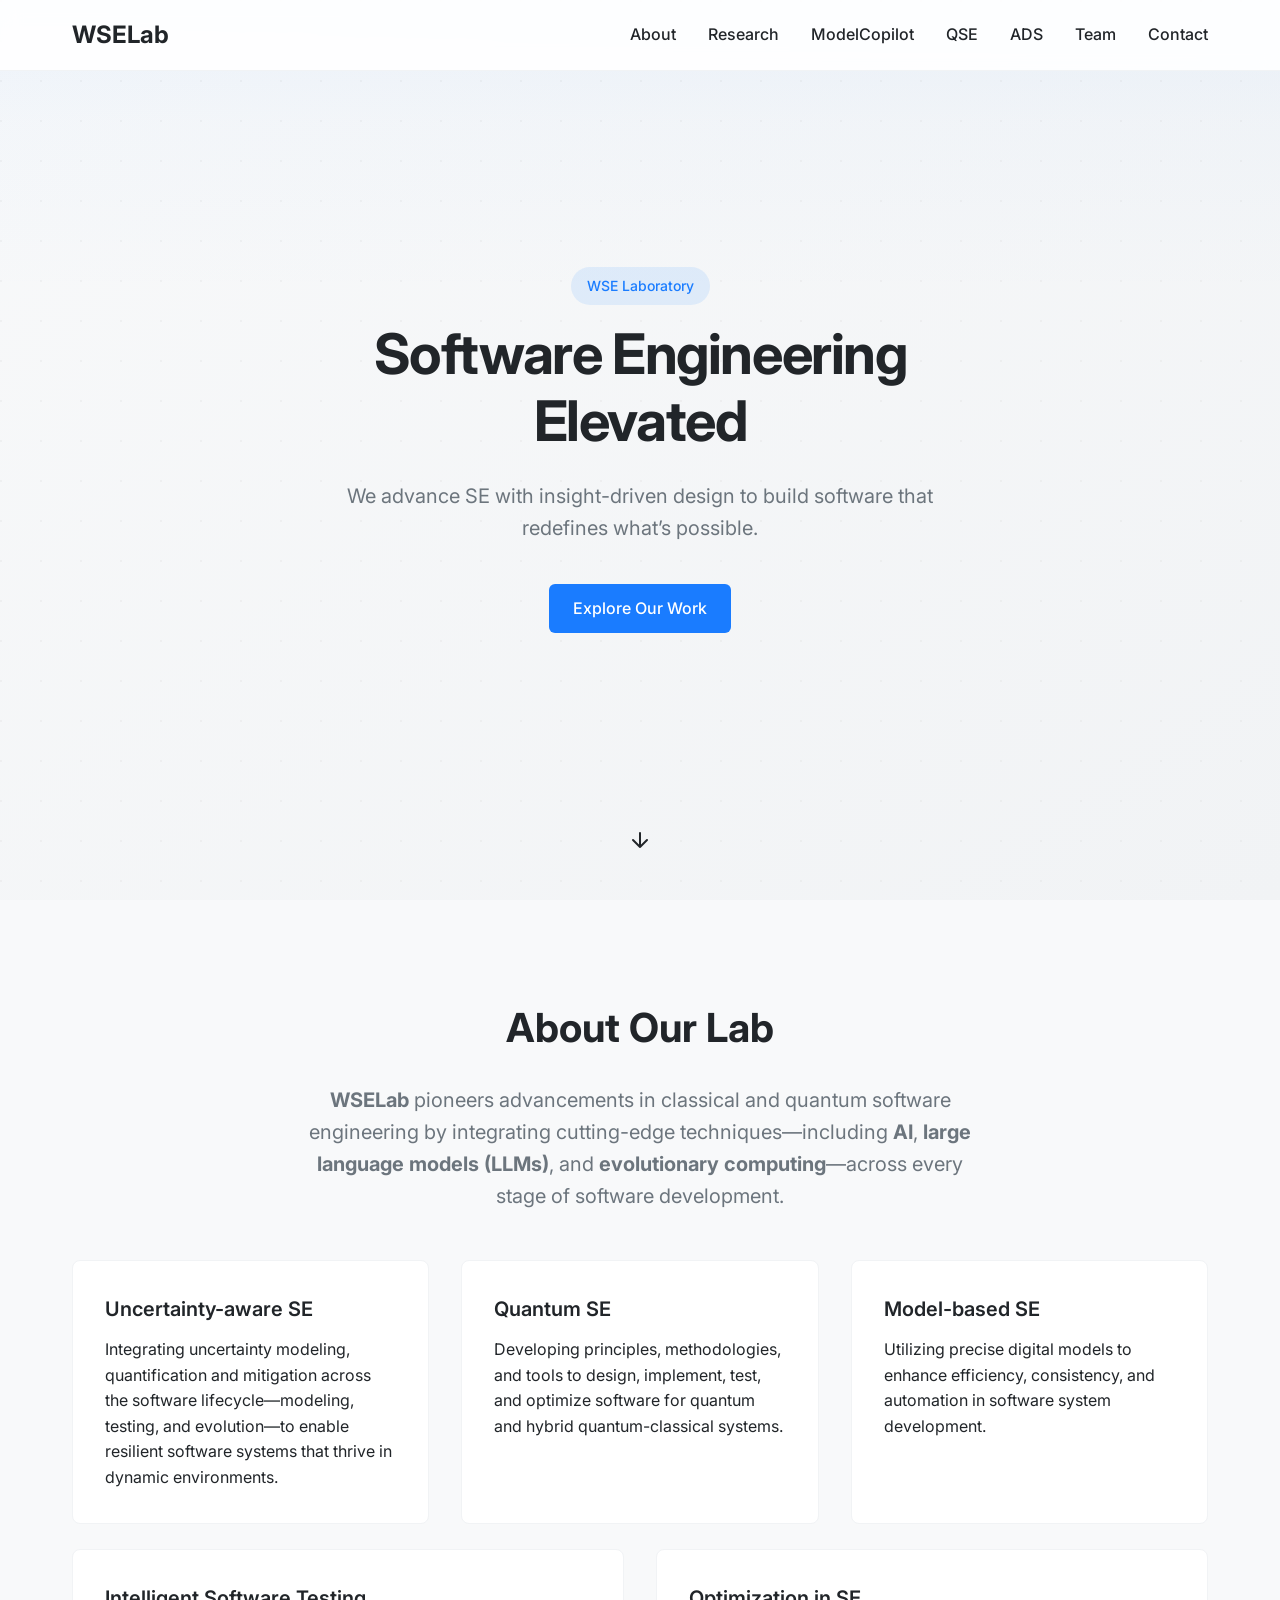
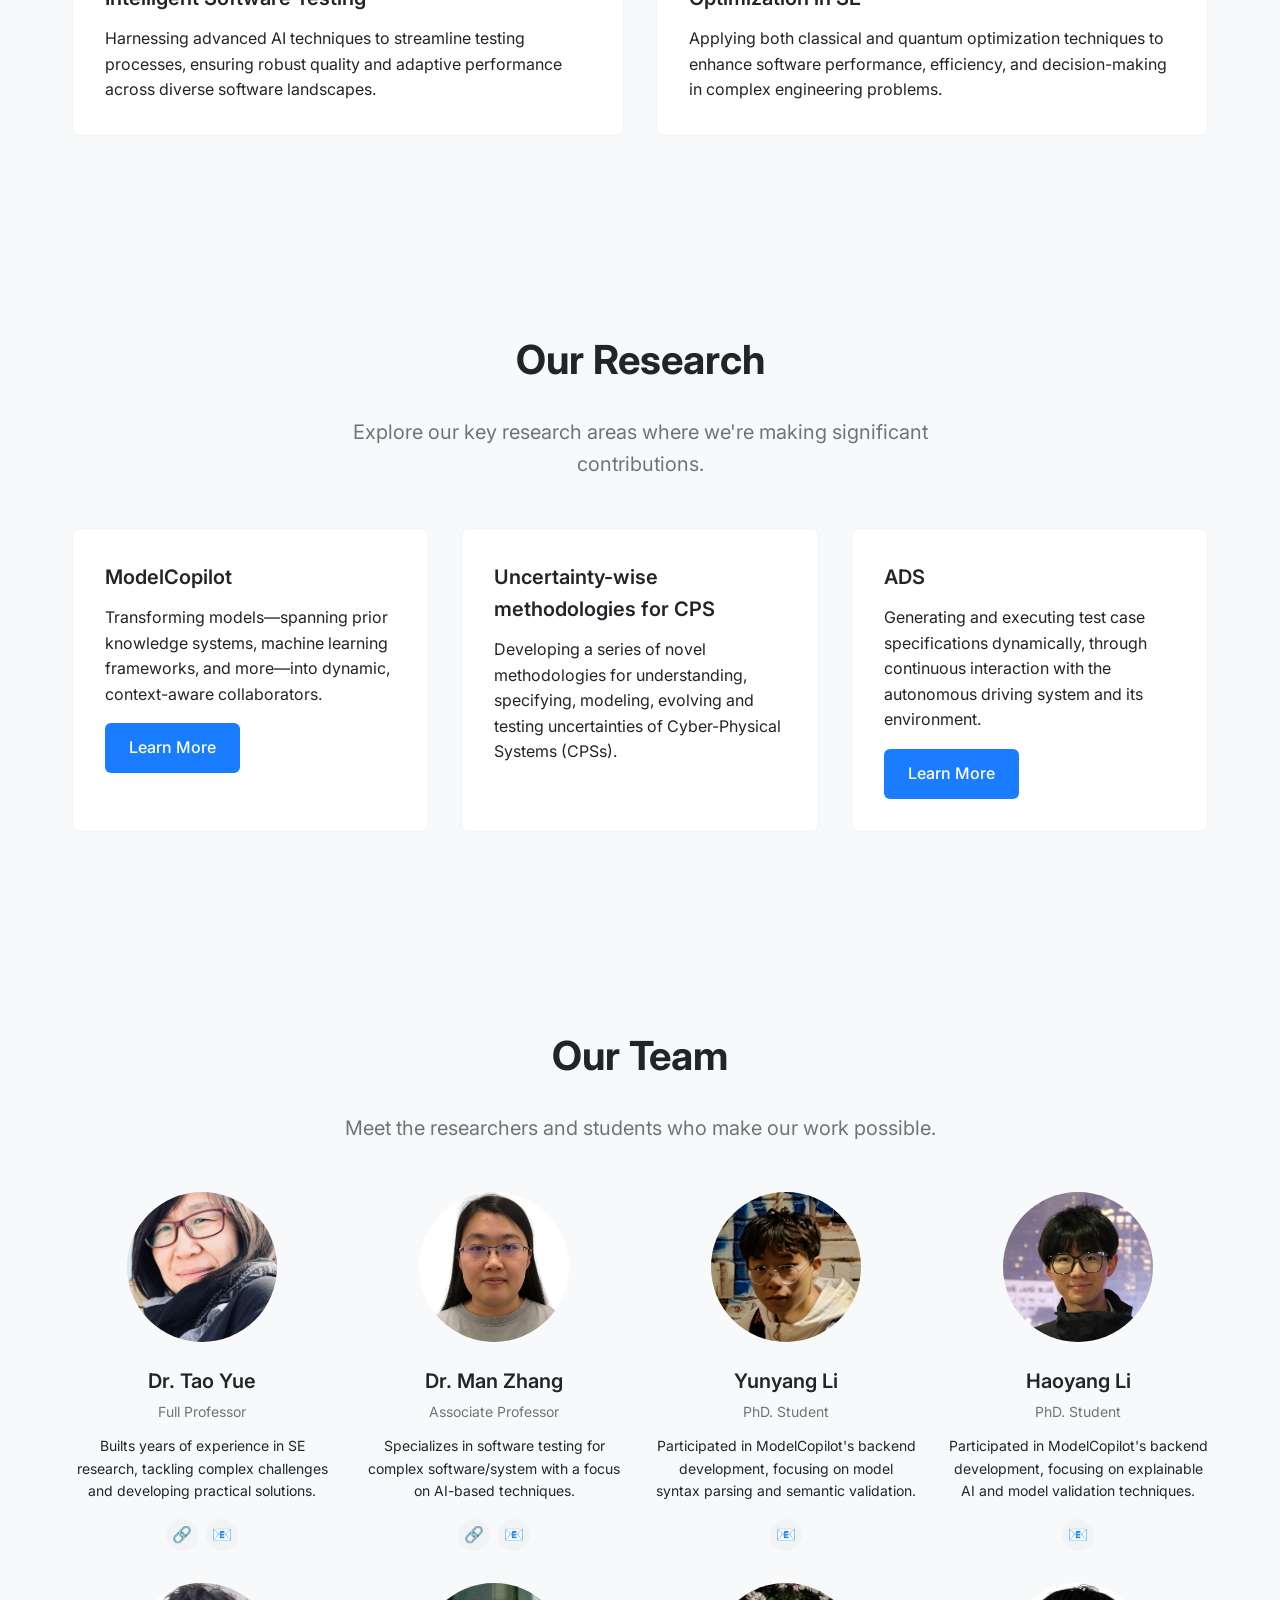
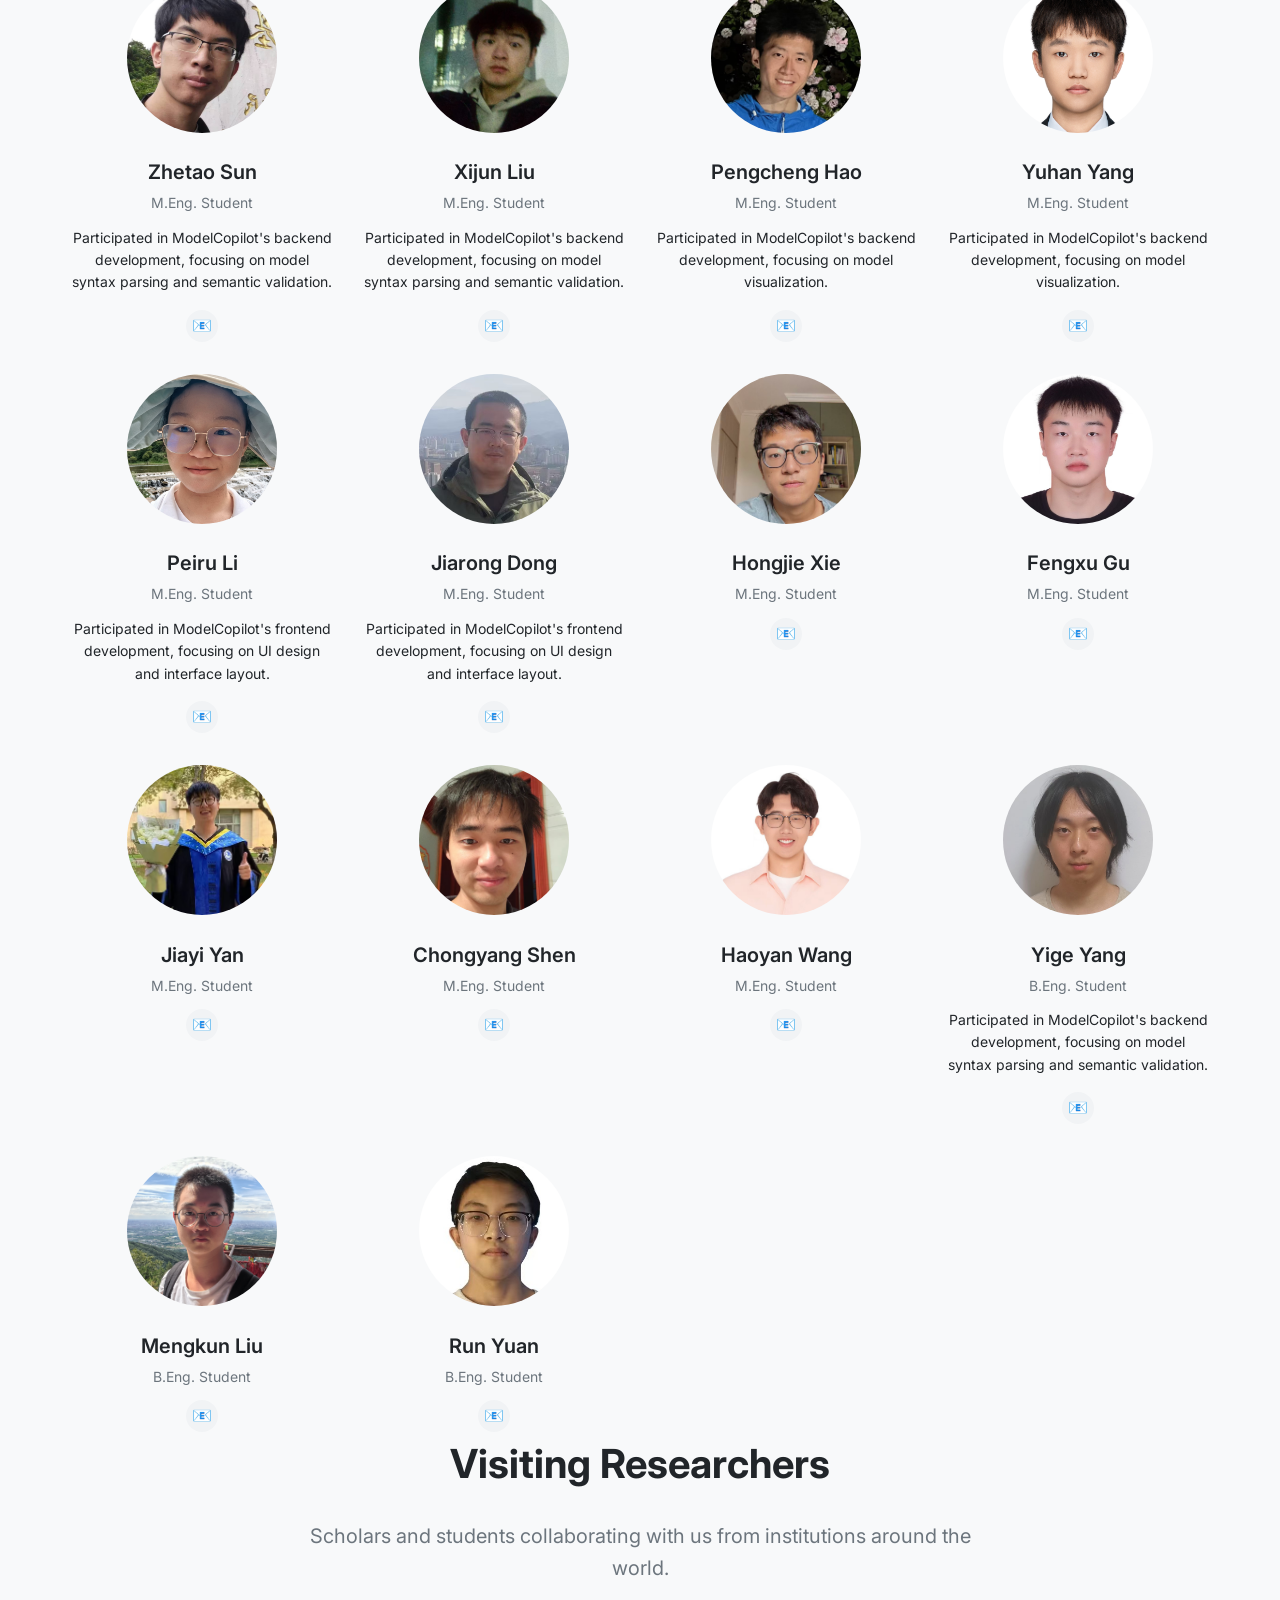
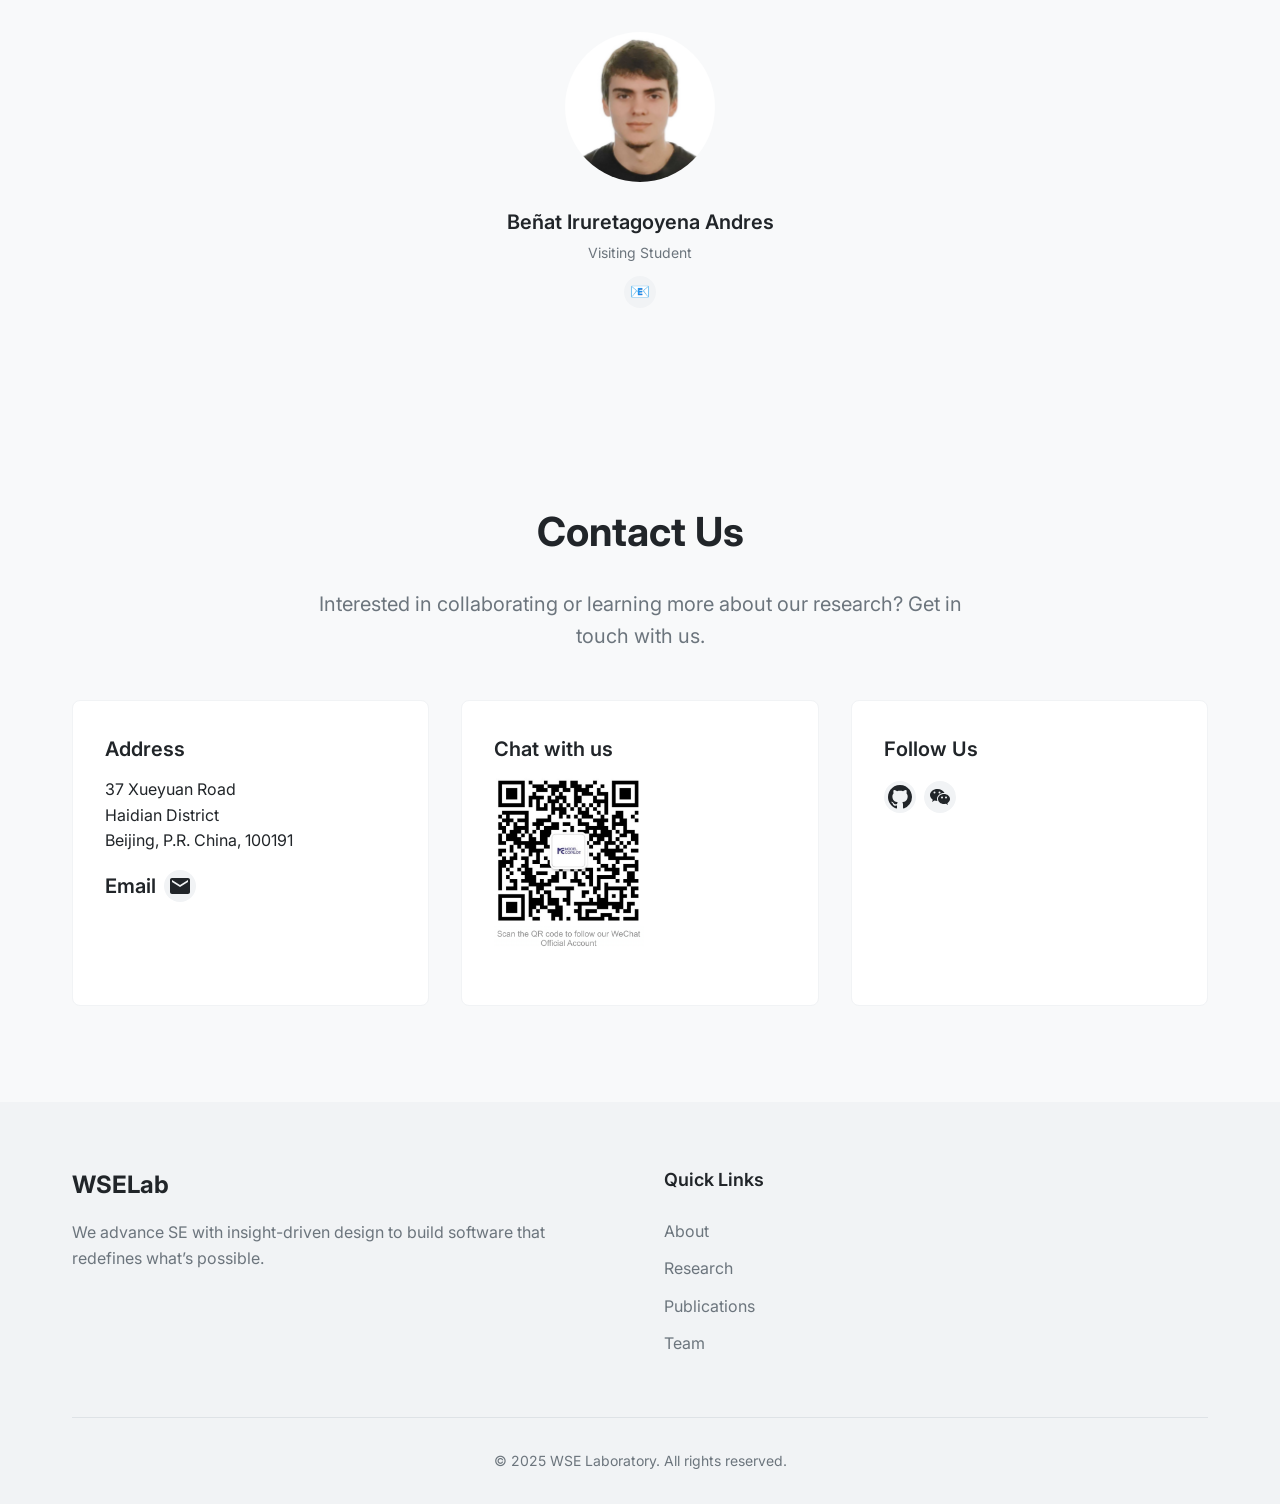
==== index.html @ b674bdd7 "Move Crash2OpenX demo into ADS page" ====
<!DOCTYPE html>
<html lang="en">

<head>
  <meta charset="UTF-8" />
  <meta name="viewport" content="width=device-width, initial-scale=1.0" />
  <title>WSE Laboratory</title>
  <meta name="description" content="WSE Laboratory - Software Engineering, Elevated" />
  <meta name="author" content="Man Zhang, and Lovable" />

  <meta property="og:title" content="WSE Laboratory" />
  <meta property="og:description" content="Software Engineering, Elevated" />
  <meta property="og:type" content="website" />
  <!--    <meta property="og:image" content="https://lovable.dev/opengraph-image-p98pqg.png" />-->

  <!--    <meta name="twitter:card" content="summary_large_image" />-->
  <!--    <meta name="twitter:site" content="@lovable_dev" />-->
  <!--    <meta name="twitter:image" content="https://lovable.dev/opengraph-image-p98pqg.png" />-->

  <!-- Font import -->
  <link rel="stylesheet" href="https://fonts.googleapis.com/css2?family=Inter:wght@300;400;500;600;700&display=swap">

  <!-- Custom CSS -->
  <style>
    :root {
      --accent-color: #1a7cff;
      --accent-light: #3d8cfa;
      --neutral-50: #f8f9fa;
      --neutral-100: #f1f3f5;
      --neutral-300: #dee2e6;
      --neutral-800: #343a40;
      --text-color: #212529;
      --text-muted: #6c757d;
    }

    * {
      box-sizing: border-box;
      margin: 0;
      padding: 0;
    }

    html {
      scroll-behavior: smooth;
    }

    body {
      font-family: 'Inter', sans-serif;
      line-height: 1.6;
      color: var(--text-color);
      background-color: var(--neutral-50);
    }

    a {
      color: var(--accent-color);
      text-decoration: none;
    }

    a:hover {
      text-decoration: underline;
    }

    .container {
      width: 100%;
      max-width: 1200px;
      padding: 0 2rem;
      margin: 0 auto;
    }

    .btn {
      display: inline-block;
      padding: 0.75rem 1.5rem;
      font-weight: 500;
      border-radius: 0.375rem;
      cursor: pointer;
      transition: all 0.3s ease;
    }

    .btn-primary {
      background-color: var(--accent-color);
      color: white;
      border: none;
    }

    .btn-primary:hover {
      background-color: var(--accent-light);
      text-decoration: none;
    }

    .btn-secondary {
      background-color: transparent;
      color: var(--text-color);
      border: 1px solid var(--neutral-300);
    }

    .btn-secondary:hover {
      background-color: var(--neutral-100);
      text-decoration: none;
    }

    /* Navbar */
    .navbar {
      position: fixed;
      top: 0;
      left: 0;
      right: 0;
      z-index: 1000;
      padding: 1rem 0;
      background-color: rgba(255, 255, 255, 0.9);
      backdrop-filter: blur(10px);
      -webkit-backdrop-filter: blur(10px);
      border-bottom: 1px solid var(--neutral-100);
      transition: all 0.3s ease;
    }

    .navbar.scrolled {
      padding: 0.5rem 0;
      box-shadow: 0 2px 10px rgba(0, 0, 0, 0.05);
    }

    .navbar-container {
      display: flex;
      justify-content: space-between;
      align-items: center;
    }

    .navbar-logo {
      font-weight: 700;
      font-size: 1.5rem;
      color: var(--text-color);
    }

    .navbar-links {
      display: flex;
      gap: 2rem;
    }

    .navbar-link {
      color: var(--text-color);
      font-weight: 500;
    }

    .mobile-menu-btn {
      display: none;
      background: none;
      border: none;
      font-size: 1.5rem;
      cursor: pointer;
    }

    /* Hero Section */
    .hero {
      min-height: 100vh;
      display: flex;
      align-items: center;
      justify-content: center;
      position: relative;
      overflow: hidden;
      padding: 6rem 0;
    }

    .hero-bg {
      position: absolute;
      inset: 0;
      z-index: -3;
      /* changed: put base gradient at bottom */
      background: linear-gradient(to bottom right, var(--neutral-50), var(--neutral-100));
    }

    .hero-pattern {
      position: absolute;
      inset: 0;
      z-index: -2;
      /* changed: pattern above base, below accent */
      background-image: radial-gradient(circle at 1px 1px, rgba(0, 0, 0, 0.05) 1px, transparent 0);
      background-size: 40px 40px;
      opacity: 0.6;
      /* optional: soften pattern */
    }

    .hero-accent {
      position: absolute;
      top: 0;
      left: 0;
      right: 0;
      height: 300px;
      /* reduced height */
      background: linear-gradient(180deg, rgba(26, 124, 255, 0.06), rgba(26, 124, 255, 0.02) 40%, transparent 100%);
      /* smooth fade */
      z-index: -1;
      /* changed: sits on top of pattern */
      pointer-events: none;
    }

    .hero-content {
      text-align: center;
      margin: 0 auto;
      max-width: 800px;
    }

    .hero-badge {
      display: inline-block;
      margin-bottom: 1rem;
      padding: 0.5rem 1rem;
      border-radius: 9999px;
      background-color: rgba(26, 124, 255, 0.1);
      color: var(--accent-color);
      font-size: 0.875rem;
      font-weight: 500;
    }

    .hero-title {
      font-size: 3.5rem;
      font-weight: 700;
      line-height: 1.2;
      margin-bottom: 1.5rem;
      letter-spacing: -0.025em;
    }

    .hero-description {
      font-size: 1.25rem;
      color: var(--text-muted);
      margin-bottom: 2.5rem;
      max-width: 42rem;
      margin-left: auto;
      margin-right: auto;
    }

    .hero-buttons {
      display: flex;
      gap: 1rem;
      justify-content: center;
      flex-wrap: wrap;
    }

    .scroll-indicator {
      position: absolute;
      bottom: 2.5rem;
      left: 50%;
      transform: translateX(-50%);
      animation: bounce 2s infinite;
    }

    @keyframes bounce {

      0%,
      20%,
      50%,
      80%,
      100% {
        transform: translateY(0) translateX(-50%);
      }

      40% {
        transform: translateY(-20px) translateX(-50%);
      }

      60% {
        transform: translateY(-10px) translateX(-50%);
      }
    }

    /* Intro Section */
    .section {
      padding: 6rem 0;
    }

    .section-title {
      font-size: 2.5rem;
      font-weight: 700;
      margin-bottom: 1.5rem;
      text-align: center;
    }

    .section-subtitle {
      font-size: 1.25rem;
      color: var(--text-muted);
      text-align: center;
      max-width: 42rem;
      margin: 0 auto 3rem;
    }

    .features {
      display: grid;
      grid-template-columns: repeat(auto-fit, minmax(300px, 1fr));
      gap: 2rem;
    }

    .feature-card {
      padding: 2rem;
      border-radius: 0.5rem;
      border: 1px solid var(--neutral-100);
      background-color: white;
      transition: all 0.3s ease;
    }

    .feature-card:hover {
      transform: translateY(-5px);
      box-shadow: 0 10px 25px rgba(0, 0, 0, 0.05);
    }

    .feature-icon {
      width: 3rem;
      height: 3rem;
      display: flex;
      align-items: center;
      justify-content: center;
      border-radius: 0.5rem;
      background-color: rgba(26, 124, 255, 0.1);
      color: var(--accent-color);
      margin-bottom: 1.5rem;
    }

    .feature-title {
      font-size: 1.25rem;
      font-weight: 600;
      margin-bottom: 0.75rem;
    }

    /* Publications Section */
    .publications-list {
      display: grid;
      grid-template-columns: repeat(auto-fill, minmax(300px, 1fr));
      gap: 2rem;
    }

    .publication-card {
      padding: 1.5rem;
      border-radius: 0.5rem;
      border: 1px solid var(--neutral-100);
      background-color: white;
      height: 100%;
      display: flex;
      flex-direction: column;
    }

    .publication-title {
      font-size: 1.125rem;
      font-weight: 600;
      margin-bottom: 0.75rem;
    }

    .publication-authors {
      font-size: 0.875rem;
      color: var(--text-muted);
      margin-bottom: 0.5rem;
    }

    .publication-journal {
      font-size: 0.875rem;
      font-style: italic;
      margin-bottom: 0.75rem;
    }

    .publication-abstract {
      font-size: 0.875rem;
      margin-bottom: 1rem;
      flex-grow: 1;
    }

    .publication-link {
      display: inline-flex;
      align-items: center;
      font-size: 0.875rem;
      font-weight: 500;
    }

    /* Team Section */
    .team-members {
      display: grid;
      grid-template-columns: repeat(auto-fill, minmax(250px, 1fr));
      gap: 2rem;
    }

    .team-member {
      text-align: center;
    }

    .team-photo {
      width: 150px;
      height: 150px;
      border-radius: 50%;
      object-fit: cover;
      margin-bottom: 1rem;
    }

    .team-name {
      font-size: 1.25rem;
      font-weight: 600;
      margin-bottom: 0.25rem;
    }

    .team-role {
      font-size: 0.875rem;
      color: var(--text-muted);
      margin-bottom: 0.75rem;
    }

    .team-bio {
      font-size: 0.875rem;
      margin-bottom: 1rem;
    }

    .team-socials {
      display: flex;
      justify-content: center;
      gap: 0.5rem;
    }

    .social-link {
      width: 2rem;
      height: 2rem;
      display: flex;
      align-items: center;
      justify-content: center;
      border-radius: 50%;
      background-color: var(--neutral-100);
      color: var(--text-color);
      transition: all 0.3s ease;
    }

    .social-link:hover {
      background-color: var(--accent-color);
      color: white;
    }

    .chat-wechat-qr {
      width: 150px;
      height: 172.1px;
      object-fit: cover;
      /*border-radius:20%;*/
      margin-bottom: 1rem;
    }

    /* 容器样式 */
    .wechat-container {
      position: relative;
      display: inline-block;
    }

    /* 微信图标样式 */
    .wechat-icon {
      width: 2rem;
      height: 2rem;
      display: flex;
      align-items: center;
      justify-content: center;
      border-radius: 50%;
      background-color: var(--neutral-100);
      color: var(--text-color);
      transition: all 0.3s ease;
    }

    /* 二维码图片样式 */
    .wechat-qr-photo {
      width: 150px;
      height: 172.1px;
      object-fit: cover;
      position: absolute;
      top: 50px;
      /* 二维码距离图标的位置 */
      left: 50%;
      transform: translateX(-30%);
      /* 左边距离 */
      display: none;
      /* 默认隐藏 */
      border: 1px solid #ccc;
      /* 可选：添加边框 */
      box-shadow: 0 0 10px rgba(0, 0, 0, 0.1);
      /* 可选：添加阴影 */
    }

    /* 鼠标悬停时显示二维码 */
    .wechat-container:hover .wechat-qr-photo {
      display: block;
    }

    /* Footer */
    .footer {
      background-color: var(--neutral-100);
      padding: 4rem 0 2rem;
    }

    .footer-content {
      display: grid;
      grid-template-columns: repeat(auto-fit, minmax(250px, 1fr));
      gap: 3rem;
      margin-bottom: 3rem;
    }

    .footer-brand {
      display: flex;
      flex-direction: column;
    }

    .footer-logo {
      font-size: 1.5rem;
      font-weight: 700;
      margin-bottom: 1rem;
    }

    .footer-description {
      margin-bottom: 1.5rem;
      color: var(--text-muted);
    }

    .footer-heading {
      font-size: 1.125rem;
      font-weight: 600;
      margin-bottom: 1.5rem;
    }

    .footer-links {
      list-style-type: none;
    }

    .footer-item {
      margin-bottom: 0.75rem;
    }

    .footer-link {
      color: var(--text-muted);
      transition: color 0.3s ease;
    }

    .footer-link:hover {
      color: var(--accent-color);
    }

    .footer-bottom {
      padding-top: 2rem;
      border-top: 1px solid var(--neutral-300);
      text-align: center;
      color: var(--text-muted);
      font-size: 0.875rem;
    }

    /* Responsive */
    @media (max-width: 768px) {
      .hero-title {
        font-size: 2.5rem;
      }

      .hero-description {
        font-size: 1rem;
      }

      .section-title {
        font-size: 2rem;
      }

      .navbar-links {
        display: none;
      }

      .mobile-menu-btn {
        display: block;
      }

      .navbar-links.active {
        display: flex;
        flex-direction: column;
        position: absolute;
        top: 100%;
        left: 0;
        right: 0;
        background-color: white;
        padding: 1rem;
        box-shadow: 0 10px 15px rgba(0, 0, 0, 0.1);
        border-top: 1px solid var(--neutral-100);
      }
    }

    /* News Banner */
    /*.news-banner {*/
    /*  background-color: rgba(255, 255, 255, 0.9); !* 与 navbar 背景颜色一致 *!*/
    /*  backdrop-filter: blur(10px); !* 与 navbar 模糊效果一致 *!*/
    /*  -webkit-backdrop-filter: blur(10px); !* 兼容 Safari *!*/
    /*  color: var(--accent-color);*/
    /*  padding: 0.75rem 1rem;*/
    /*  text-align: center;*/
    /*  font-weight: 500;*/
    /*  position: fixed; !* 固定在顶部 *!*/
    /*  top: 0; !* 固定在顶部 *!*/
    /*  left: 0;*/
    /*  right: 0;*/
    /*  z-index: 1001; !* 确保在 navbar 之上 *!*/
    /*  border-bottom: 1px solid var(--neutral-100); !* 可选：添加与 navbar 一致的底部边框 *!*/
    /*}*/
    /*.news-banner-content {*/
    /*  max-width: 1200px;*/
    /*  margin: 0 auto;*/
    /*  display: flex;*/
    /*  align-items: center;*/
    /*  justify-content: center;*/
    /*}*/

    /*.news-label {*/
    /*  font-weight: 700;*/
    /*  margin-right: 0.5rem;*/
    /*}*/

    /*.news-banner a {*/
    /*  text-decoration: underline;*/
    /*  margin-left: 0.5rem;*/
    /*}*/

    /*.close-banner {*/
    /*  position: absolute;*/
    /*  right: 1rem;*/
    /*  top: 50%;*/
    /*  transform: translateY(-50%);*/
    /*  background: none;*/
    /*  border: none;*/
    /*  cursor: pointer;*/
    /*  color: var(--accent-color);*/
    /*  font-size: 1.25rem;*/
    /*  display: flex;*/
    /*  align-items: center;*/
    /*  justify-content: center;*/
    /*  padding: 0.25rem;*/
    /*}*/

    /*.close-banner:hover {*/
    /*  opacity: 0.8;*/
    /*}*/

    /*!* Adjust other components for the banner *!*/
    /*body.has-banner .navbar {*/
    /*  top: 45px; !* Height of the banner *!*/
    /*}*/

    /*body.has-banner .hero {*/
    /*  padding-top: calc(6rem + 45px); !* Original padding + banner height *!*/
    /*}*/
  </style>
</head>

<body class="has-banner">
  <!-- News Banner -->
  <!--    <div class="news-banner" id="news-banner">-->
  <!--      <div class="news-banner-content">-->
  <!--        <span class="news-label">🎉 News:</span>-->
  <!--        Our Quantum Machine Learning research has been accepted for publication in Nature!-->
  <!--        <a href="#publications">View Publications</a>-->
  <!--      </div>-->
  <!--      <button class="close-banner" aria-label="Close" id="close-banner">✕</button>-->
  <!--    </div>-->

  <!-- Navbar -->
  <header class="navbar">
    <div class="container navbar-container">
      <a href="#" class="navbar-logo">WSELab</a>
      <nav class="navbar-links">
        <a href="#about" class="navbar-link">About</a>
        <a href="#research" class="navbar-link">Research</a>
        <a href="model-copilot.html" class="navbar-link">ModelCopilot</a>
        <!--          <a href="#publications" class="navbar-link">Publications</a>-->
        <a href="QSE.html" class="navbar-link">QSE</a>
        <a href="ADS.html" class="navbar-link">ADS</a>
        <a href="#team" class="navbar-link">Team</a>
        <a href="#contact" class="navbar-link">Contact</a>
      </nav>
      <button class="mobile-menu-btn">
        ☰
      </button>
    </div>
  </header>

  <!-- Hero Section -->
  <section class="hero" id="hero">
    <div class="hero-bg"></div>
    <div class="hero-pattern"></div>
    <div class="hero-accent"></div>

    <div class="container">
      <div class="hero-content">
        <div class="hero-badge">WSE Laboratory</div>
        <h1 class="hero-title">
          Software Engineering <br> Elevated
        </h1>
        <p class="hero-description">
          We advance SE with insight-driven design to build software that redefines what’s possible.
        </p>
        <div class="hero-buttons">
          <a href="#about" class="btn btn-primary">Explore Our Work</a>
          <!--            <a href="#publications" class="btn btn-secondary">View Publications</a>-->
        </div>
      </div>
    </div>

    <div class="scroll-indicator">
      <svg width="24" height="24" viewBox="0 0 24 24" fill="none" xmlns="http://www.w3.org/2000/svg">
        <path d="M12 5L12 19M12 19L19 12M12 19L5 12" stroke="currentColor" stroke-width="2" stroke-linecap="round"
          stroke-linejoin="round" />
      </svg>
    </div>
  </section>

  <!-- About Section -->
  <section class="section" id="about">
    <div class="container">
      <h2 class="section-title">About Our Lab</h2>
      <p class="section-subtitle">
        <b>WSELab</b> pioneers advancements in classical and quantum software engineering by integrating cutting-edge
        techniques—including <b>AI</b>,
        <b>large language models (LLMs)</b>, and <b>evolutionary computing</b>—across every stage of software
        development.
        <!--          From requirements analysis and system modeling to rigorous testing and continuous evolution,-->
        <!--          while leveraging methodologies, standards and tools from empirical, uncertainty-aware, and search-based software engineering.-->
      </p>

      <div class="features">
        <div class="feature-card">
          <!--            <div class="feature-icon">UASE</div>-->
          <h3 class="feature-title">Uncertainty-aware SE</h3>
          <p>Integrating uncertainty modeling, quantification and mitigation across the software lifecycle—modeling,
            testing, and evolution—to enable resilient software systems that thrive in dynamic environments.</p>
        </div>

        <div class="feature-card">
          <!--            <div class="feature-icon">Q-SE</div>-->
          <h3 class="feature-title">Quantum SE</h3>
          <p>Developing principles, methodologies, and tools to design, implement, test, and optimize software for
            quantum and hybrid quantum-classical systems.</p>
        </div>

        <div class="feature-card">
          <!--            <div class="feature-icon">MBSE</div>-->
          <h3 class="feature-title">Model-based SE</h3>
          <p>Utilizing precise digital models to enhance efficiency, consistency, and automation in software system
            development.</p>
        </div>
      </div>
      <br>
      <div class="features">
        <div class="feature-card">
          <!--            <div class="feature-icon">U-SE</div>-->
          <h3 class="feature-title">Intelligent Software Testing</h3>
          <p>Harnessing advanced AI techniques to streamline testing processes, ensuring robust quality and adaptive
            performance across diverse software landscapes.</p>
        </div>

        <div class="feature-card">
          <!--            <div class="feature-icon">U-SE</div>-->
          <h3 class="feature-title">Optimization in SE</h3>
          <p>Applying both classical and quantum optimization techniques to enhance software performance, efficiency,
            and decision-making in complex engineering problems.</p>
        </div>
      </div>
    </div>
  </section>

  <!-- Research Section -->
  <section class="section" id="research">
    <div class="container">
      <h2 class="section-title">Our Research</h2>
      <p class="section-subtitle">
        Explore our key research areas where we're making significant contributions.
      </p>

      <div class="features">
        <div class="feature-card">
          <h3 class="feature-title">ModelCopilot</h3>
          <p>Transforming models—spanning prior knowledge systems, machine learning frameworks, and more—into dynamic,
            context-aware collaborators.</p>
          <a href="model-copilot.html" class="btn btn-primary" style="margin-top: 1rem;">Learn More</a>
        </div>

        <div class="feature-card">
          <h3 class="feature-title">Uncertainty-wise methodologies for CPS</h3>
          <p>Developing a series of novel methodologies for understanding, specifying, modeling, evolving and testing
            uncertainties of Cyber-Physical Systems (CPSs).</p>
        </div>
        <div class="feature-card">
          <h3 class="feature-title">ADS</h3>
          <p>Generating and executing test case specifications dynamically, through continuous interaction with the
            autonomous driving system and its environment.</p>
          <a href="ADS.html" class="btn btn-primary" style="margin-top: 1rem;">Learn More</a>
        </div>
        <!--          -->
        <!--          <div class="feature-card">-->
        <!--            <h3 class="feature-title">AI for Scientific Discovery</h3>-->
        <!--            <p>Creating specialized AI systems that can help scientists formulate hypotheses and accelerate the discovery process.</p>-->
        <!--          </div>-->
      </div>
    </div>
  </section>

  <!-- Publications Section -->
  <!--    <section class="section" id="publications">-->
  <!--      <div class="container">-->
  <!--        <h2 class="section-title">Publications</h2>-->
  <!--        <p class="section-subtitle">-->
  <!--          Recent peer-reviewed publications from our laboratory.-->
  <!--        </p>-->
  <!--        -->
  <!--        <div class="publications-list">-->
  <!--          <div class="publication-card">-->
  <!--            <h3 class="publication-title">Quantum Neural Networks for Materials Property Prediction</h3>-->
  <!--            <p class="publication-authors">Smith J., Johnson A., Lee S.</p>-->
  <!--            <p class="publication-journal">Nature Quantum Information, 2023</p>-->
  <!--            <p class="publication-abstract">We present a novel quantum neural network architecture that significantly improves the accuracy of materials property predictions compared to classical approaches.</p>-->
  <!--            <a href="#" class="publication-link">Read Paper →</a>-->
  <!--          </div>-->
  <!--          -->
  <!--          <div class="publication-card">-->
  <!--            <h3 class="publication-title">Accelerating Drug Discovery with Graph Neural Networks</h3>-->
  <!--            <p class="publication-authors">Williams R., Garcia M., Chen T.</p>-->
  <!--            <p class="publication-journal">Journal of Chemical Information and Modeling, 2022</p>-->
  <!--            <p class="publication-abstract">A new approach to molecular representation learning that improves prediction of drug-like properties and binding affinities.</p>-->
  <!--            <a href="#" class="publication-link">Read Paper →</a>-->
  <!--          </div>-->
  <!--          -->
  <!--          <div class="publication-card">-->
  <!--            <h3 class="publication-title">Self-Supervised Learning for Scientific Data Analysis</h3>-->
  <!--            <p class="publication-authors">Taylor K., Kumar P., Zhang L.</p>-->
  <!--            <p class="publication-journal">Science Advances, 2023</p>-->
  <!--            <p class="publication-abstract">We demonstrate how self-supervised learning can extract meaningful representations from unlabeled scientific datasets across multiple domains.</p>-->
  <!--            <a href="#" class="publication-link">Read Paper →</a>-->
  <!--          </div>-->
  <!--        </div>-->
  <!--      </div>-->
  <!--    </section>-->

  <!-- Team Section -->
  <section class="section" id="team">
    <div class="container">
      <h2 class="section-title">Our Team</h2>
      <p class="section-subtitle">
        Meet the researchers and students who make our work possible.
      </p>

      <div class="team-members">
        <div class="team-member">
          <img src="imgs/teachers/TaoYue.jpeg" alt="Dr. Tao Yue" class="team-photo">
          <h3 class="team-name">Dr. Tao Yue</h3>
          <p class="team-role">Full Professor</p>
          <!--            <p class="team-bio">Quantum computing expert with over 15 years of experience in developing algorithms for scientific applications.</p>-->
          <p class="team-bio">Builts years of experience in SE research, tackling complex challenges and developing
            practical solutions.</p>
          <div class="team-socials">
            <a href="https://yue-tao.github.io/" class="social-link">🔗</a>
            <a href="mailto:yuetao@buaa.edu.cn,taoyue@gmail.com" class="social-link">📧</a>
          </div>
        </div>

        <div class="team-member">
          <img src="imgs/teachers/man.png" alt="Dr. Man Zhang" class="team-photo">
          <h3 class="team-name">Dr. Man Zhang</h3>
          <p class="team-role">Associate Professor</p>
          <p class="team-bio">Specializes in software testing for complex software/system with a focus on AI-based
            techniques.</p>
          <div class="team-socials">
            <a href="https://man-zhang.github.io/" class="social-link">🔗</a>
            <a href="mailto:manzhang@buaa.edu.cn,man.mzhang@gmail.com" class="social-link">📧</a>
          </div>
        </div>

        <div class="team-member">
          <img src="imgs/students/yunyang_li.jpg" alt="Yunyang Li" class="team-photo">
          <h3 class="team-name">Yunyang Li</h3>
          <p class="team-role">PhD. Student</p>
          <p class="team-bio">Participated in ModelCopilot's backend development, focusing on model syntax parsing and
            semantic validation.</p>
          <div class="team-socials">
            <!-- <a href="https://man-zhang.github.io/" class="social-link">🔗</a> -->
            <a href="mailto:liyunyang@buaa.edu.cn" class="social-link">📧</a>
          </div>
        </div>

        <div class="team-member">
          <img src="imgs/students/haoyang_li.jpg" alt="Haoyang Li" class="team-photo">
          <h3 class="team-name">Haoyang Li</h3>
          <p class="team-role">PhD. Student</p>
          <p class="team-bio">Participated in ModelCopilot's backend development, focusing on explainable AI and model validation techniques.</p>
          <div class="team-socials">
            <!-- <a href="https://man-zhang.github.io/" class="social-link">🔗</a> -->
            <a href="mailto:haoyanglee@buaa.edu.cn" class="social-link">📧</a>
          </div>
        </div>

        <div class="team-member">
          <img src="imgs/students/zhetao_sun.png" alt="Zhetao Sun" class="team-photo">
          <h3 class="team-name">Zhetao Sun</h3>
          <p class="team-role">M.Eng. Student</p>
          <p class="team-bio">Participated in ModelCopilot's backend development, focusing on model syntax parsing and
            semantic validation.</p>
          <div class="team-socials">
            <!-- <a href="https://man-zhang.github.io/" class="social-link">🔗</a> -->
            <a href="mailto:1064109042@qq.com" class="social-link">📧</a>
          </div>
        </div>

        <div class="team-member">
          <img src="imgs/students/xijun_liu.jpg" alt="Xijun Liu" class="team-photo">
          <h3 class="team-name">Xijun Liu</h3>
          <p class="team-role">M.Eng. Student</p>
          <p class="team-bio">Participated in ModelCopilot's backend development, focusing on model syntax parsing and
            semantic validation.</p>
          <div class="team-socials">
            <!-- <a href="https://man-zhang.github.io/" class="social-link">🔗</a> -->
            <a href="mailto:lxj810607510@gmail.com" class="social-link">📧</a>
          </div>
        </div>

        <div class="team-member">
          <img src="imgs/students/pengcheng_hao.jpg" alt="Pengcheng Hao" class="team-photo">
          <h3 class="team-name">Pengcheng Hao</h3>
          <p class="team-role">M.Eng. Student</p>
          <p class="team-bio">Participated in ModelCopilot's backend development, focusing on model visualization.</p>
          <div class="team-socials">
            <!-- <a href="https://man-zhang.github.io/" class="social-link">🔗</a> -->
            <a href="mailto:20373487@buaa.edu.cn" class="social-link">📧</a>
          </div>
        </div>

        <div class="team-member">
          <img src="imgs/students/yuhan_yang.jpg" alt="Yuhan Yang" class="team-photo">
          <h3 class="team-name">Yuhan Yang</h3>
          <p class="team-role">M.Eng. Student</p>
          <p class="team-bio">Participated in ModelCopilot's backend development, focusing on model visualization.</p>
          <div class="team-socials">
            <!-- <a href="https://man-zhang.github.io/" class="social-link">🔗</a> -->
            <a href="mailto:yyuhan730@gmail.com" class="social-link">📧</a>
          </div>
        </div>

        <div class="team-member">
          <img src="imgs/students/peiru_li.jpg" alt="Peiru Li" class="team-photo">
          <h3 class="team-name">Peiru Li</h3>
          <p class="team-role">M.Eng. Student</p>
          <p class="team-bio">Participated in ModelCopilot's frontend development, focusing on UI design and interface
            layout.</p>
          <div class="team-socials">
            <!-- <a href="https://man-zhang.github.io/" class="social-link">🔗</a> -->
            <a href="mailto:zy2406216@buaa.edu.cn" class="social-link">📧</a>
          </div>
        </div>

        <div class="team-member">
          <img src="imgs/students/jiarong_dong.jpg" alt="Jiarong Dong" class="team-photo">
          <h3 class="team-name">Jiarong Dong</h3>
          <p class="team-role">M.Eng. Student</p>
          <p class="team-bio">Participated in ModelCopilot's frontend development, focusing on UI design and interface
            layout.</p>
          <div class="team-socials">
            <!-- <a href="https://man-zhang.github.io/" class="social-link">🔗</a> -->
            <a href="mailto:1371299801@qq.com" class="social-link">📧</a>
          </div>
        </div>

        <div class="team-member">
          <img src="imgs/students/hongjie_xie.jpg" alt="Hongjie Xie" class="team-photo">
          <h3 class="team-name">Hongjie Xie</h3>
          <p class="team-role">M.Eng. Student</p>
          <div class="team-socials">
            <a href="mailto:okmyxie@qq.com" class="social-link">📧</a>
          </div>
        </div>

        <div class="team-member">
          <img src="imgs/students/fengxu_gu.jpg" alt="Fengxu Gu" class="team-photo">
          <h3 class="team-name">Fengxu Gu</h3>
          <p class="team-role">M.Eng. Student</p>
          <div class="team-socials">
            <a href="mailto:435679474@qq.com" class="social-link">📧</a>
          </div>
        </div>

        <div class="team-member">
          <img src="imgs/students/jiayi_yan.jpg" alt="Jiayi Yan" class="team-photo">
          <h3 class="team-name">Jiayi Yan</h3>
          <p class="team-role">M.Eng. Student</p>
          <div class="team-socials">
            <a href="mailto:2759639839@qq.com" class="social-link">📧</a>
          </div>
        </div>

        <div class="team-member">
          <img src="imgs/students/chongyang_shen.jpg" alt="Chongyang Shen" class="team-photo">
          <h3 class="team-name">Chongyang Shen</h3>
          <p class="team-role">M.Eng. Student</p>
          <div class="team-socials">
            <a href="mailto:chongyang.shen.cn@gmail.com" class="social-link">📧</a>
          </div>
        </div>

        <div class="team-member">
          <img src="imgs/students/haoyan_wang.jpg" alt="Haoyan Wang" class="team-photo">
          <h3 class="team-name">Haoyan Wang</h3>
          <p class="team-role">M.Eng. Student</p>
          <div class="team-socials">
            <a href="mailto:21373224@buaa.edu.cn" class="social-link">📧</a>
          </div>
        </div>

        <div class="team-member">
          <img src="imgs/students/yige_yang.jpg" alt="Yige Yang" class="team-photo">
          <h3 class="team-name">Yige Yang</h3>
          <p class="team-role">B.Eng. Student</p>
          <p class="team-bio">Participated in ModelCopilot's backend development, focusing on model syntax parsing and
            semantic validation.</p>
          <div class="team-socials">
            <!-- <a href="https://man-zhang.github.io/" class="social-link">🔗</a> -->
            <a href="mailto:yangyige@buaa.edu.cn" class="social-link">📧</a>
          </div>
        </div>

        <div class="team-member">
          <img src="imgs/students/mengkun_liu.jpg" alt="Mengkun Liu" class="team-photo">
          <h3 class="team-name">Mengkun Liu</h3>
          <p class="team-role">B.Eng. Student</p>
          <!-- <p class="team-bio">Specializes in software testing for complex software/system with a focus on AI-based techniques.</p> -->
          <div class="team-socials">
            <!-- <a href="https://man-zhang.github.io/" class="social-link">🔗</a> -->
            <a href="mailto:liumengkun@buaa.edu.cn" class="social-link">📧</a>
          </div>
        </div>

        <div class="team-member">
          <img src="imgs/students/run_yuan.jpg" alt="Run Yuan" class="team-photo">
          <h3 class="team-name">Run Yuan</h3>
          <p class="team-role">B.Eng. Student</p>
          <!-- <p class="team-bio">Specializes in software testing for complex software/system with a focus on AI-based techniques.</p> -->
          <div class="team-socials">
            <!-- <a href="https://man-zhang.github.io/" class="social-link">🔗</a> -->
            <a href="mailto:25234512@buaa.edu.cn" class="social-link">📧</a>
          </div>
        </div>

        <!-- <div class="team-member">-->
        <!--            <img src="https://i.pravatar.cc/300?img=5" alt="Dr. Sarah Chen" class="team-photo">-->
        <!--            <h3 class="team-name">Dr. Sarah Chen</h3>-->
        <!--            <p class="team-role">Research Scientist</p>-->
        <!--            <p class="team-bio">Works on developing AI systems for accelerating drug discovery and protein engineering.</p>-->
        <!--            <div class="team-socials">-->
        <!--              <a href="#" class="social-link">🔗</a>-->
        <!--              <a href="#" class="social-link">📧</a>-->
        <!--            </div>-->
        <!--          </div> -->
        <!--          -->
        <!--          <div class="team-member">-->
        <!--            <img src="https://i.pravatar.cc/300?img=7" alt="Dr. Robert Taylor" class="team-photo">-->
        <!--            <h3 class="team-name">Dr. Robert Taylor</h3>-->
        <!--            <p class="team-role">Postdoctoral Researcher</p>-->
        <!--            <p class="team-bio">Researching quantum algorithms for solving complex optimization problems in science.</p>-->
        <!--            <div class="team-socials">-->
        <!--              <a href="#" class="social-link">🔗</a>-->
        <!--              <a href="#" class="social-link">📧</a>-->
        <!--            </div>-->
        <!--          </div>-->
      </div>
    </div>
    <div class="container">
      <h2 class="section-title">Visiting Researchers</h2>
      <p class="section-subtitle">
        Scholars and students collaborating with us from institutions around the world.
      </p>
        <div class="team-member">
          <img src="imgs/students/benat.jpg" alt="Benat" class="team-photo">
          <h3 class="team-name">Beñat Iruretagoyena Andres</h3>
          <p class="team-role">Visiting Student</p>
          <!-- <p class="team-bio">Specializes in software testing for complex software/system with a focus on AI-based techniques.</p> -->
          <div class="team-socials">
            <!-- <a href="https://man-zhang.github.io/" class="social-link">🔗</a> -->
            <a href="mailto:benat.iruretagoyena@alumni.mondragon.edu" class="social-link">📧</a>
          </div>
        </div>
    </div>
  </section>

  <!-- Contact Section -->
  <section class="section" id="contact">
    <div class="container">
      <h2 class="section-title">Contact Us</h2>
      <p class="section-subtitle">
        Interested in collaborating or learning more about our research? Get in touch with us.
      </p>

      <div class="features">
        <!--          <div class="feature-card">-->
        <!--            <h3 class="feature-title">Email</h3>-->
        <!--            <p>yuetao@buaa.edu.cn</p>-->
        <!--            <p>manzhang@buaa.edu.cn</p>-->
        <!--          </div>-->

        <div class="feature-card">
          <h3 class="feature-title">Address</h3>
          <p>37 Xueyuan Road<br>Haidian District<br>Beijing, P.R. China, 100191</p>


          <div class="team-socials" style="justify-content: flex-start; margin-top: 1rem;">
            <h3 class="feature-title">Email</h3>
            <a href="mailto:yuetao@buaa.edu.cn,manzhang@buaa.edu.cn" class="social-link">
              <svg xmlns="http://www.w3.org/2000/svg" viewBox="0 0 24 24" width="24" height="24" fill="currentColor">
                <path
                  d="M20 4H4c-1.1 0-1.99.9-1.99 2L2 18c0 1.1.9 2 2 2h16c1.1 0 2-.9 2-2V6c0-1.1-.9-2-2-2zm0 4l-8 5-8-5V6l8 5 8-5v2z" />
              </svg>
            </a>
          </div>
        </div>

        <div class="feature-card">
          <h3 class="feature-title">Chat with us</h3>

          <img src="imgs/wechat_qr_en.png" class="chat-wechat-qr" alt="WeChat QR Code">
        </div>

        <div class="feature-card">
          <h3 class="feature-title">Follow Us</h3>
          <div class="team-socials" style="justify-content: flex-start; margin-top: 1rem;">
            <a href="https://github.com/WSE-Lab" class="social-link">
              <svg xmlns="http://www.w3.org/2000/svg" viewBox="0 0 16 16" width="24" height="24" fill="currentColor">
                <path
                  d="M8 0C3.58 0 0 3.58 0 8c0 3.54 2.29 6.53 5.47 7.59.4.07.55-.17.55-.38 0-.19-.01-.82-.01-1.49-2.01.37-2.53-.49-2.69-.94-.09-.23-.48-.94-.82-1.13-.28-.15-.68-.52-.01-.53.63-.01 1.08.58 1.23.82.72 1.21 1.87.87 2.33.66.07-.52.28-.87.51-1.07-1.78-.2-3.64-.89-3.64-3.95 0-.87.31-1.59.82-2.15-.08-.2-.36-1.02.08-2.12 0 0 .67-.21 2.2.82.64-.18 1.32-.27 2-.27.68 0 1.36.09 2 .27 1.53-1.04 2.2-.82 2.2-.82.44 1.1.16 1.92.08 2.12.51.56.82 1.27.82 2.15 0 3.07-1.87 3.75-3.65 3.95.29.25.54.73.54 1.48 0 1.07-.01 1.93-.01 2.2 0 .21.15.46.55.38A8.013 8.013 0 0016 8c0-4.42-3.58-8-8-8z">
                </path>
              </svg>
            </a>
            <div class="wechat-container">
              <img src="imgs/wechat_qr_en.png" alt="WeChat QR Code" class="wechat-qr-photo">
              <a href="#" class="wechat-icon">
                <svg xmlns="http://www.w3.org/2000/svg" viewBox="0 0 24 24" width="24" height="24" fill="#09b83e">
                  <path fill="currentColor"
                    d="M9.5 4C5.36 4 2 6.69 2 10c0 1.89 1.08 3.56 2.78 4.66L4 17l2.5-1.5c.89.31 1.87.5 2.91.5A5.22 5.22 0 0 1 9 14c0-3.31 3.13-6 7-6c.19 0 .38 0 .56.03C15.54 5.69 12.78 4 9.5 4m-3 2.5a1 1 0 0 1 1 1a1 1 0 0 1-1 1a1 1 0 0 1-1-1a1 1 0 0 1 1-1m5 0a1 1 0 0 1 1 1a1 1 0 0 1-1 1a1 1 0 0 1-1-1a1 1 0 0 1 1-1M16 9c-3.31 0-6 2.24-6 5s2.69 5 6 5c.67 0 1.31-.08 1.91-.25L20 20l-.62-1.87C20.95 17.22 22 15.71 22 14c0-2.76-2.69-5-6-5m-2 2.5a1 1 0 0 1 1 1a1 1 0 0 1-1 1a1 1 0 0 1-1-1a1 1 0 0 1 1-1m4 0a1 1 0 0 1 1 1a1 1 0 0 1-1 1a1 1 0 0 1-1-1a1 1 0 0 1 1-1">
                  </path>
                </svg>
              </a>
            </div>
            <!--              <a href="#" class="social-link">🐦</a>-->
            <!--              <a href="#" class="social-link">📱</a>-->
            <!--              <a href="#" class="social-link">📷</a>-->
            <!--              <a href="#" class="social-link">👨‍💼</a>-->

          </div>
        </div>
      </div>
    </div>
  </section>

  <!-- Footer -->
  <footer class="footer">
    <div class="container">
      <div class="footer-content">
        <div class="footer-brand">
          <div class="footer-logo">WSELab</div>
          <p class="footer-description">
            We advance SE with insight-driven design to build software that redefines what’s possible.
          </p>
        </div>

        <div>
          <h3 class="footer-heading">Quick Links</h3>
          <ul class="footer-links">
            <li class="footer-item"><a href="#about" class="footer-link">About</a></li>
            <li class="footer-item"><a href="#research" class="footer-link">Research</a></li>
            <li class="footer-item"><a href="#publications" class="footer-link">Publications</a></li>
            <li class="footer-item"><a href="#team" class="footer-link">Team</a></li>
          </ul>
        </div>

        <!--          TODO-->
        <!--          <div>-->
        <!--            <h3 class="footer-heading">Resources</h3>-->
        <!--            <ul class="footer-links">-->
        <!--              <li class="footer-item"><a href="#" class="footer-link">Open Source Projects</a></li>-->
        <!--              <li class="footer-item"><a href="#" class="footer-link">Datasets</a></li>-->
        <!--              <li class="footer-item"><a href="#" class="footer-link">API Documentation</a></li>-->
        <!--              <li class="footer-item"><a href="#" class="footer-link">Research Blog</a></li>-->
        <!--            </ul>-->
        <!--          </div>-->
      </div>

      <div class="footer-bottom">
        <p>&copy; 2025 WSE Laboratory. All rights reserved.</p>
      </div>
    </div>
  </footer>

  <!-- Simple JavaScript -->
  <script>
    // Navbar scroll effect
    const navbar = document.querySelector('.navbar');
    window.addEventListener('scroll', () => {
      if (window.scrollY > 50) {
        navbar.classList.add('scrolled');
      } else {
        navbar.classList.remove('scrolled');
      }
    });

    // Mobile menu toggle
    const mobileMenuBtn = document.querySelector('.mobile-menu-btn');
    const navbarLinks = document.querySelector('.navbar-links');

    mobileMenuBtn.addEventListener('click', () => {
      navbarLinks.classList.toggle('active');
    });

    // Close mobile menu when clicking on a link
    const navLinks = document.querySelectorAll('.navbar-link');
    navLinks.forEach(link => {
      link.addEventListener('click', () => {
        navbarLinks.classList.remove('active');
      });
    });

    // Smooth scrolling for anchor links
    document.querySelectorAll('a[href^="#"]').forEach(anchor => {
      anchor.addEventListener('click', function (e) {
        e.preventDefault();

        const targetId = this.getAttribute('href');
        if (targetId === "#") return;

        const targetElement = document.querySelector(targetId);
        if (targetElement) {
          window.scrollTo({
            top: targetElement.offsetTop - 70,
            behavior: 'smooth'
          });
        }
      });
    });

    // Simple animation when elements come into view
    const animateOnScroll = () => {
      const elements = document.querySelectorAll('.feature-card, .publication-card, .team-member');

      elements.forEach(element => {
        const elementTop = element.getBoundingClientRect().top;
        const elementVisible = 150;

        if (elementTop < window.innerHeight - elementVisible) {
          element.style.opacity = "1";
          element.style.transform = "translateY(0)";
        }
      });
    };

    // Set initial styles for animation
    document.querySelectorAll('.feature-card, .publication-card, .team-member').forEach(element => {
      element.style.opacity = "0";
      element.style.transform = "translateY(20px)";
      element.style.transition = "opacity 0.6s ease, transform 0.6s ease";
    });

    // Run animations on load and scroll
    window.addEventListener('load', animateOnScroll);
    window.addEventListener('scroll', animateOnScroll);

    // // Banner handling
    // Optional: Add JavaScript to handle closing the banner
    // document.querySelector('.close-banner').addEventListener('click', function() {
    //   document.querySelector('.news-banner').style.display = 'none';
    //   document.body.classList.remove('has-banner');
    //   document.querySelector('.navbar').style.top = '0'; // 关闭 banner 后，navbar 回到顶部
    //   document.querySelector('.hero').style.paddingTop = '6rem'; // 关闭 banner 后，hero 的 padding 恢复
    // });
    const closeBtn = document.querySelector('.close-banner');
    if (closeBtn) {
      closeBtn.addEventListener('click', function () {
        const banner = document.querySelector('.news-banner');
        if (banner) banner.style.display = 'none';
        document.body.classList.remove('has-banner');
        const navbarEl = document.querySelector('.navbar');
        if (navbarEl) navbarEl.style.top = '0'; // 关闭 banner 后，navbar 回到顶部
        const heroEl = document.querySelector('.hero');
        if (heroEl) heroEl.style.paddingTop = '6rem'; // 关闭 banner 后，hero 的 padding 恢复
      });
    }
  </script>
</body>

</html>
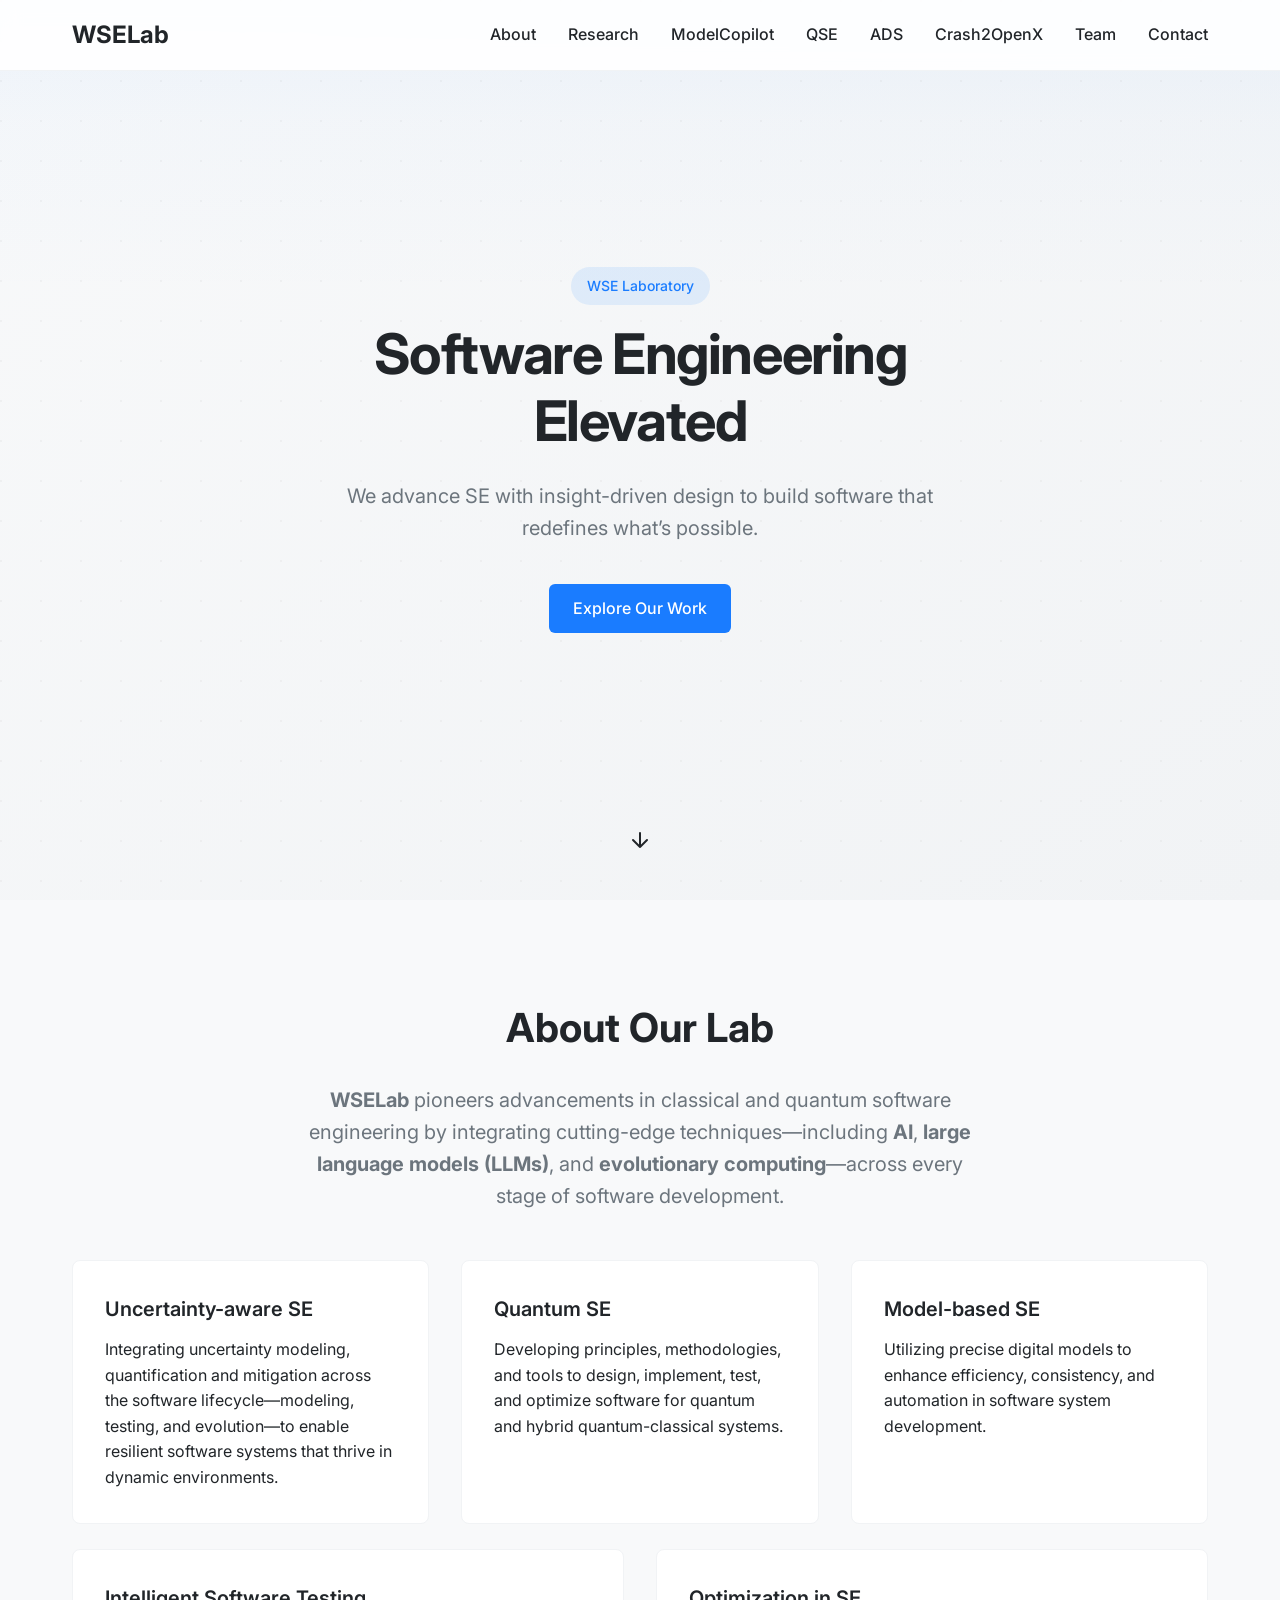
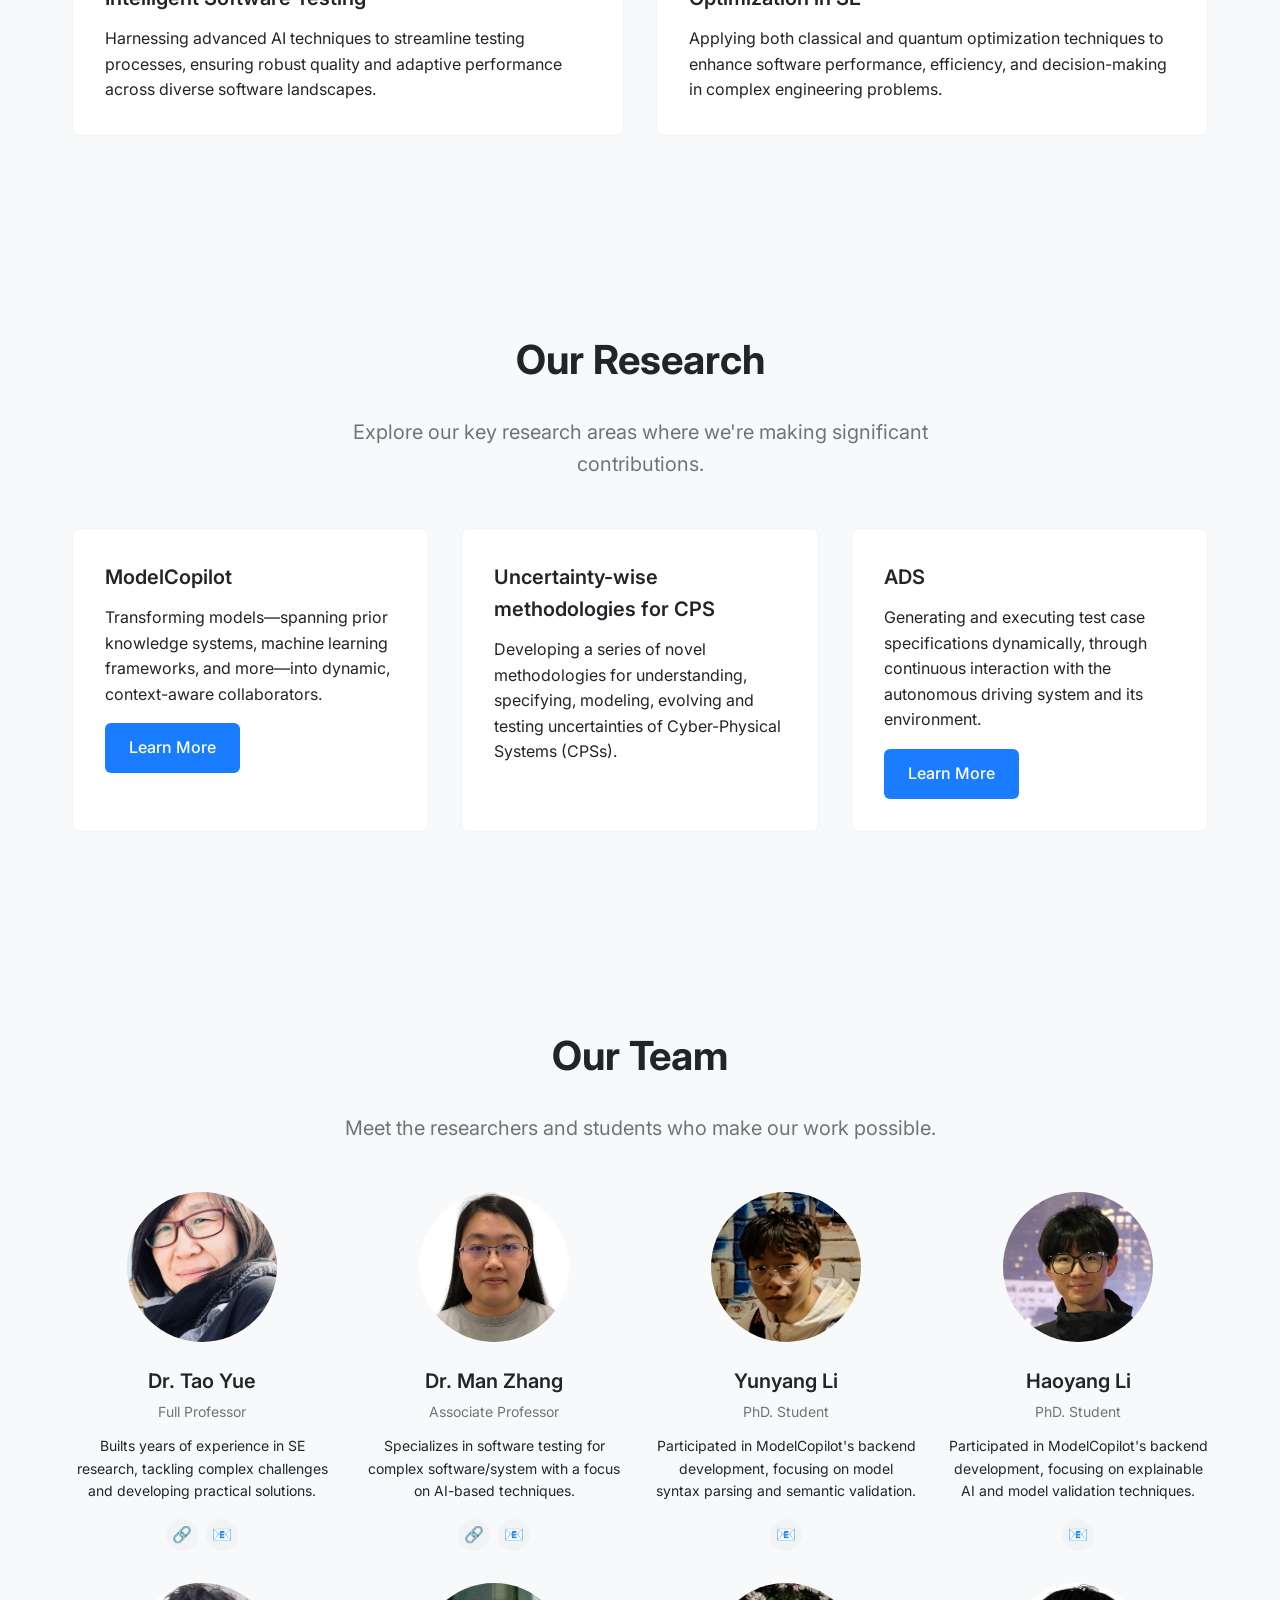
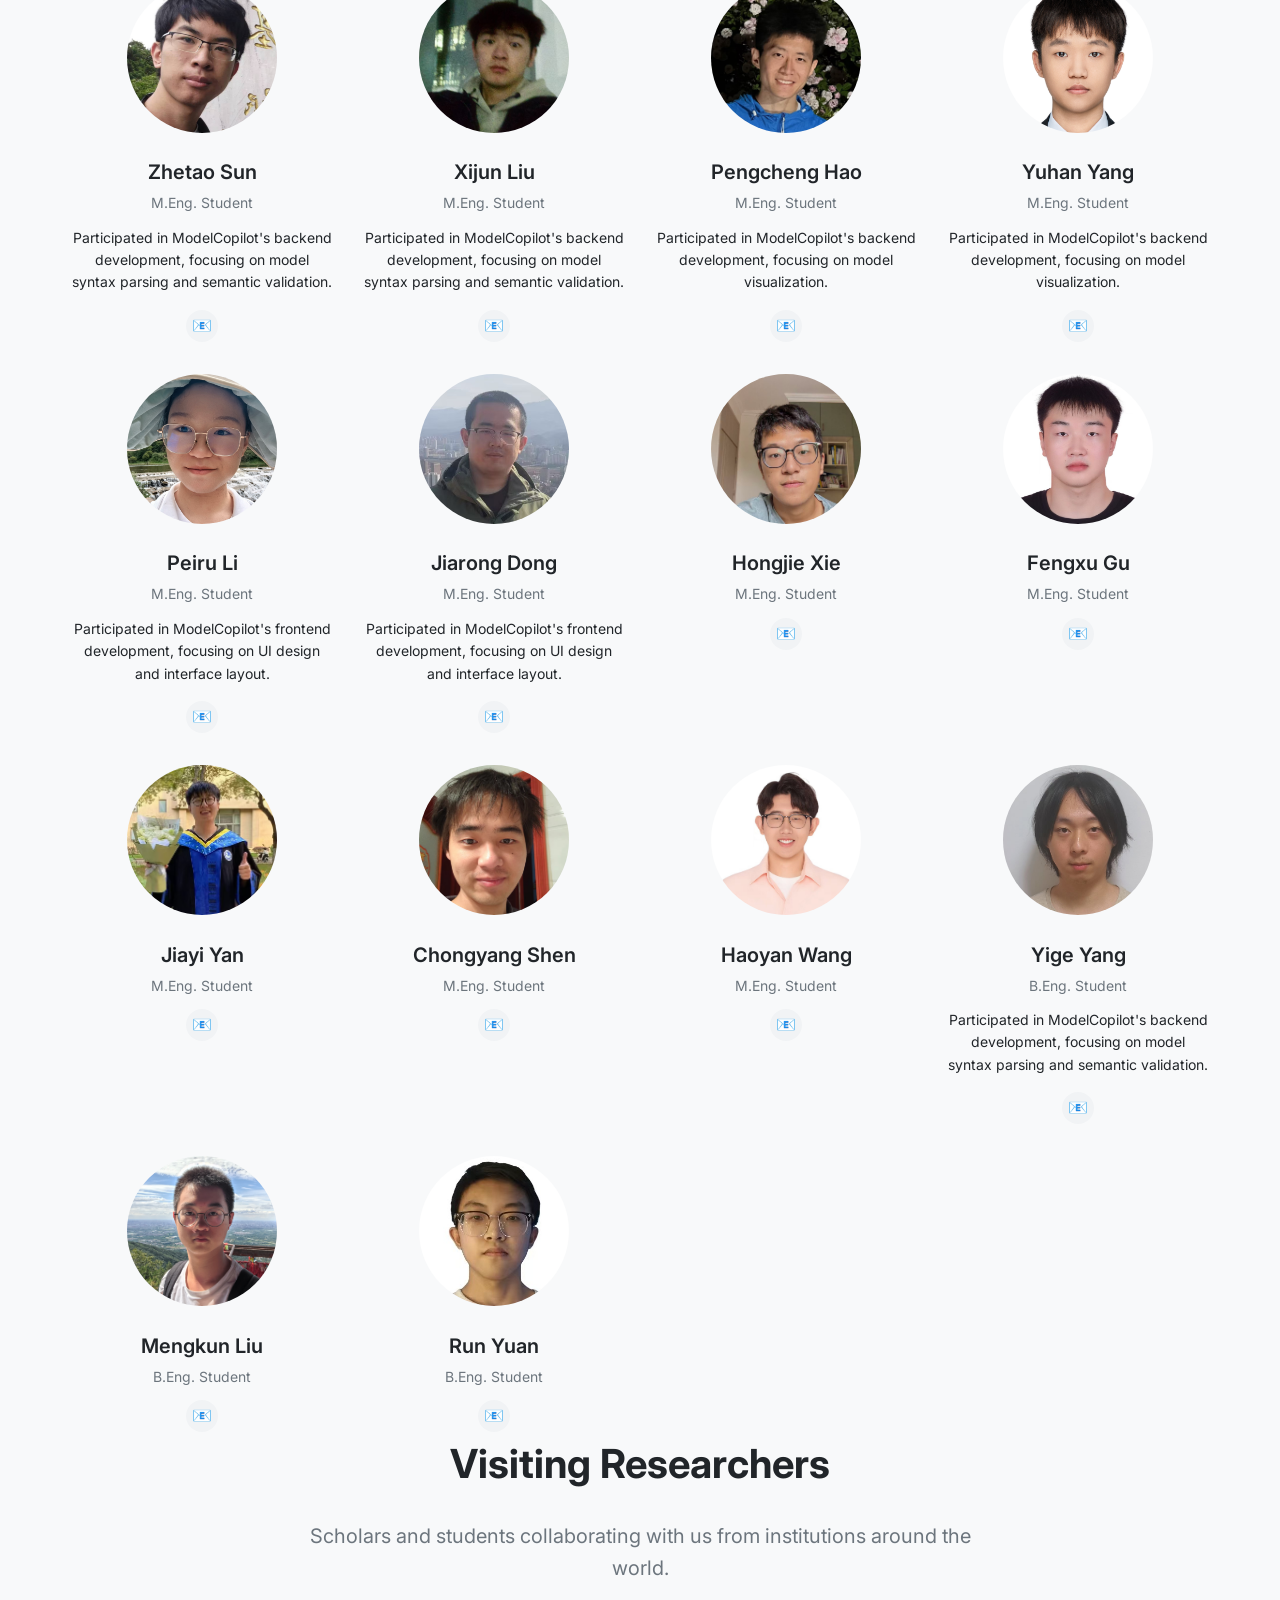
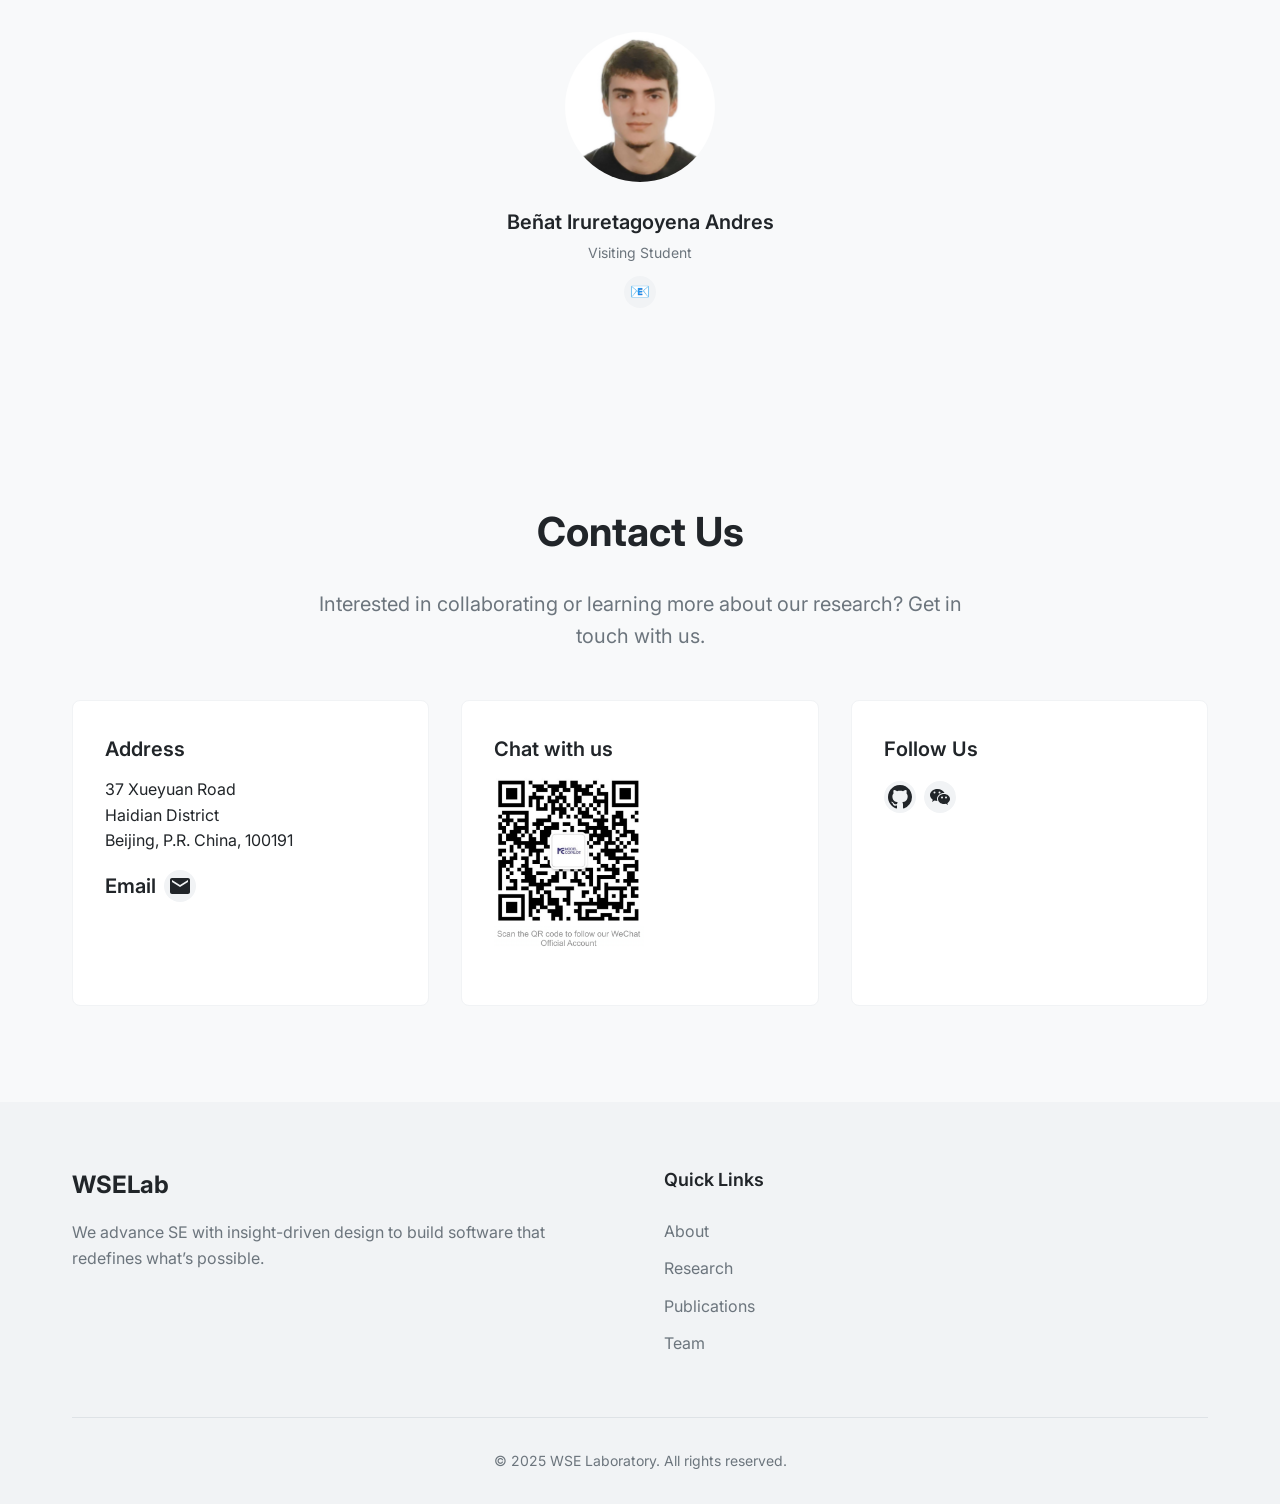
==== commit ea7487ce: "Restore standalone Crash2OpenX page" ====
--- a/index.html
+++ b/index.html
@@ -657,6 +657,7 @@
         <!--          <a href="#publications" class="navbar-link">Publications</a>-->
         <a href="QSE.html" class="navbar-link">QSE</a>
         <a href="ADS.html" class="navbar-link">ADS</a>
+        <a href="crash2openx.html" class="navbar-link">Crash2OpenX</a>
         <a href="#team" class="navbar-link">Team</a>
         <a href="#contact" class="navbar-link">Contact</a>
       </nav>
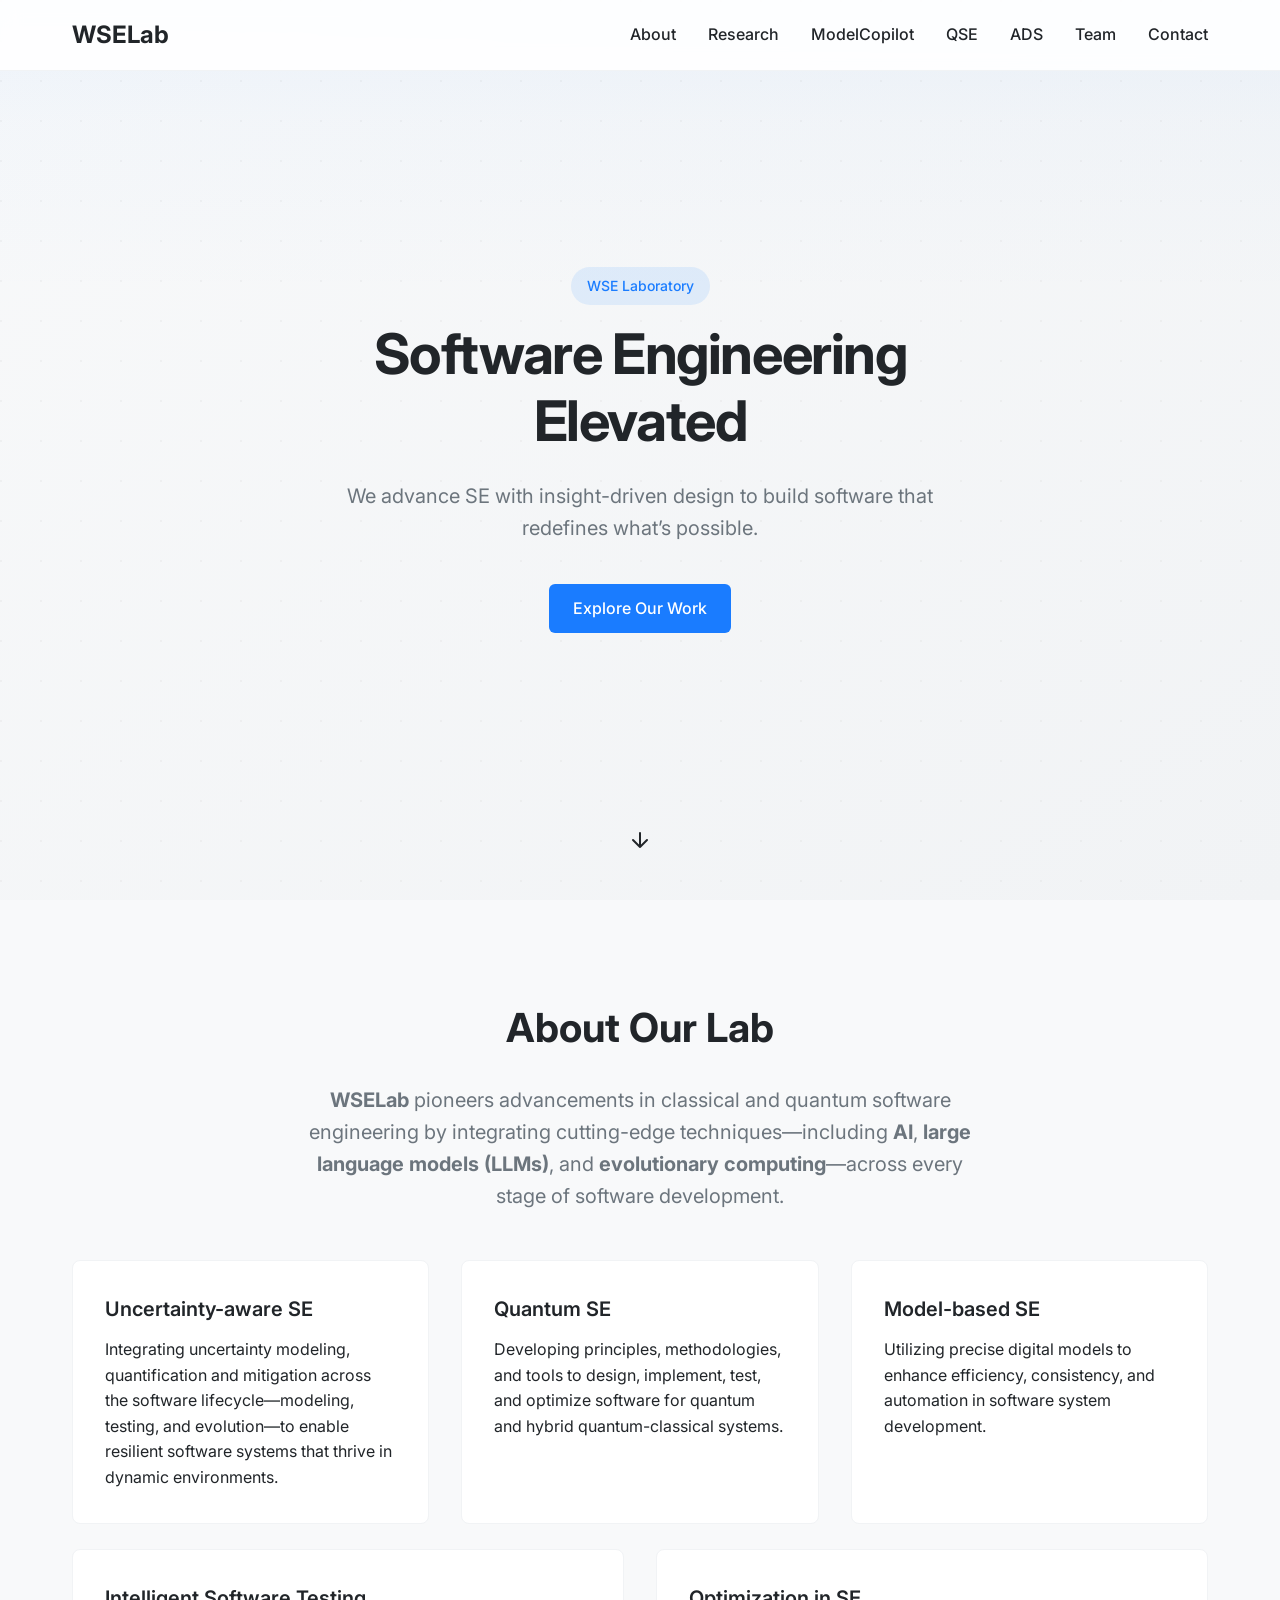
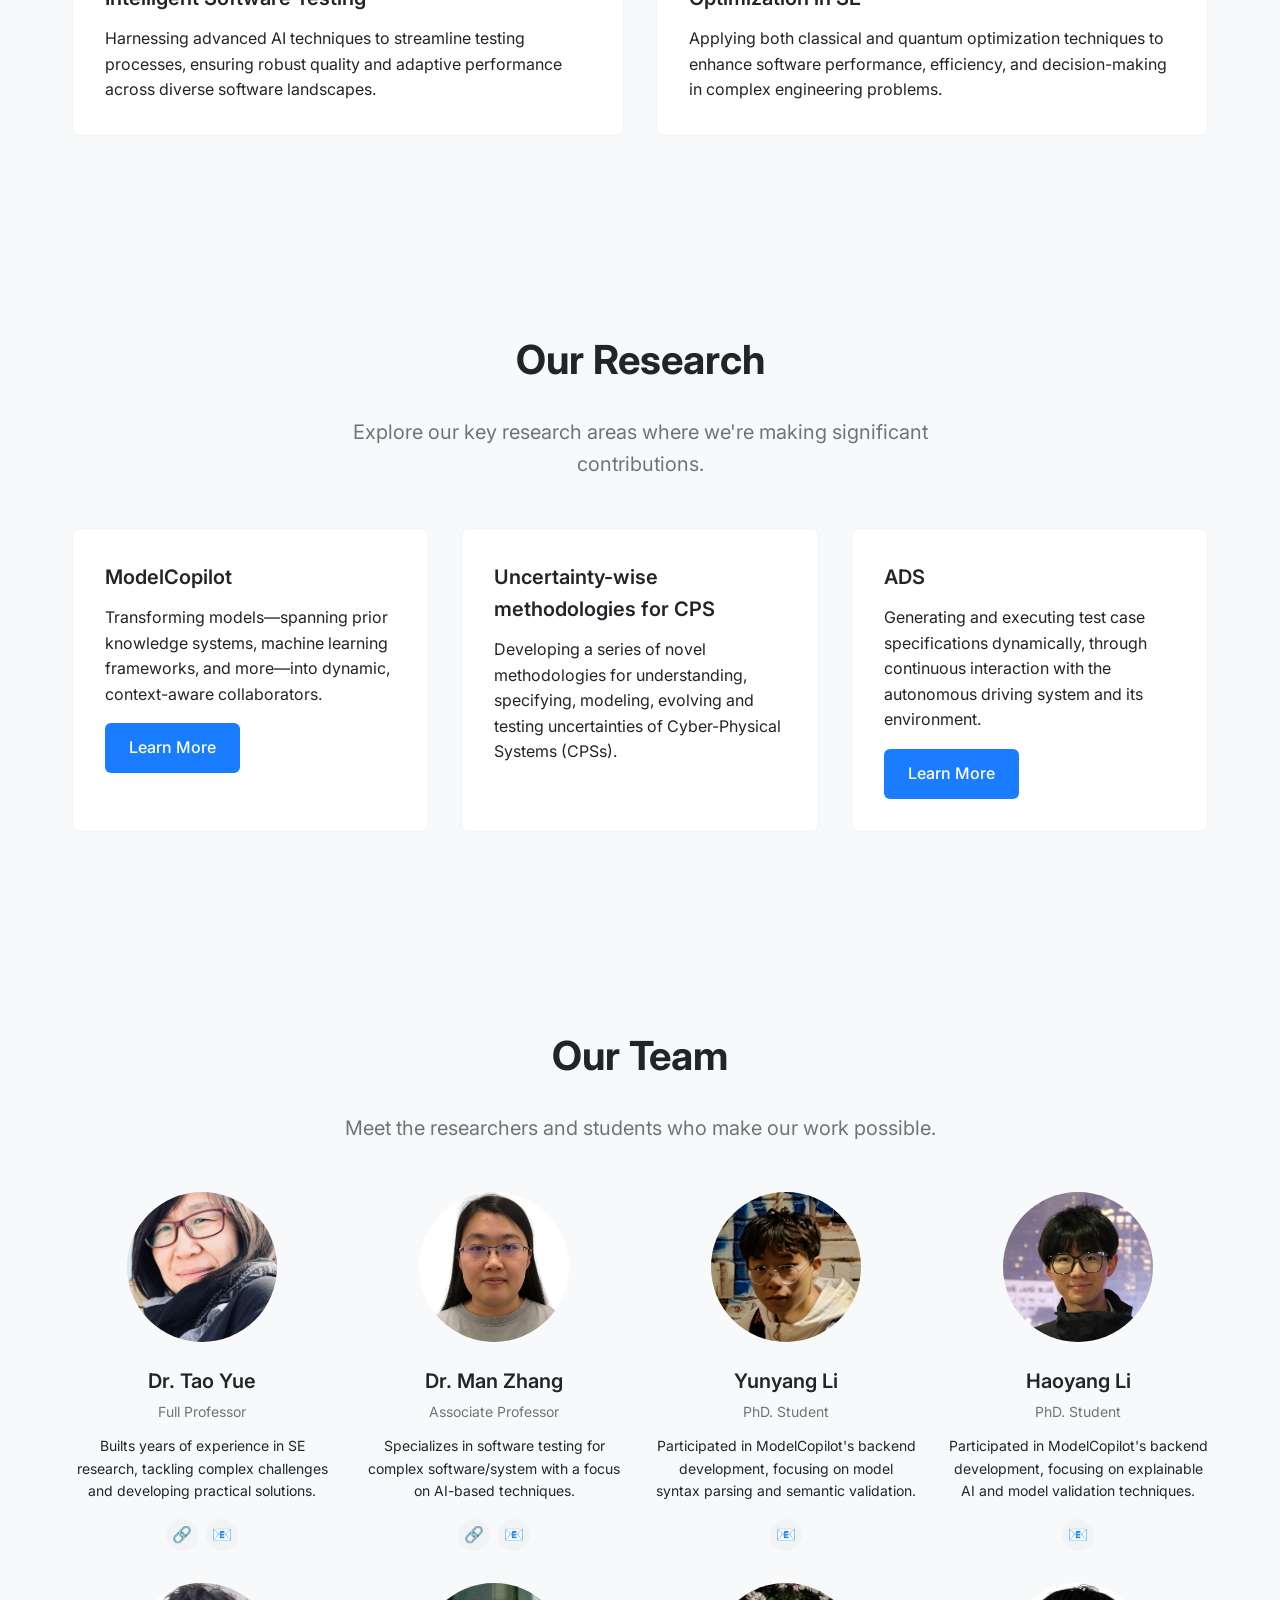
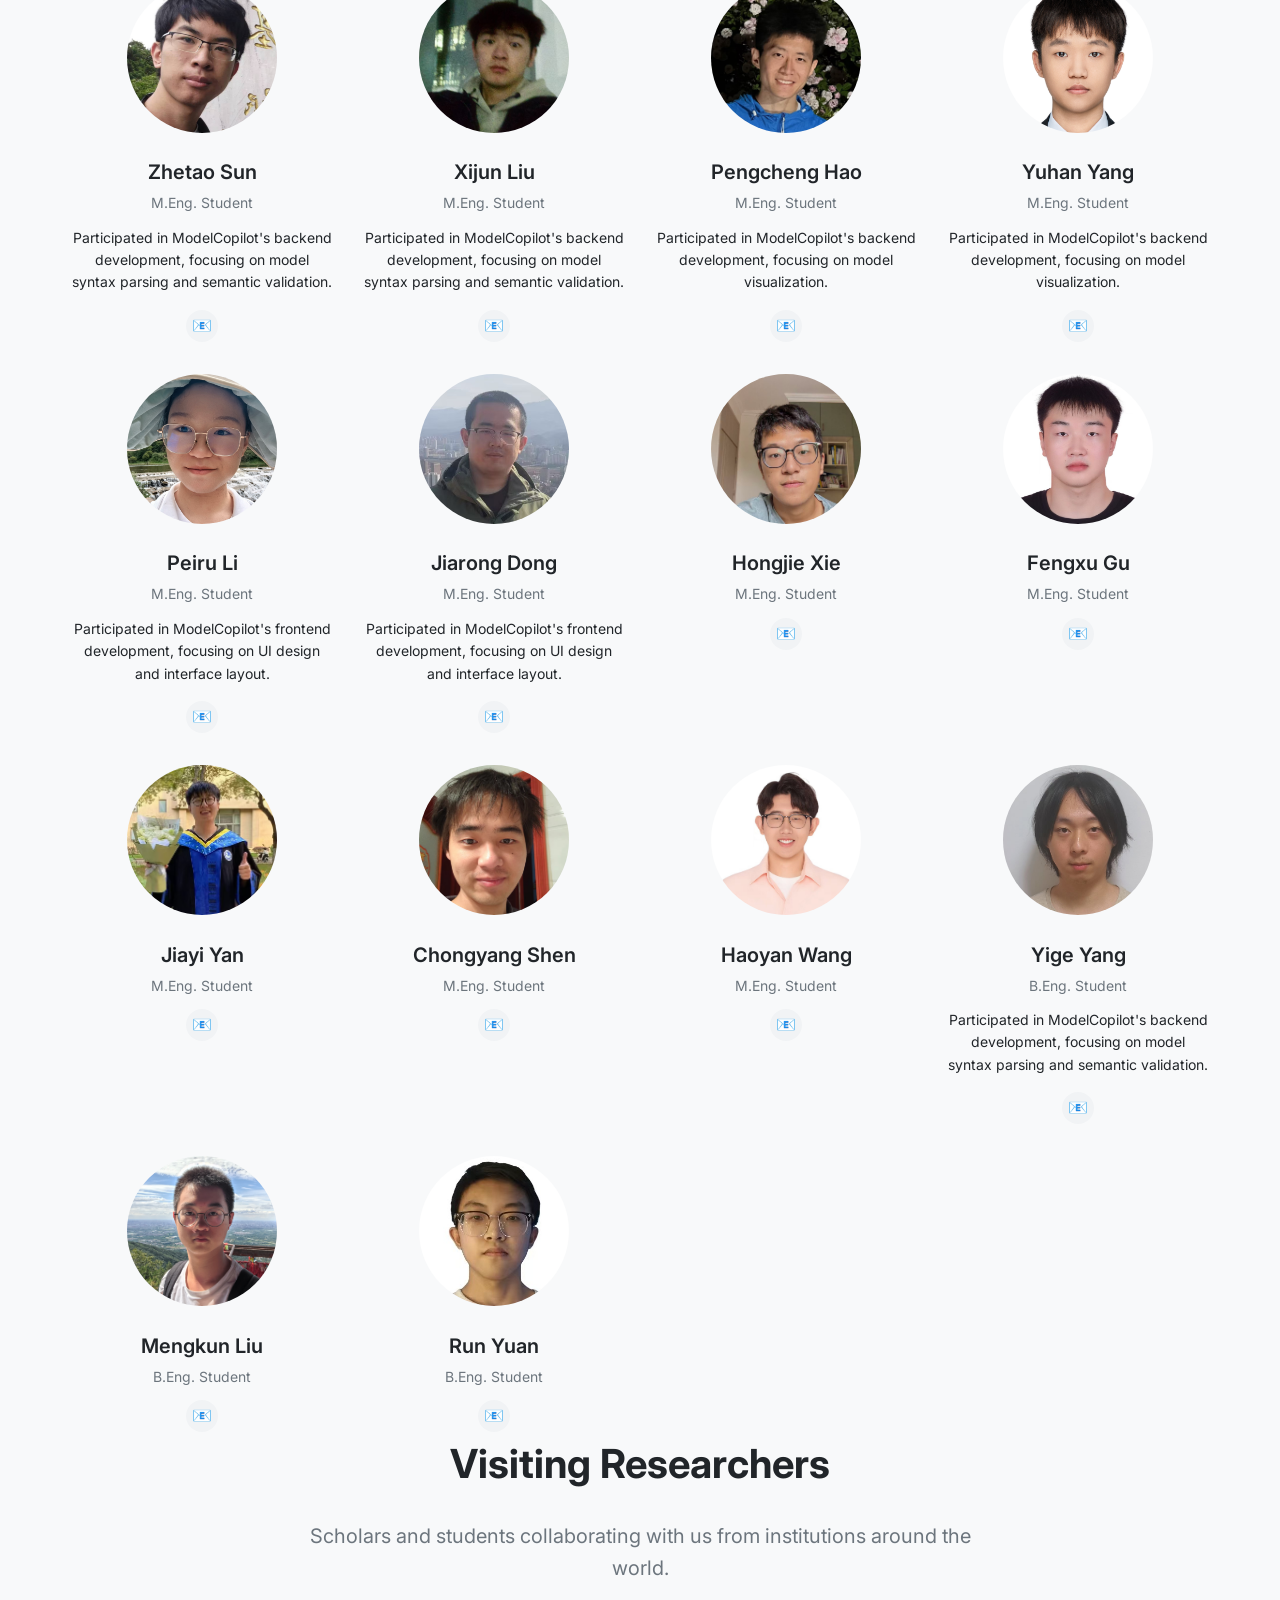
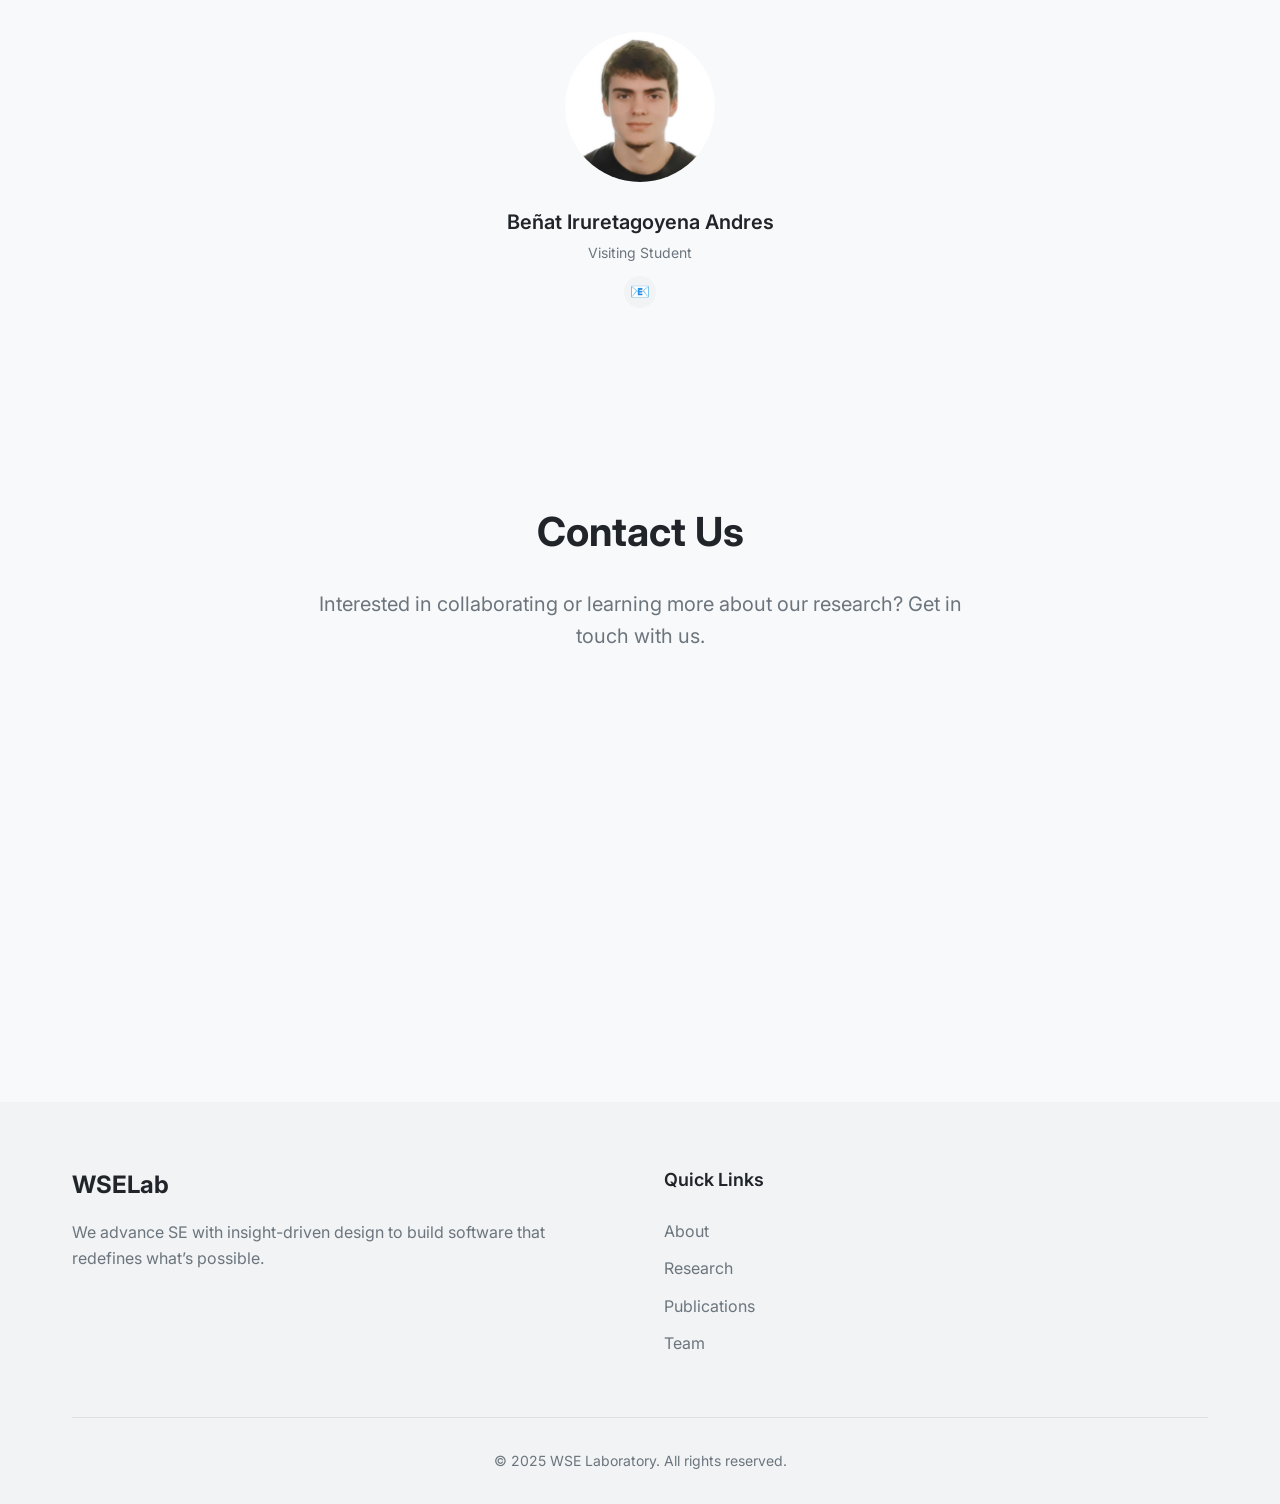
==== commit b268236f: "Remove Crash2OpenX link from navbar" ====
--- a/index.html
+++ b/index.html
@@ -657,7 +657,6 @@
         <!--          <a href="#publications" class="navbar-link">Publications</a>-->
         <a href="QSE.html" class="navbar-link">QSE</a>
         <a href="ADS.html" class="navbar-link">ADS</a>
-        <a href="crash2openx.html" class="navbar-link">Crash2OpenX</a>
         <a href="#team" class="navbar-link">Team</a>
         <a href="#contact" class="navbar-link">Contact</a>
       </nav>
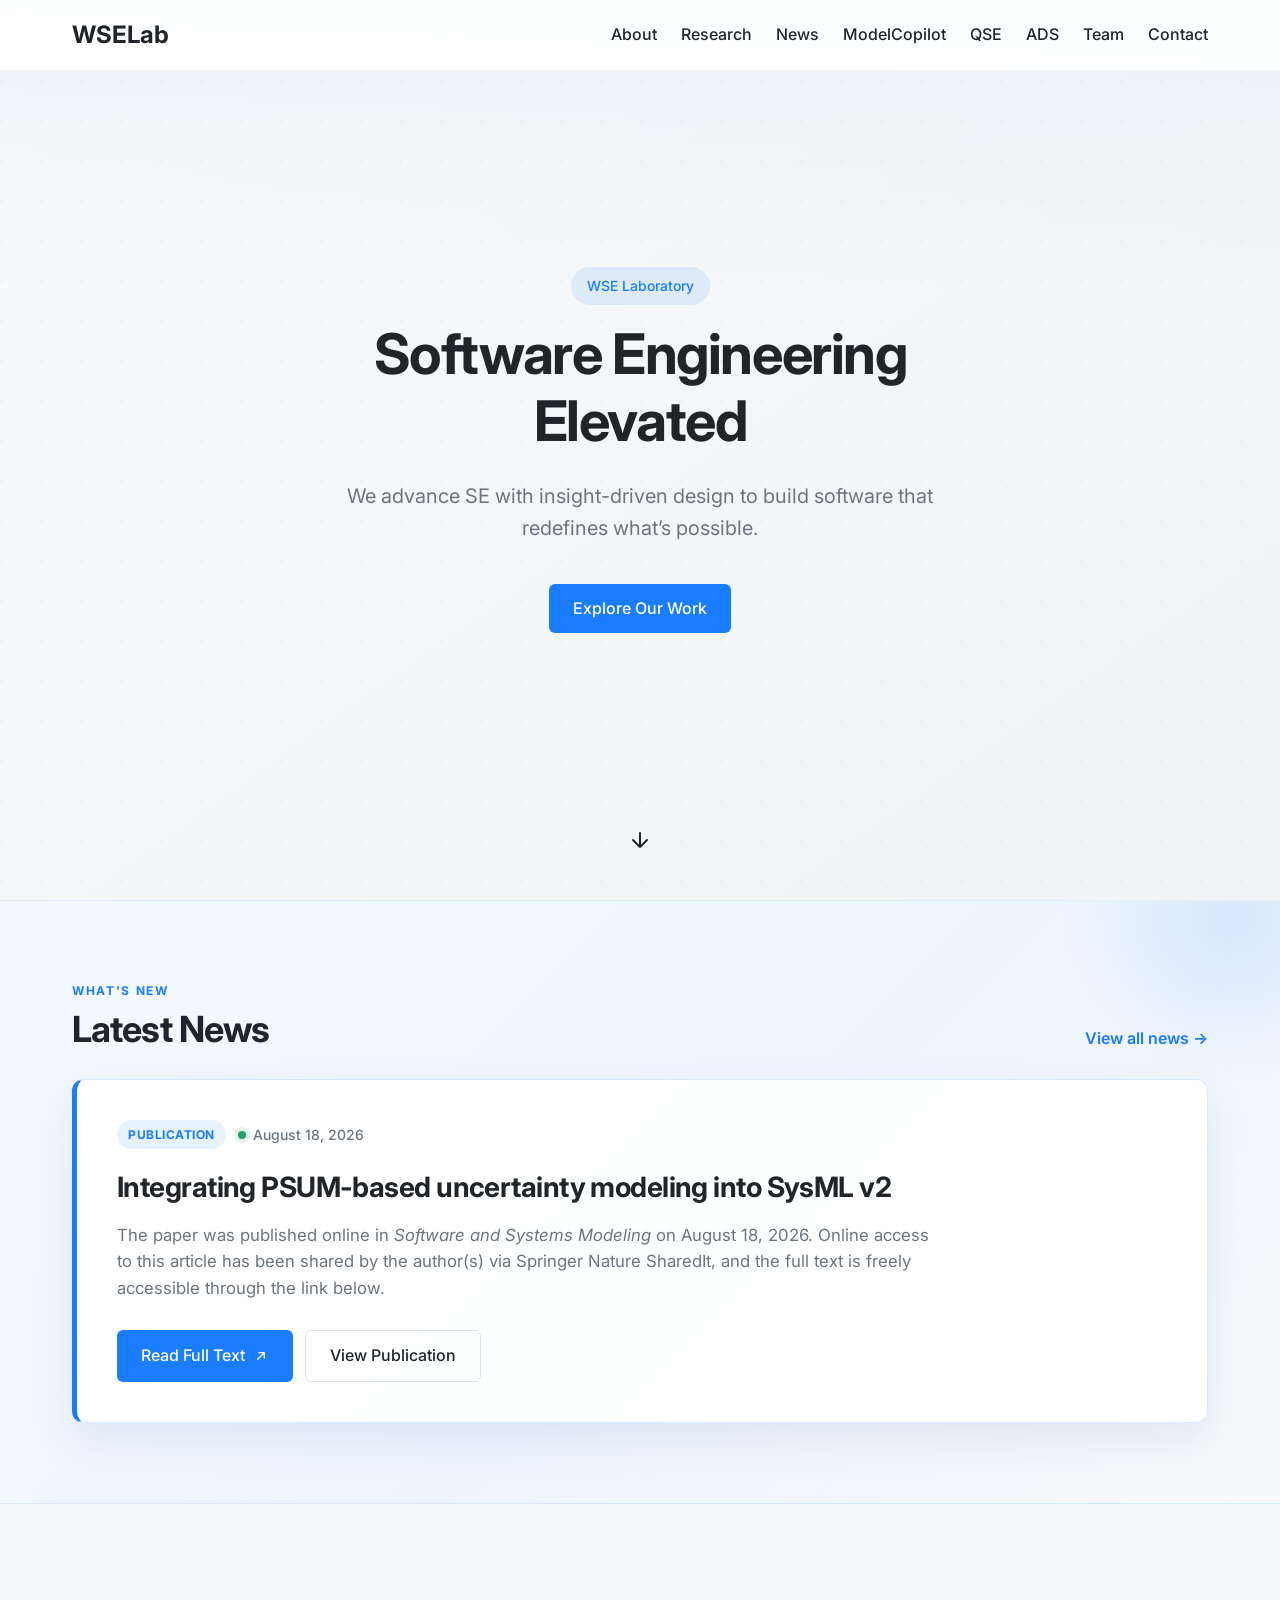
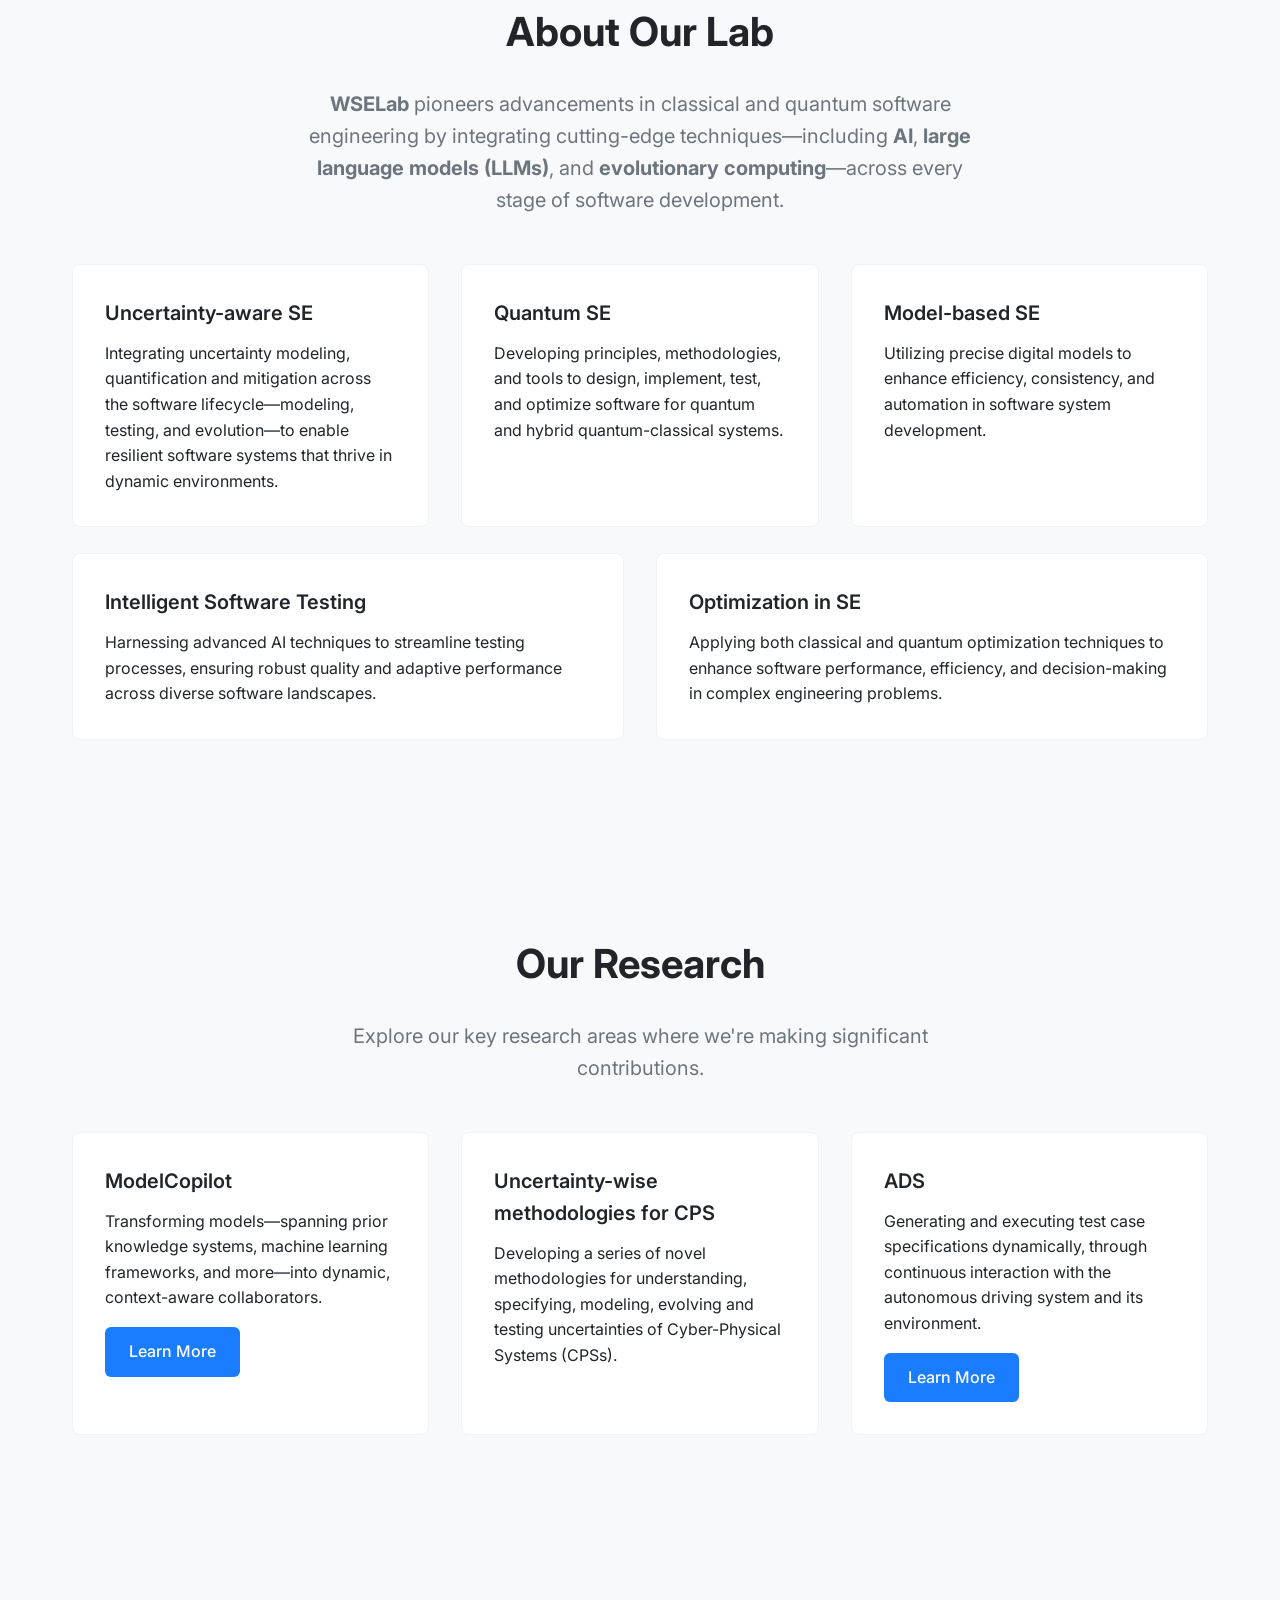
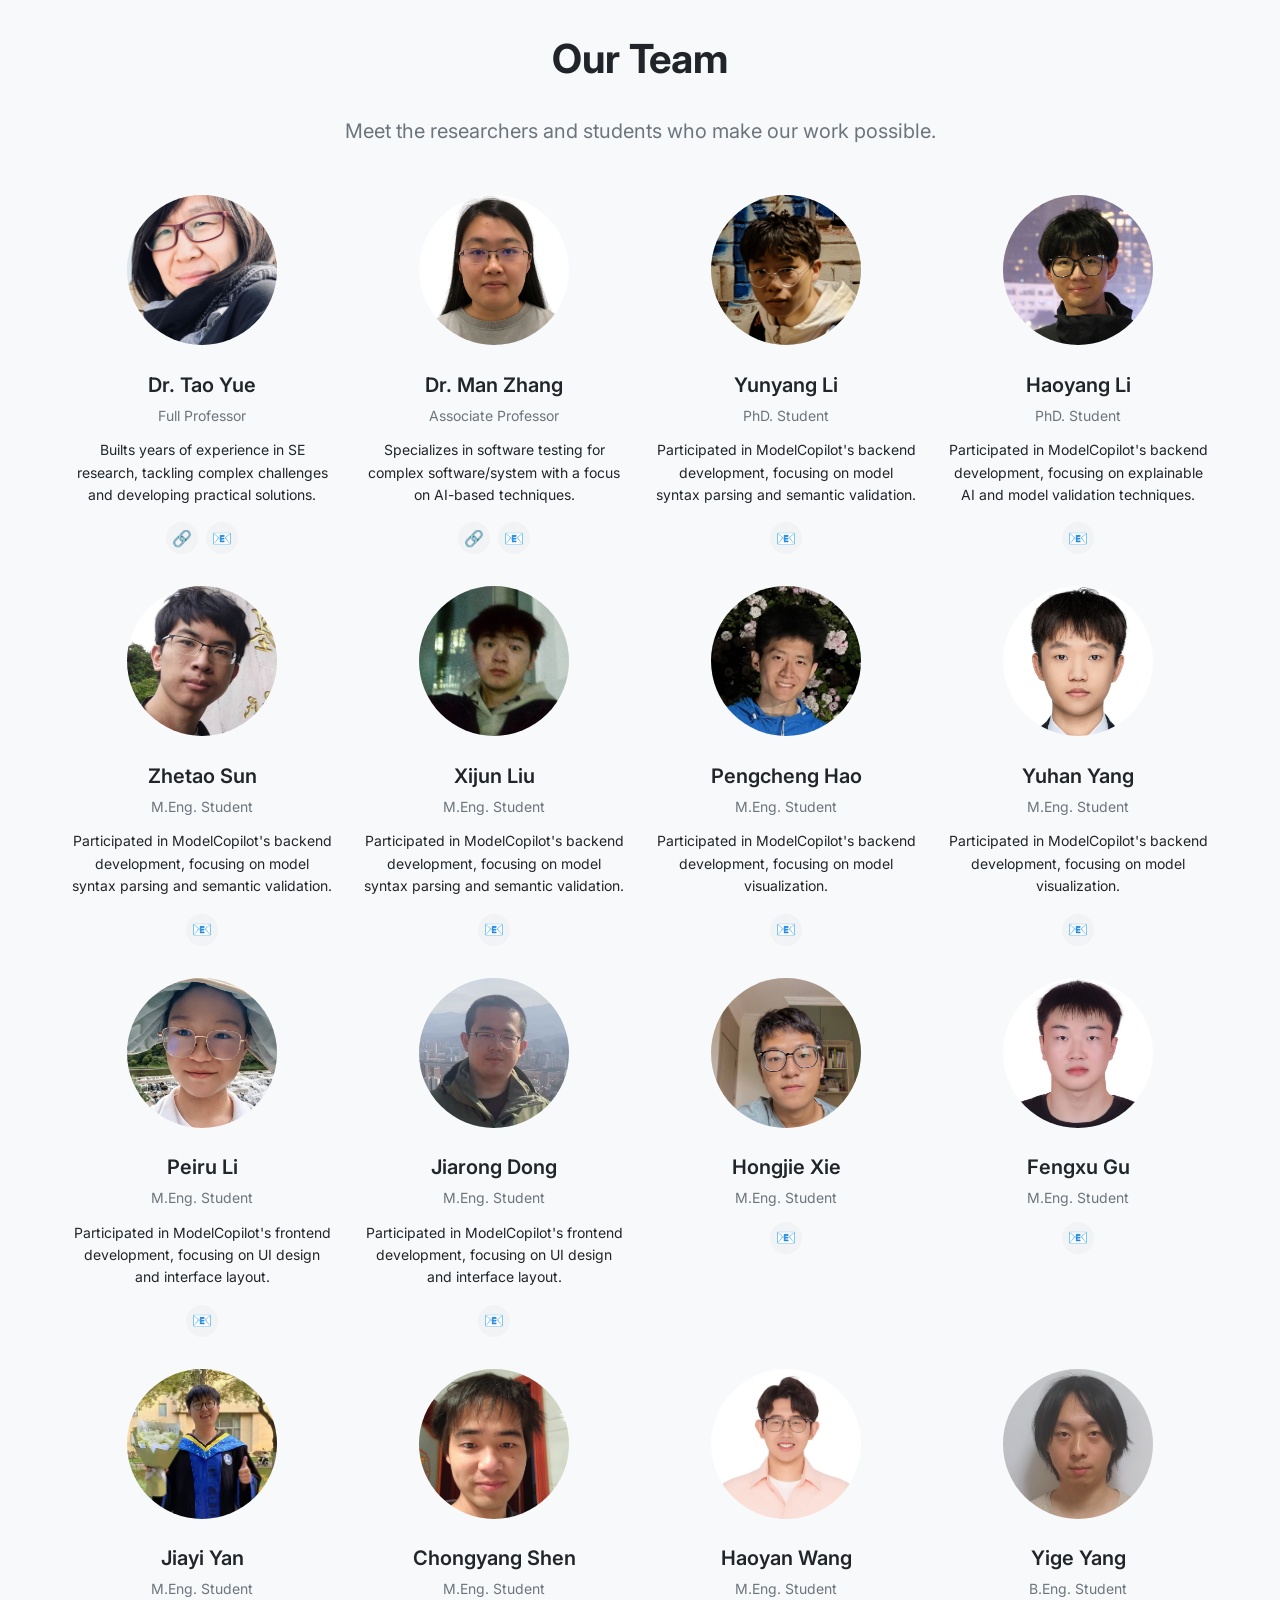
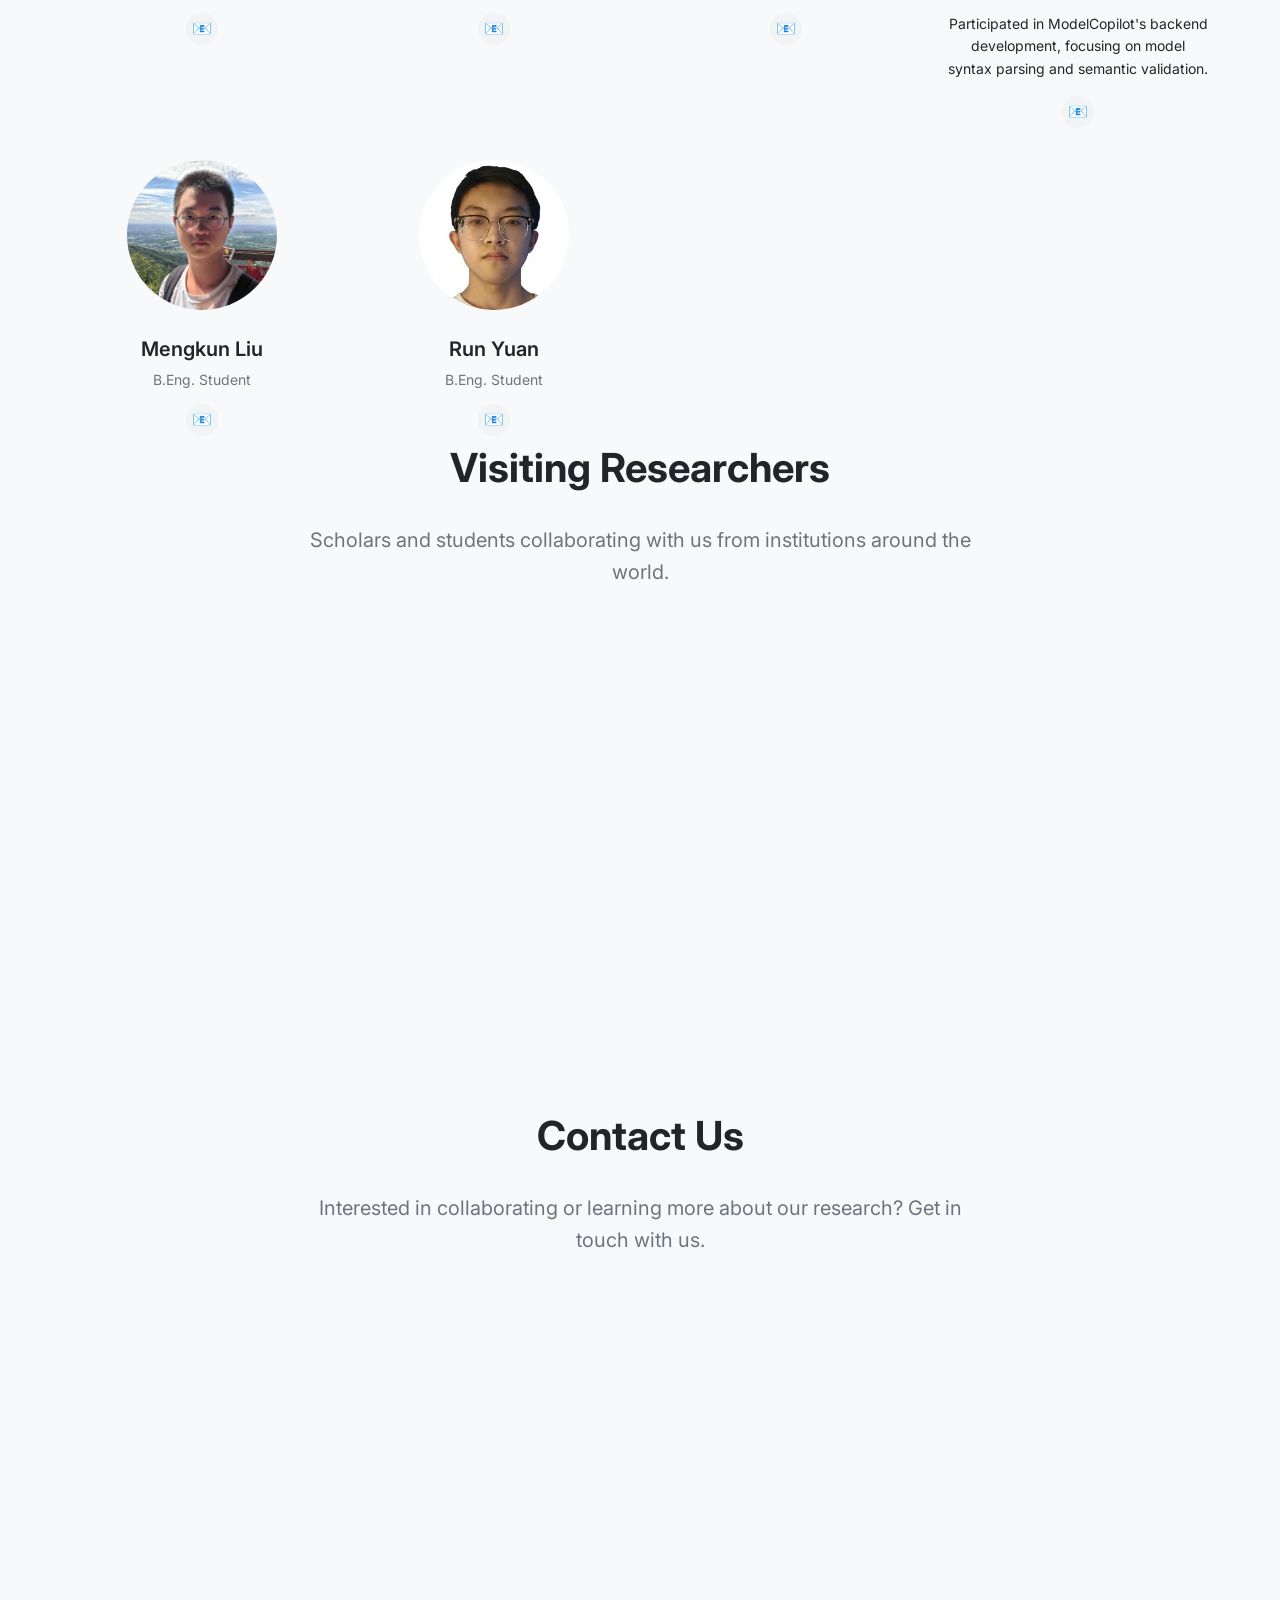
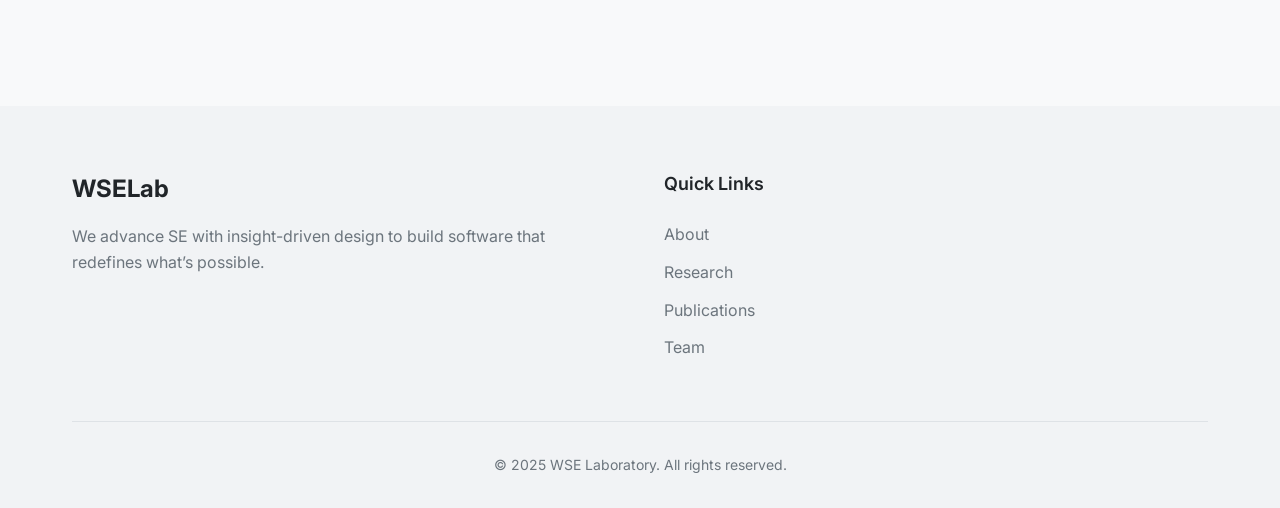
==== commit a060d84c: "Add news section" ====
--- a/index.html
+++ b/index.html
@@ -131,7 +131,7 @@
 
     .navbar-links {
       display: flex;
-      gap: 2rem;
+      gap: 1.5rem;
     }
 
     .navbar-link {
@@ -257,6 +257,153 @@
       60% {
         transform: translateY(-10px) translateX(-50%);
       }
+    }
+
+    /* News Section */
+    .news-section {
+      position: relative;
+      padding: 5rem 0;
+      overflow: hidden;
+      background: linear-gradient(135deg, #f5f9ff 0%, #eef5ff 55%, #f8f9fa 100%);
+      border-top: 1px solid rgba(26, 124, 255, 0.08);
+      border-bottom: 1px solid rgba(26, 124, 255, 0.1);
+    }
+
+    .news-section::after {
+      content: '';
+      position: absolute;
+      width: 22rem;
+      height: 22rem;
+      right: -8rem;
+      top: -10rem;
+      border-radius: 50%;
+      background: radial-gradient(circle, rgba(26, 124, 255, 0.12), transparent 68%);
+      pointer-events: none;
+    }
+
+    .news-heading {
+      position: relative;
+      z-index: 1;
+      display: flex;
+      align-items: flex-end;
+      justify-content: space-between;
+      gap: 1.5rem;
+      margin-bottom: 1.75rem;
+    }
+
+    .news-eyebrow {
+      display: block;
+      margin-bottom: 0.5rem;
+      color: var(--accent-color);
+      font-size: 0.75rem;
+      font-weight: 700;
+      letter-spacing: 0.14em;
+      text-transform: uppercase;
+    }
+
+    .news-title {
+      font-size: 2.25rem;
+      line-height: 1.2;
+      letter-spacing: -0.025em;
+    }
+
+    .news-archive-link {
+      flex: 0 0 auto;
+      font-weight: 600;
+    }
+
+    .news-archive-link:hover {
+      text-decoration: none;
+    }
+
+    .news-card {
+      position: relative;
+      z-index: 1;
+      padding: 2.5rem;
+      overflow: hidden;
+      border: 1px solid rgba(26, 124, 255, 0.16);
+      border-left: 5px solid var(--accent-color);
+      border-radius: 0.75rem;
+      background-color: rgba(255, 255, 255, 0.94);
+      box-shadow: 0 18px 45px rgba(26, 72, 130, 0.09);
+    }
+
+    .news-meta {
+      display: flex;
+      align-items: center;
+      gap: 0.75rem;
+      margin-bottom: 1.25rem;
+      color: var(--text-muted);
+      font-size: 0.875rem;
+      font-weight: 500;
+    }
+
+    .news-tag {
+      padding: 0.3rem 0.7rem;
+      border-radius: 9999px;
+      background-color: rgba(26, 124, 255, 0.1);
+      color: var(--accent-color);
+      font-size: 0.75rem;
+      font-weight: 700;
+      letter-spacing: 0.04em;
+      text-transform: uppercase;
+    }
+
+    .news-status {
+      display: inline-flex;
+      align-items: center;
+      gap: 0.45rem;
+    }
+
+    .news-status::before {
+      content: '';
+      width: 0.5rem;
+      height: 0.5rem;
+      border-radius: 50%;
+      background-color: #22a06b;
+      box-shadow: 0 0 0 4px rgba(34, 160, 107, 0.12);
+    }
+
+    .news-card-title {
+      max-width: 55rem;
+      margin-bottom: 1rem;
+      font-size: 1.75rem;
+      line-height: 1.3;
+      letter-spacing: -0.02em;
+    }
+
+    .news-card-title a {
+      color: var(--text-color);
+    }
+
+    .news-card-title a:hover {
+      color: var(--accent-color);
+      text-decoration: none;
+    }
+
+    .news-card-description {
+      max-width: 51rem;
+      margin-bottom: 1.75rem;
+      color: var(--text-muted);
+      font-size: 1.05rem;
+    }
+
+    .news-actions {
+      display: flex;
+      flex-wrap: wrap;
+      gap: 0.75rem;
+    }
+
+    .news-actions .btn {
+      display: inline-flex;
+      align-items: center;
+      justify-content: center;
+      gap: 0.5rem;
+    }
+
+    .news-actions svg {
+      width: 1rem;
+      height: 1rem;
     }
 
     /* Intro Section */
@@ -546,6 +693,40 @@
 
       .section-title {
         font-size: 2rem;
+      }
+
+      .news-section {
+        padding: 3.75rem 0;
+      }
+
+      .news-title {
+        font-size: 2rem;
+      }
+
+      .news-heading {
+        align-items: flex-start;
+        flex-direction: column;
+        gap: 0.75rem;
+      }
+
+      .news-card {
+        padding: 1.75rem;
+      }
+
+      .news-card-title {
+        font-size: 1.4rem;
+      }
+
+      .news-card-description {
+        font-size: 1rem;
+      }
+
+      .news-actions {
+        flex-direction: column;
+      }
+
+      .news-actions .btn {
+        width: 100%;
       }
 
       .navbar-links {
@@ -653,6 +834,7 @@
       <nav class="navbar-links">
         <a href="#about" class="navbar-link">About</a>
         <a href="#research" class="navbar-link">Research</a>
+        <a href="news.html" class="navbar-link">News</a>
         <a href="model-copilot.html" class="navbar-link">ModelCopilot</a>
         <!--          <a href="#publications" class="navbar-link">Publications</a>-->
         <a href="QSE.html" class="navbar-link">QSE</a>
@@ -693,6 +875,45 @@
         <path d="M12 5L12 19M12 19L19 12M12 19L5 12" stroke="currentColor" stroke-width="2" stroke-linecap="round"
           stroke-linejoin="round" />
       </svg>
+    </div>
+  </section>
+
+  <!-- Latest News Section -->
+  <section class="news-section" id="news" aria-labelledby="news-title">
+    <div class="container">
+      <div class="news-heading">
+        <div>
+          <span class="news-eyebrow">What's New</span>
+          <h2 class="news-title" id="news-title">Latest News</h2>
+        </div>
+        <a href="news.html" class="news-archive-link">View all news →</a>
+      </div>
+
+      <article class="news-card">
+        <div class="news-meta">
+          <span class="news-tag">Publication</span>
+          <span class="news-status"><time datetime="2026-08-18">August 18, 2026</time></span>
+        </div>
+        <h3 class="news-card-title">
+          <a href="https://doi.org/10.1007/s10270-026-01407-4"
+            target="_blank" rel="noopener noreferrer">Integrating PSUM-based uncertainty modeling into SysML v2</a>
+        </h3>
+        <p class="news-card-description">
+          The paper was published online in <em>Software and Systems Modeling</em> on August 18, 2026. Online access to
+          this article has been shared by the author(s) via Springer Nature SharedIt, and the full text is freely
+          accessible through the link below.
+        </p>
+        <div class="news-actions">
+          <a href="https://rdcu.be/fABl4" class="btn btn-primary" target="_blank" rel="noopener noreferrer">
+            Read Full Text
+            <svg viewBox="0 0 24 24" fill="none" aria-hidden="true">
+              <path d="M7 17L17 7M9 7h8v8" stroke="currentColor" stroke-width="2" stroke-linecap="round" stroke-linejoin="round" />
+            </svg>
+          </a>
+          <a href="https://doi.org/10.1007/s10270-026-01407-4"
+            class="btn btn-secondary" target="_blank" rel="noopener noreferrer">View Publication</a>
+        </div>
+      </article>
     </div>
   </section>
 
@@ -1271,4 +1492,4 @@
   </script>
 </body>
 
-</html>+</html>
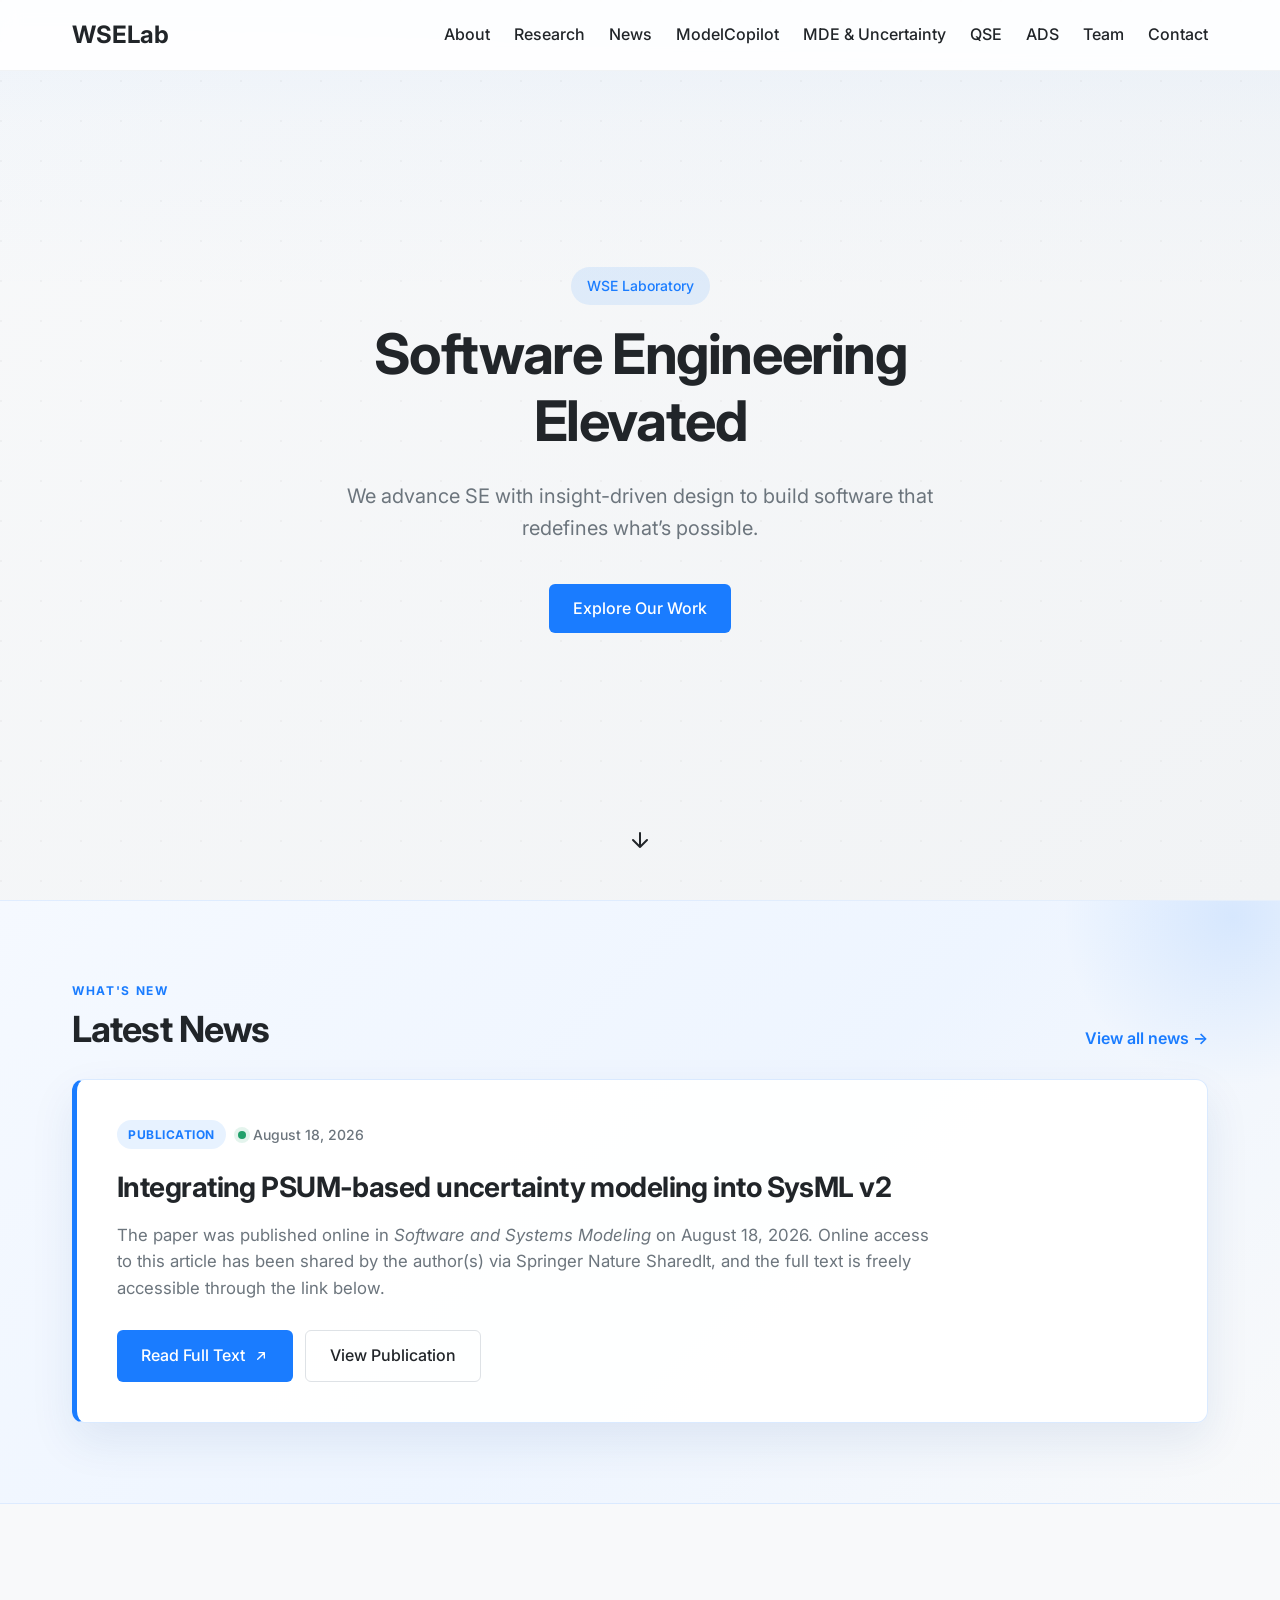
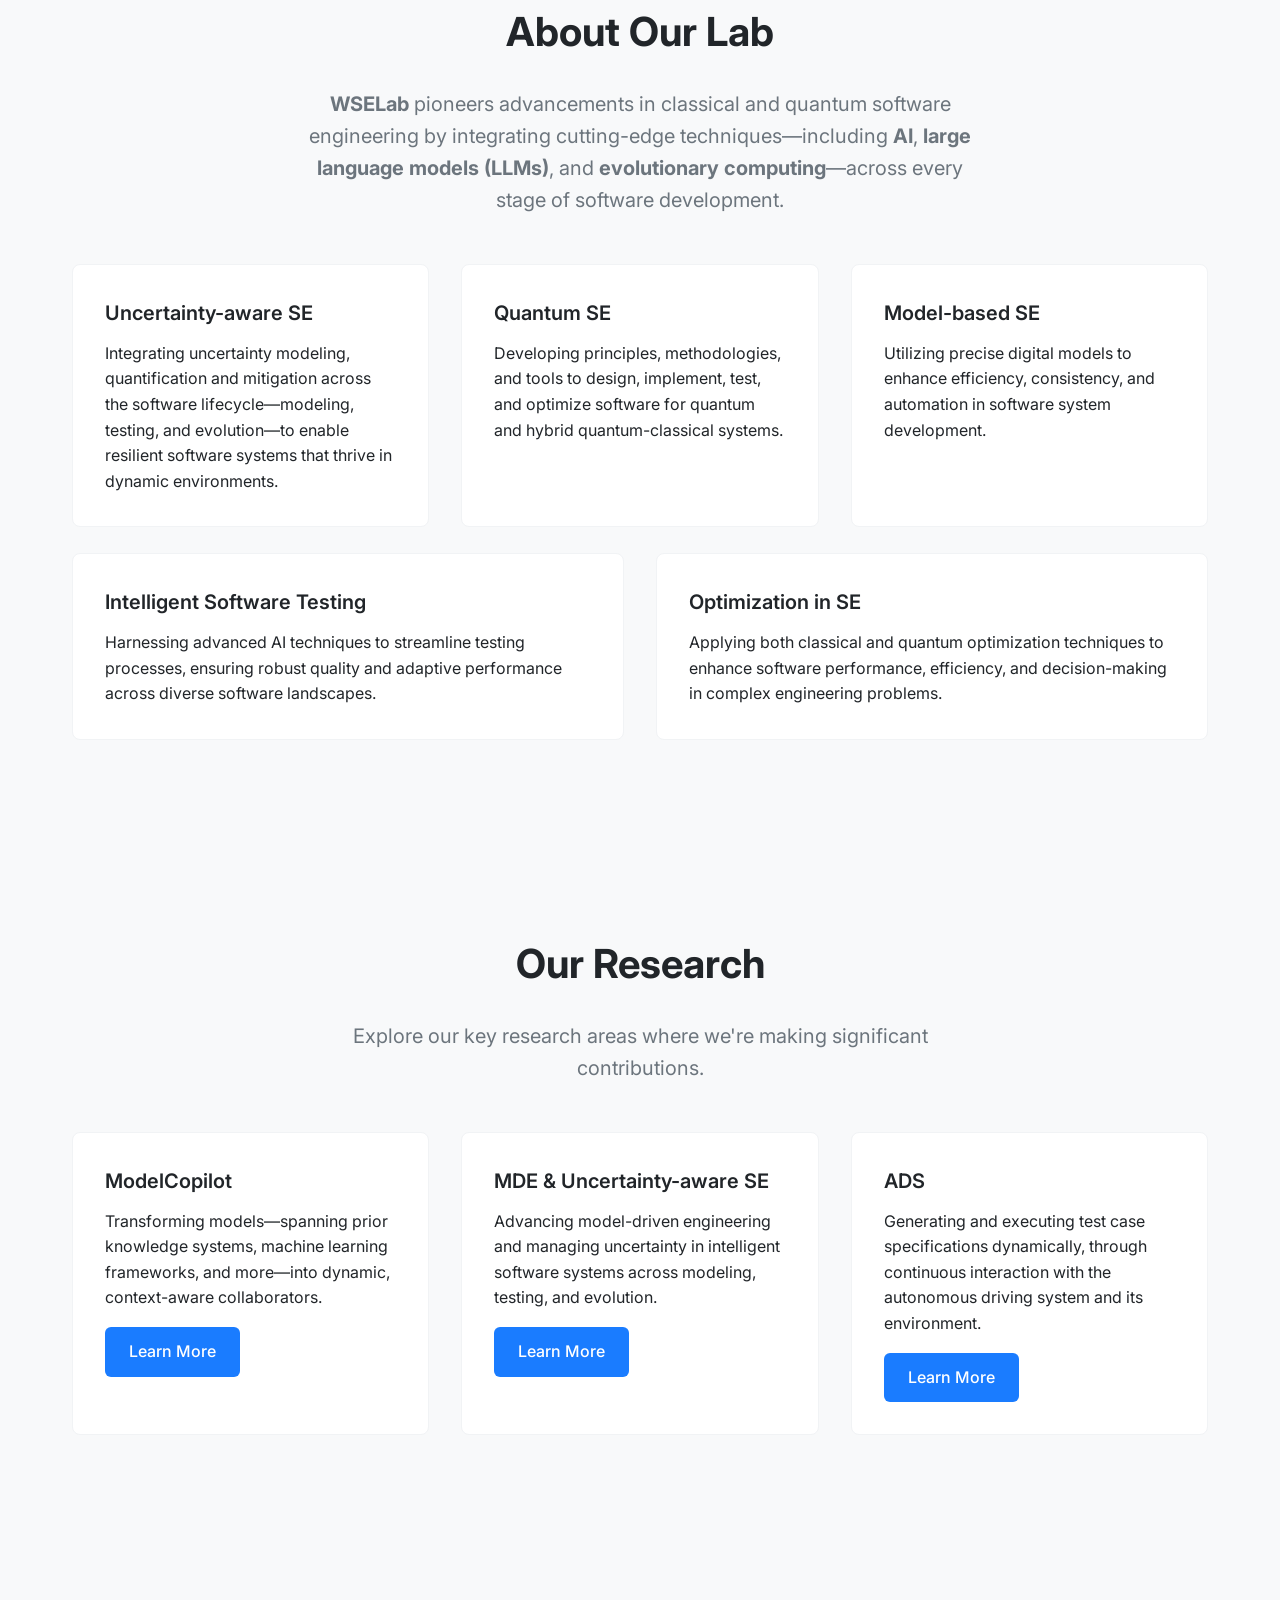
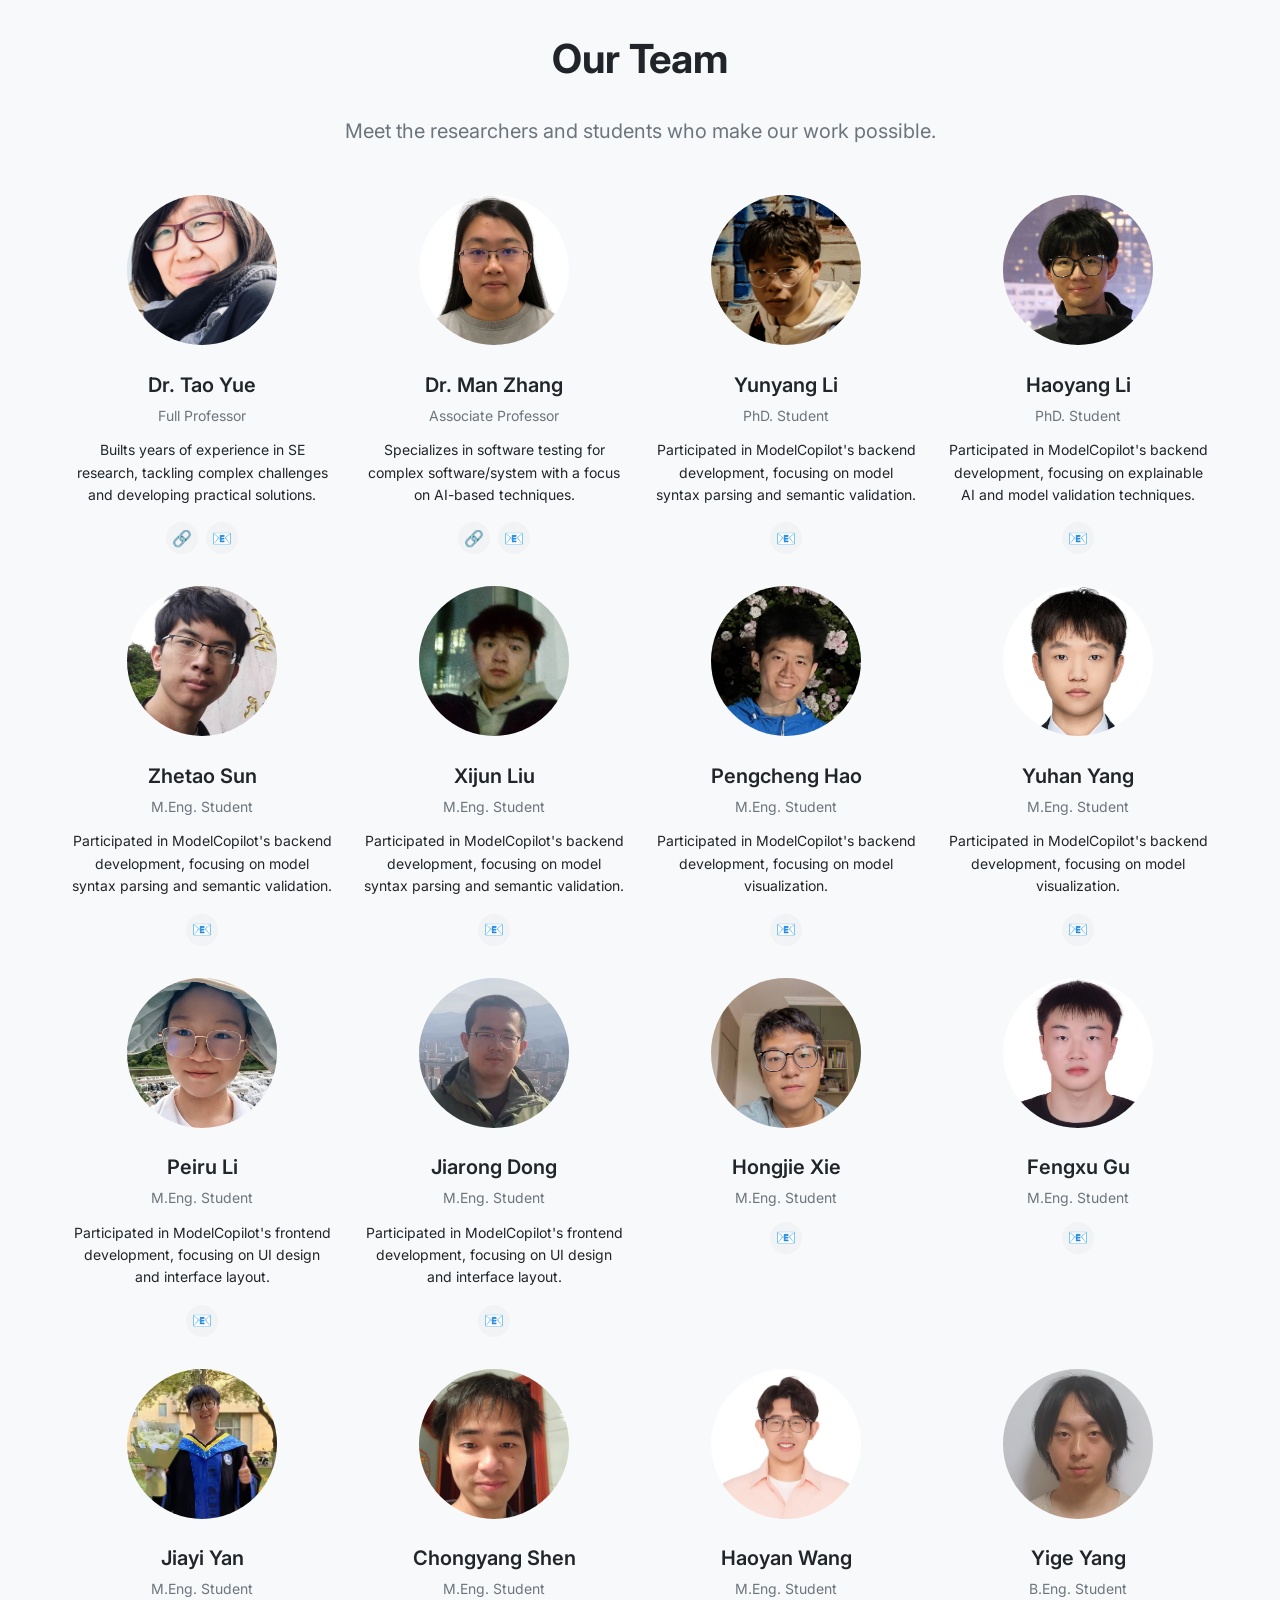
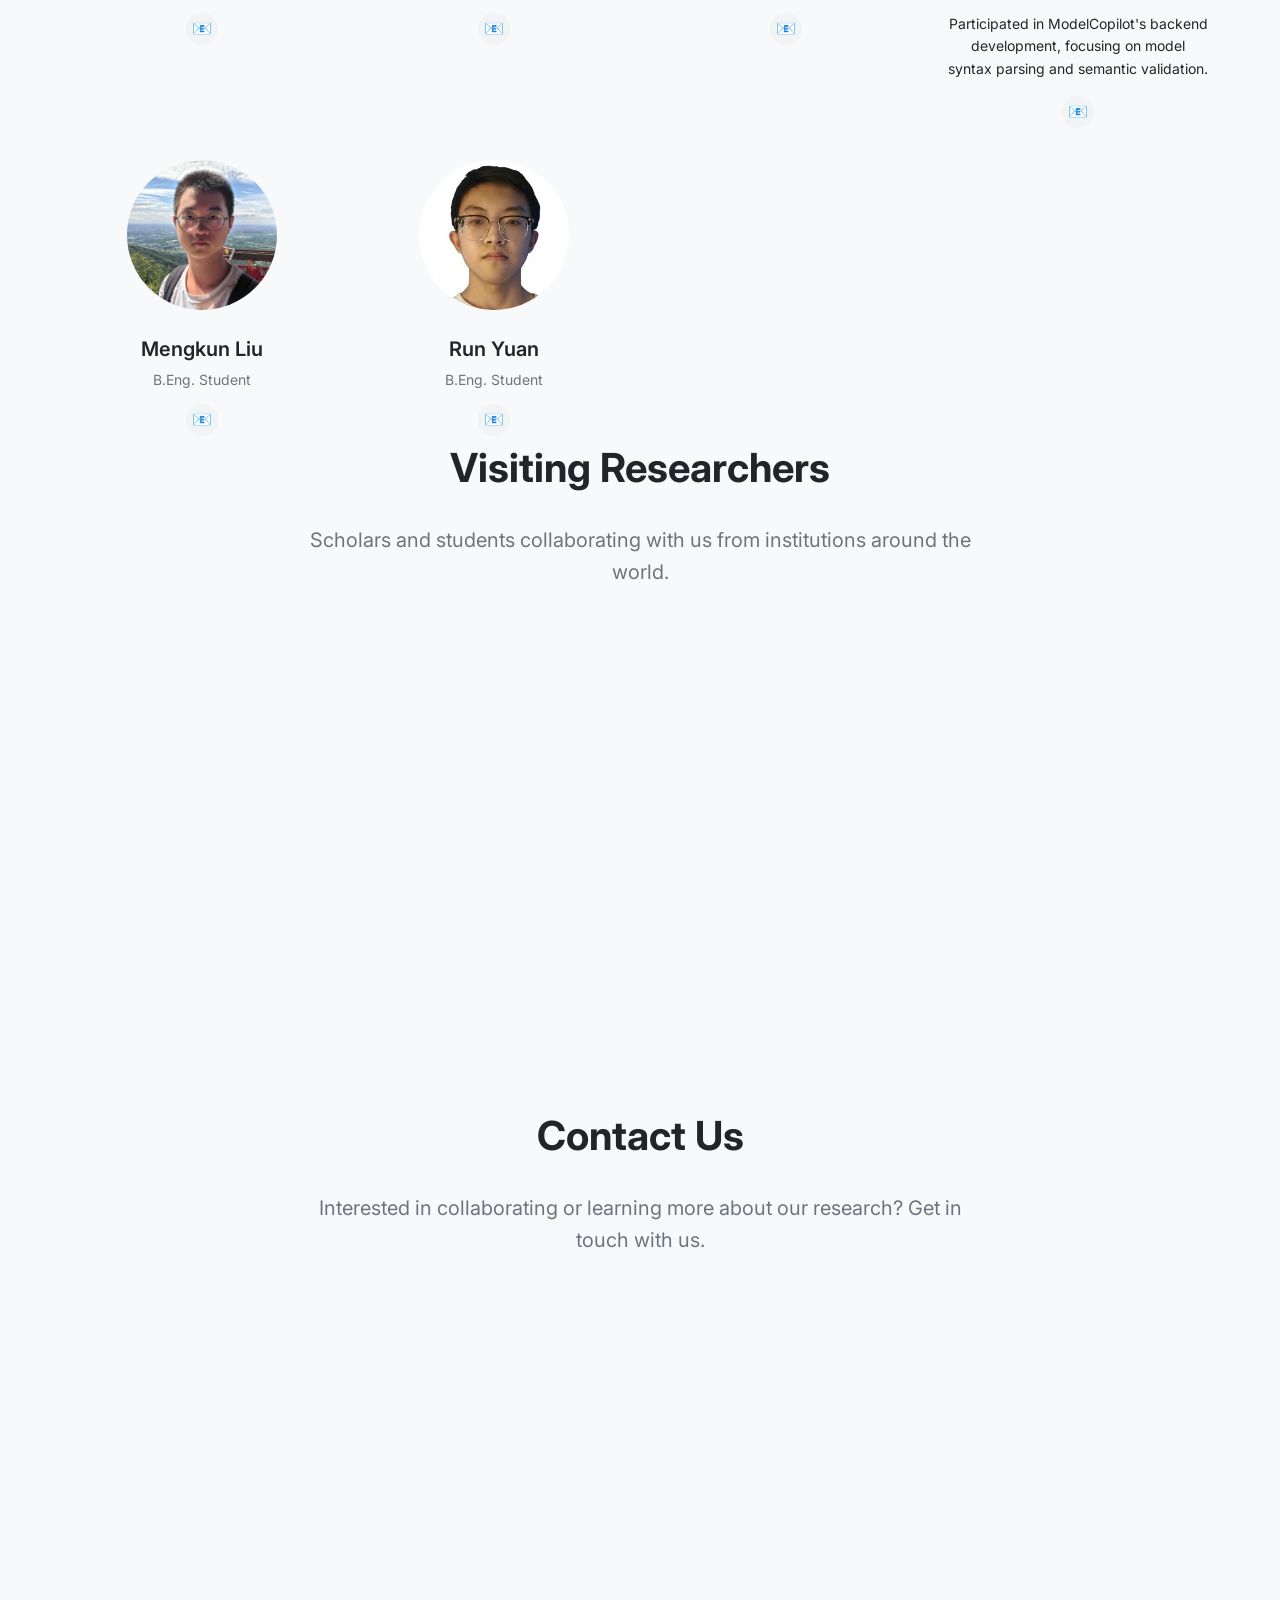
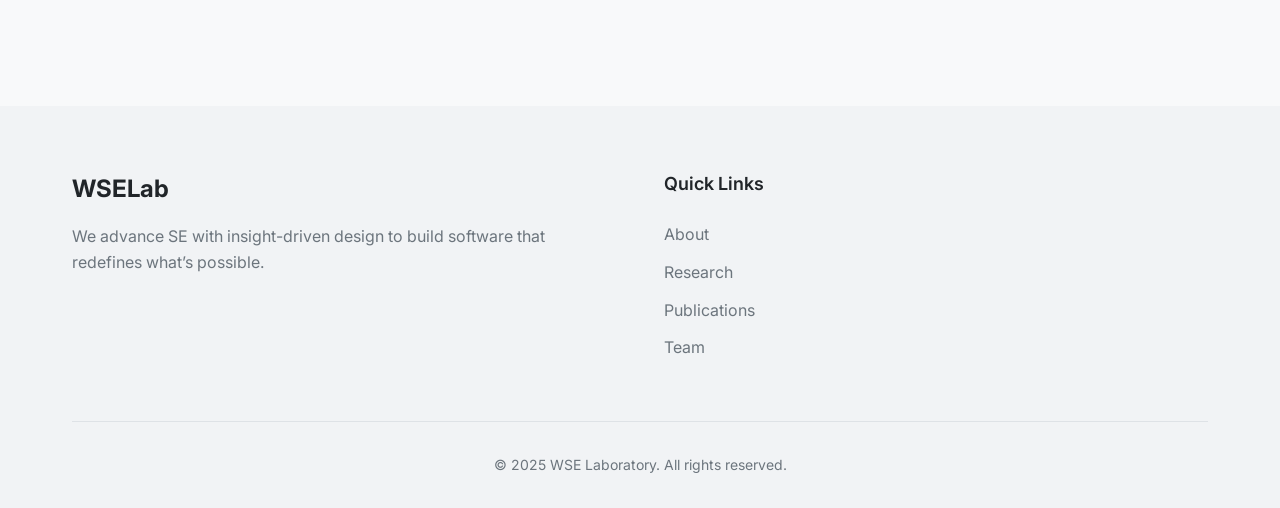
==== commit 4c7e8d74: "Add mde and uncertainty section" ====
--- a/index.html
+++ b/index.html
@@ -836,6 +836,7 @@
         <a href="#research" class="navbar-link">Research</a>
         <a href="news.html" class="navbar-link">News</a>
         <a href="model-copilot.html" class="navbar-link">ModelCopilot</a>
+        <a href="mde-uncertainty.html" class="navbar-link">MDE &amp; Uncertainty</a>
         <!--          <a href="#publications" class="navbar-link">Publications</a>-->
         <a href="QSE.html" class="navbar-link">QSE</a>
         <a href="ADS.html" class="navbar-link">ADS</a>
@@ -988,9 +989,10 @@
         </div>
 
         <div class="feature-card">
-          <h3 class="feature-title">Uncertainty-wise methodologies for CPS</h3>
-          <p>Developing a series of novel methodologies for understanding, specifying, modeling, evolving and testing
-            uncertainties of Cyber-Physical Systems (CPSs).</p>
+          <h3 class="feature-title">MDE &amp; Uncertainty-aware SE</h3>
+          <p>Advancing model-driven engineering and managing uncertainty in intelligent software systems across
+            modeling, testing, and evolution.</p>
+          <a href="mde-uncertainty.html" class="btn btn-primary" style="margin-top: 1rem;">Learn More</a>
         </div>
         <div class="feature-card">
           <h3 class="feature-title">ADS</h3>
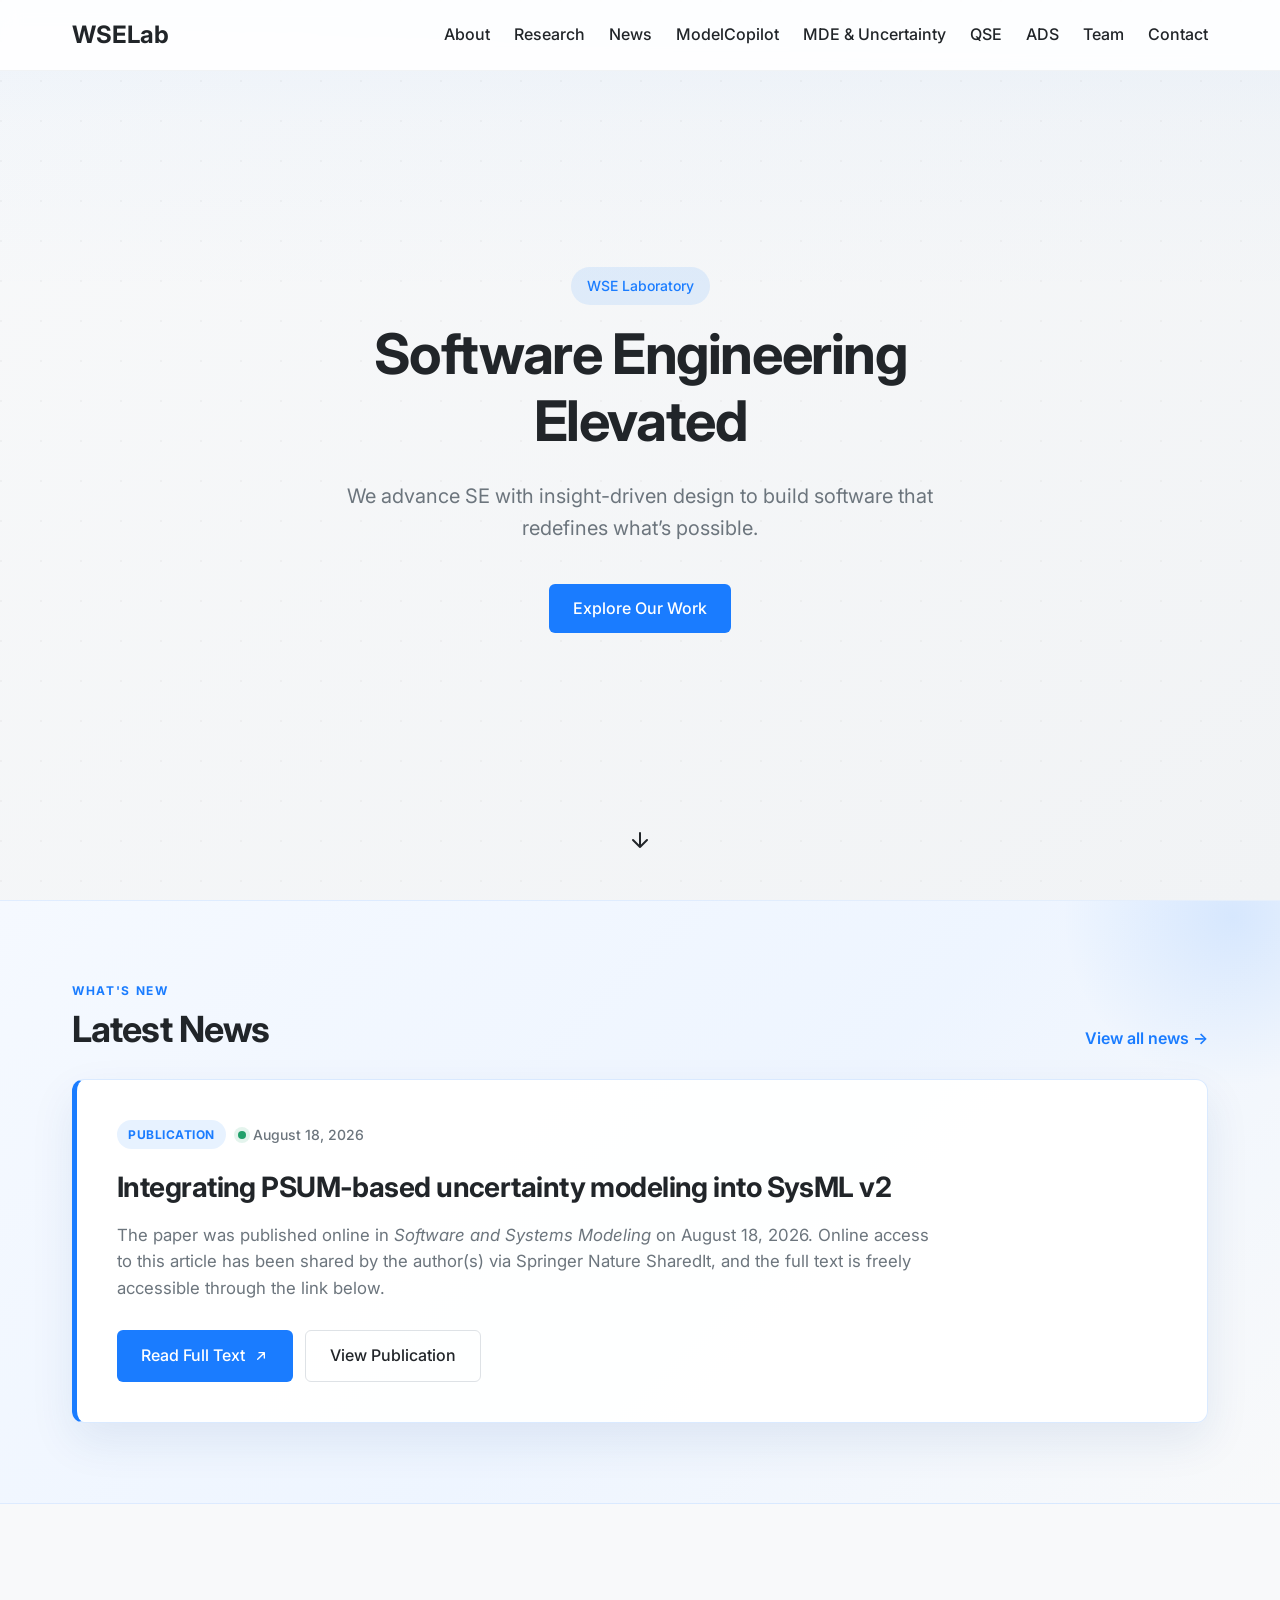
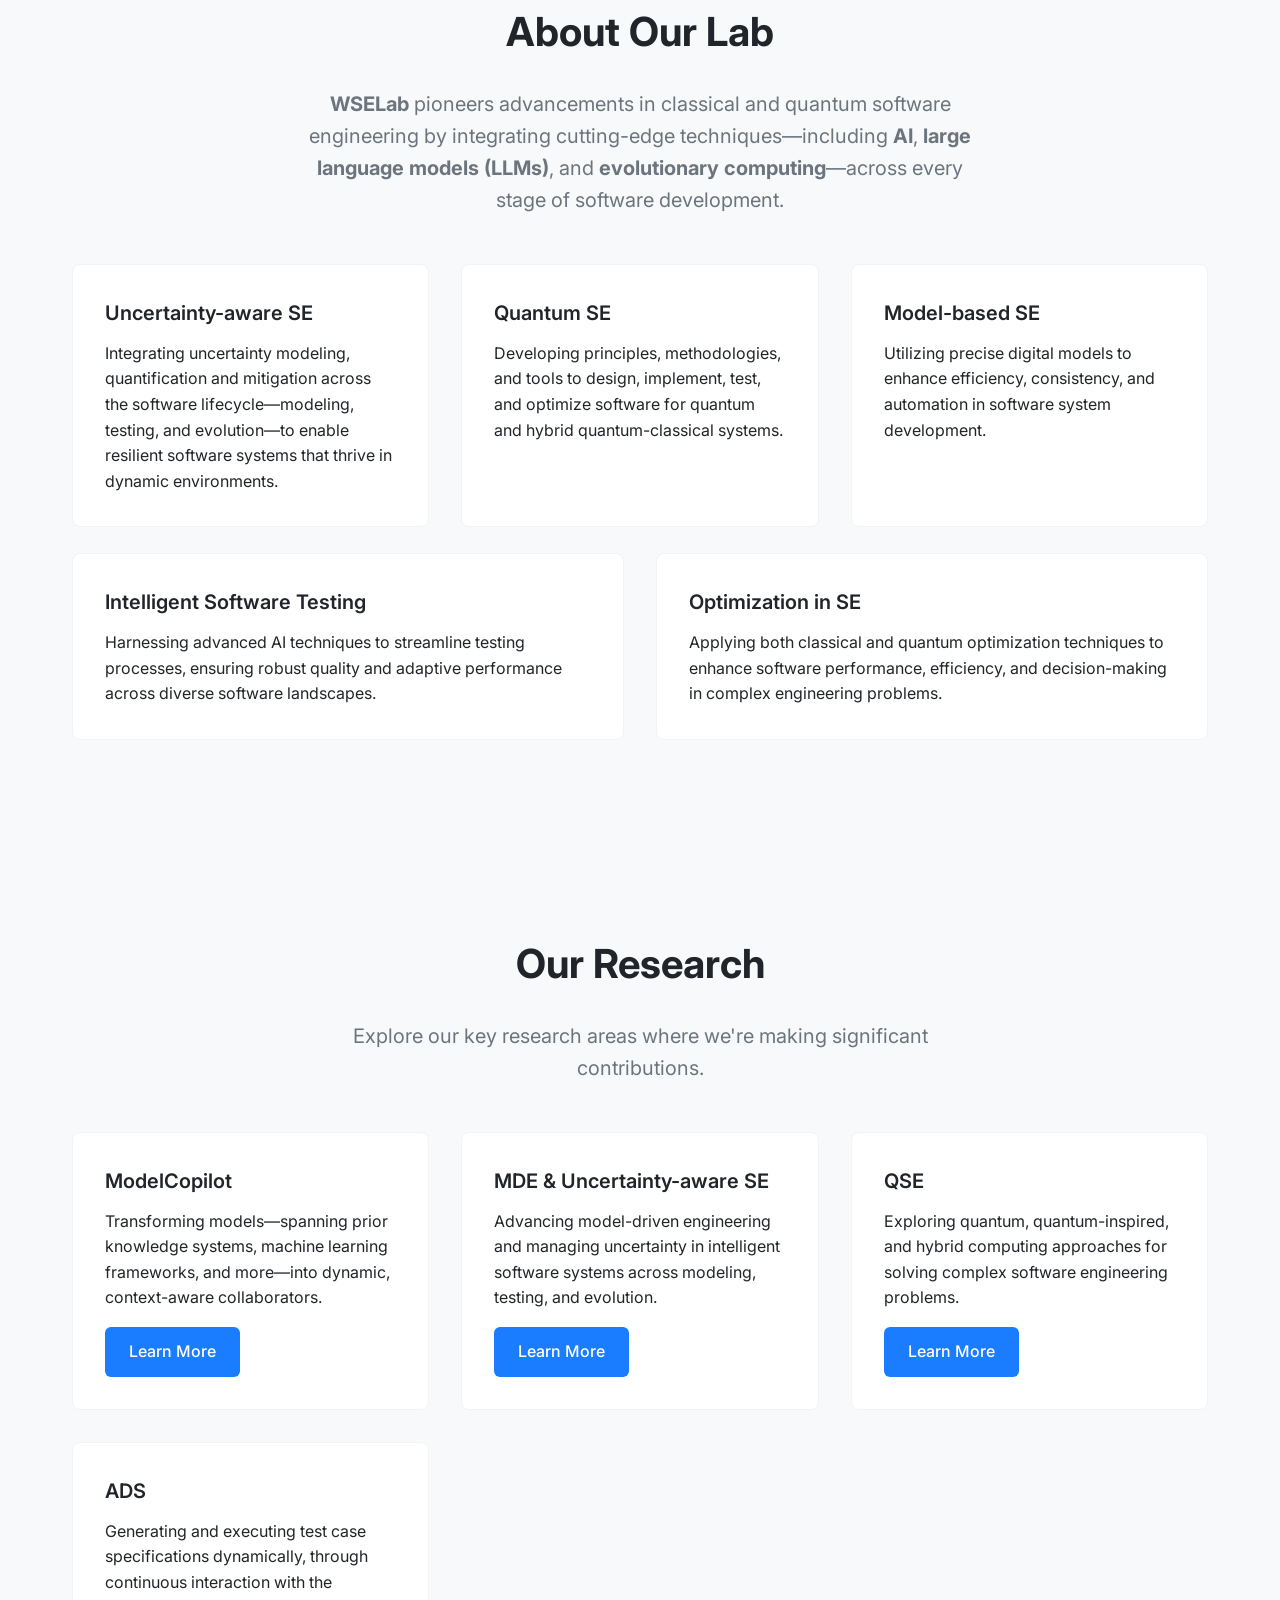
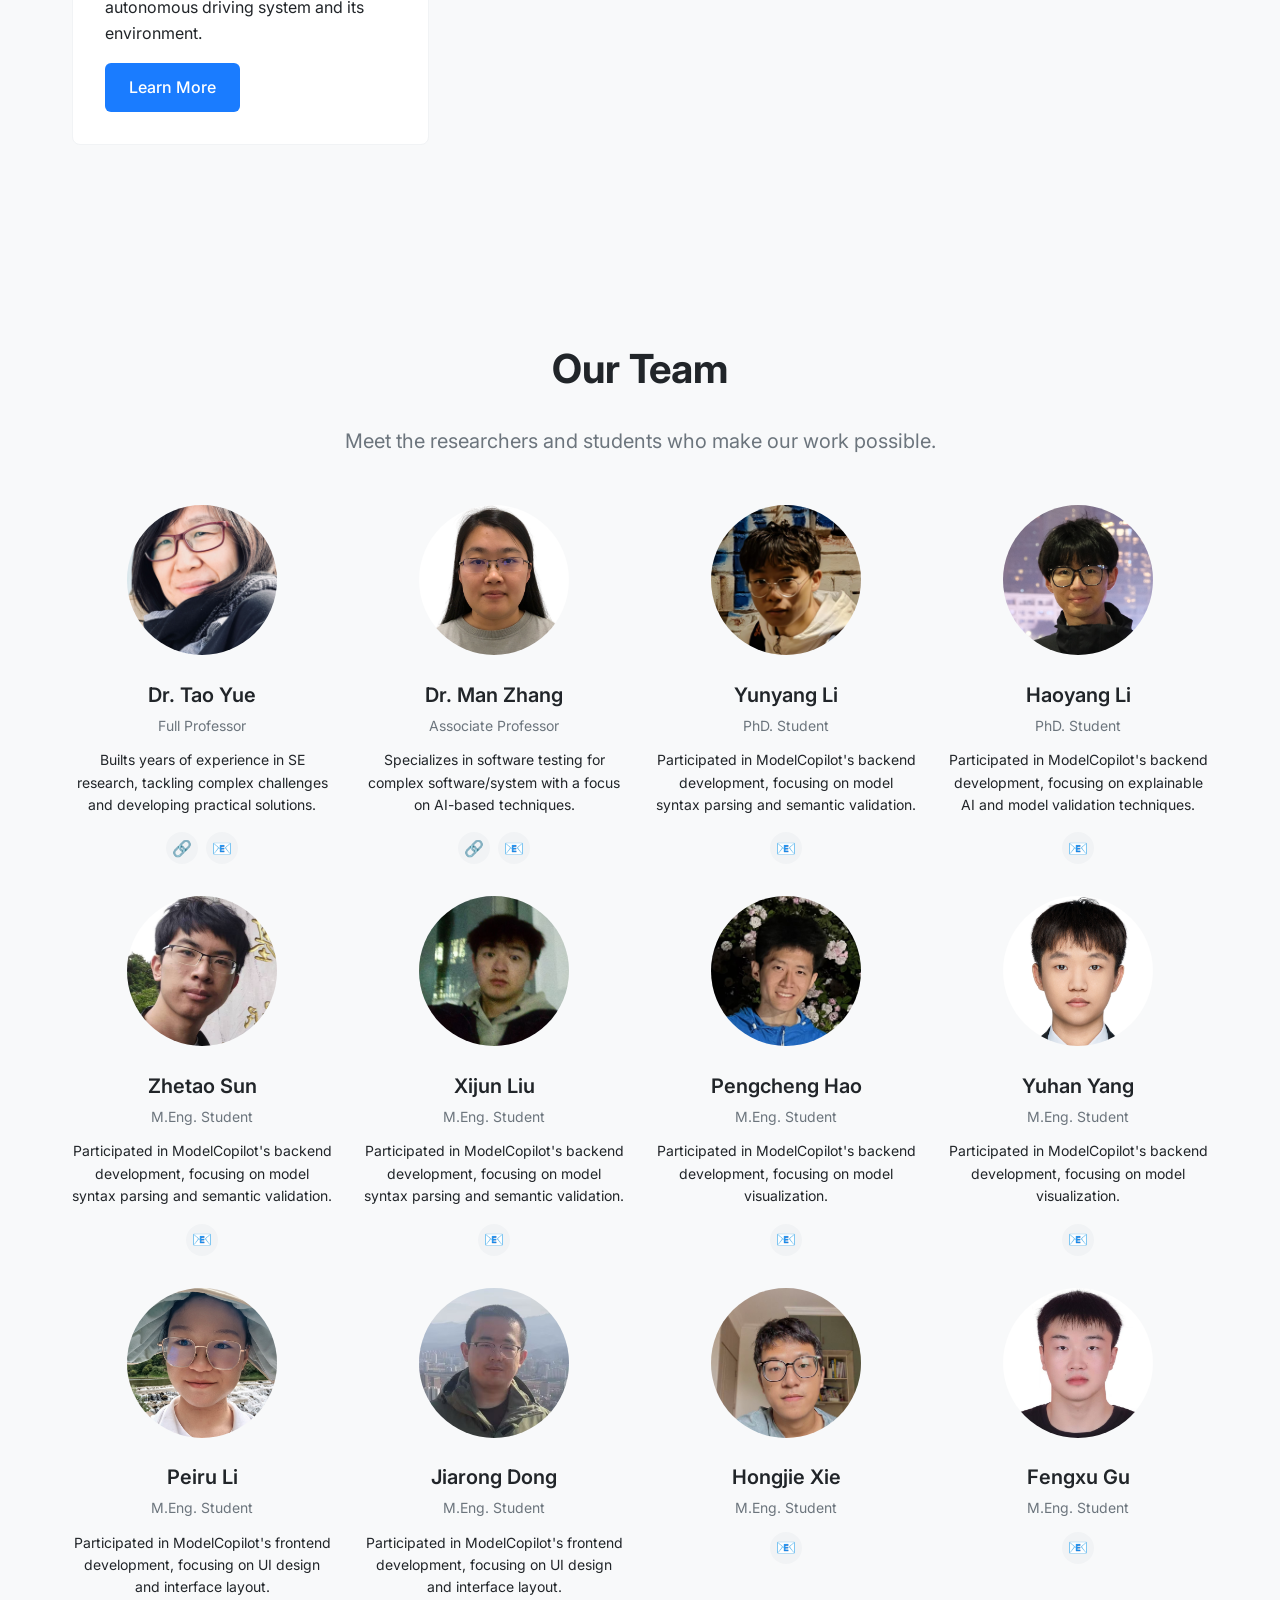
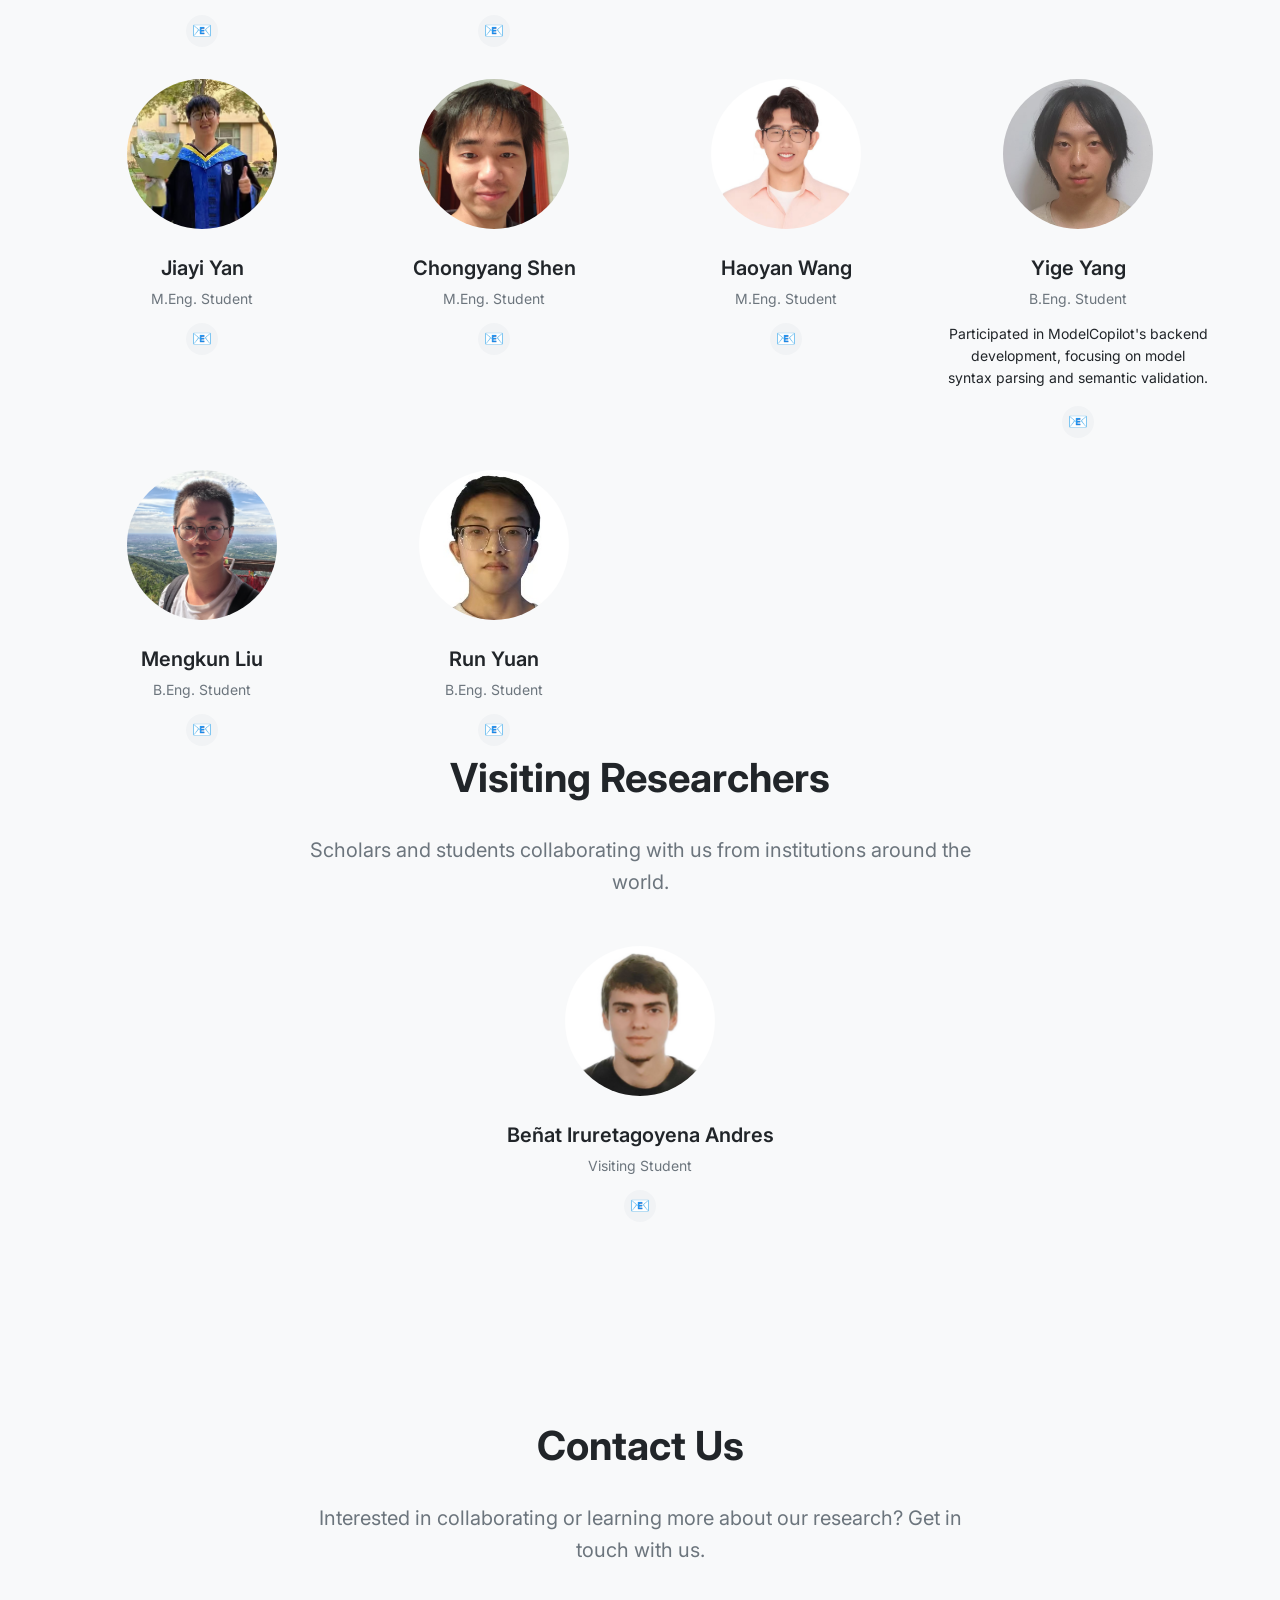
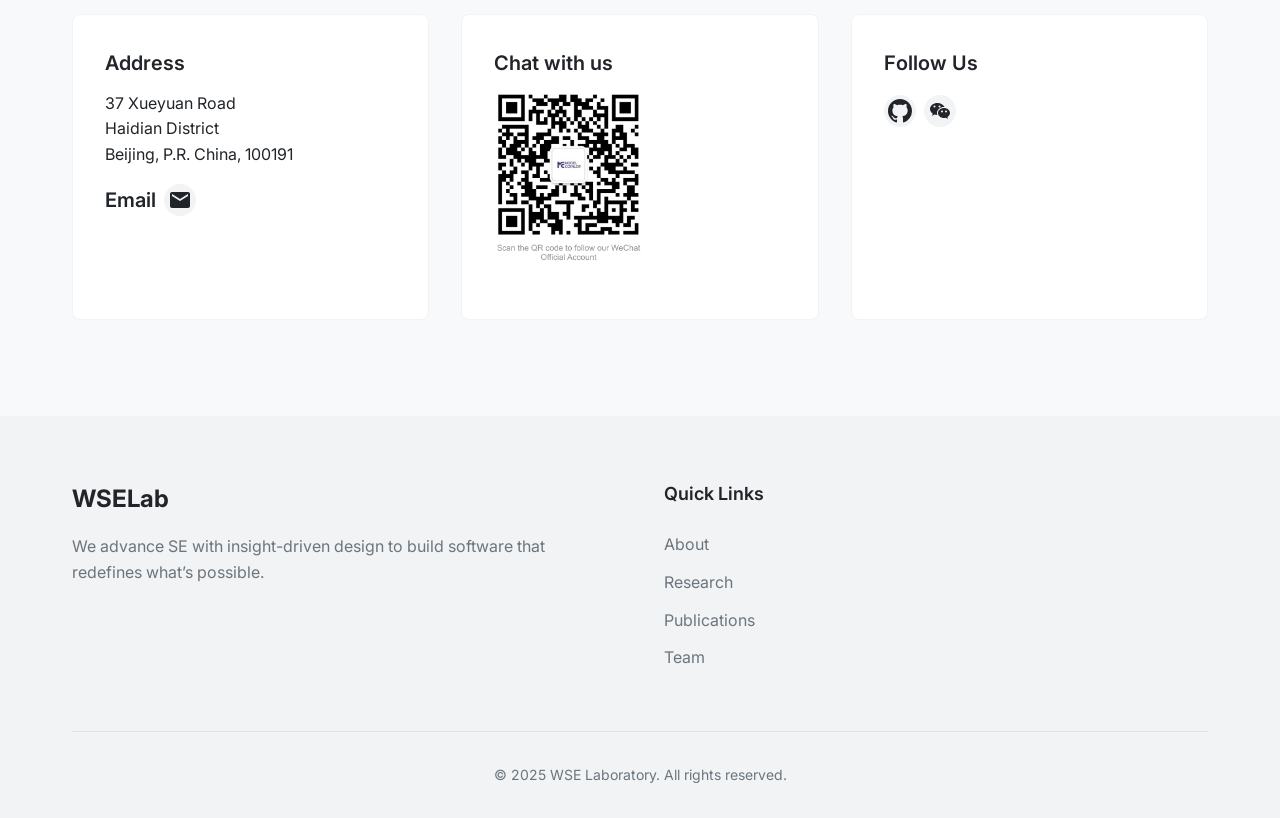
==== commit 2801c9d2: "Update QSE section" ====
--- a/index.html
+++ b/index.html
@@ -993,6 +993,11 @@
           <p>Advancing model-driven engineering and managing uncertainty in intelligent software systems across
             modeling, testing, and evolution.</p>
           <a href="mde-uncertainty.html" class="btn btn-primary" style="margin-top: 1rem;">Learn More</a>
+        </div>
+	<div class="feature-card">
+          <h3 class="feature-title">QSE</h3>
+          <p>Exploring quantum, quantum-inspired, and hybrid computing approaches for solving complex software engineering problems.</p>
+          <a href="QSE.html" class="btn btn-primary" style="margin-top: 1rem;">Learn More</a>
         </div>
         <div class="feature-card">
           <h3 class="feature-title">ADS</h3>
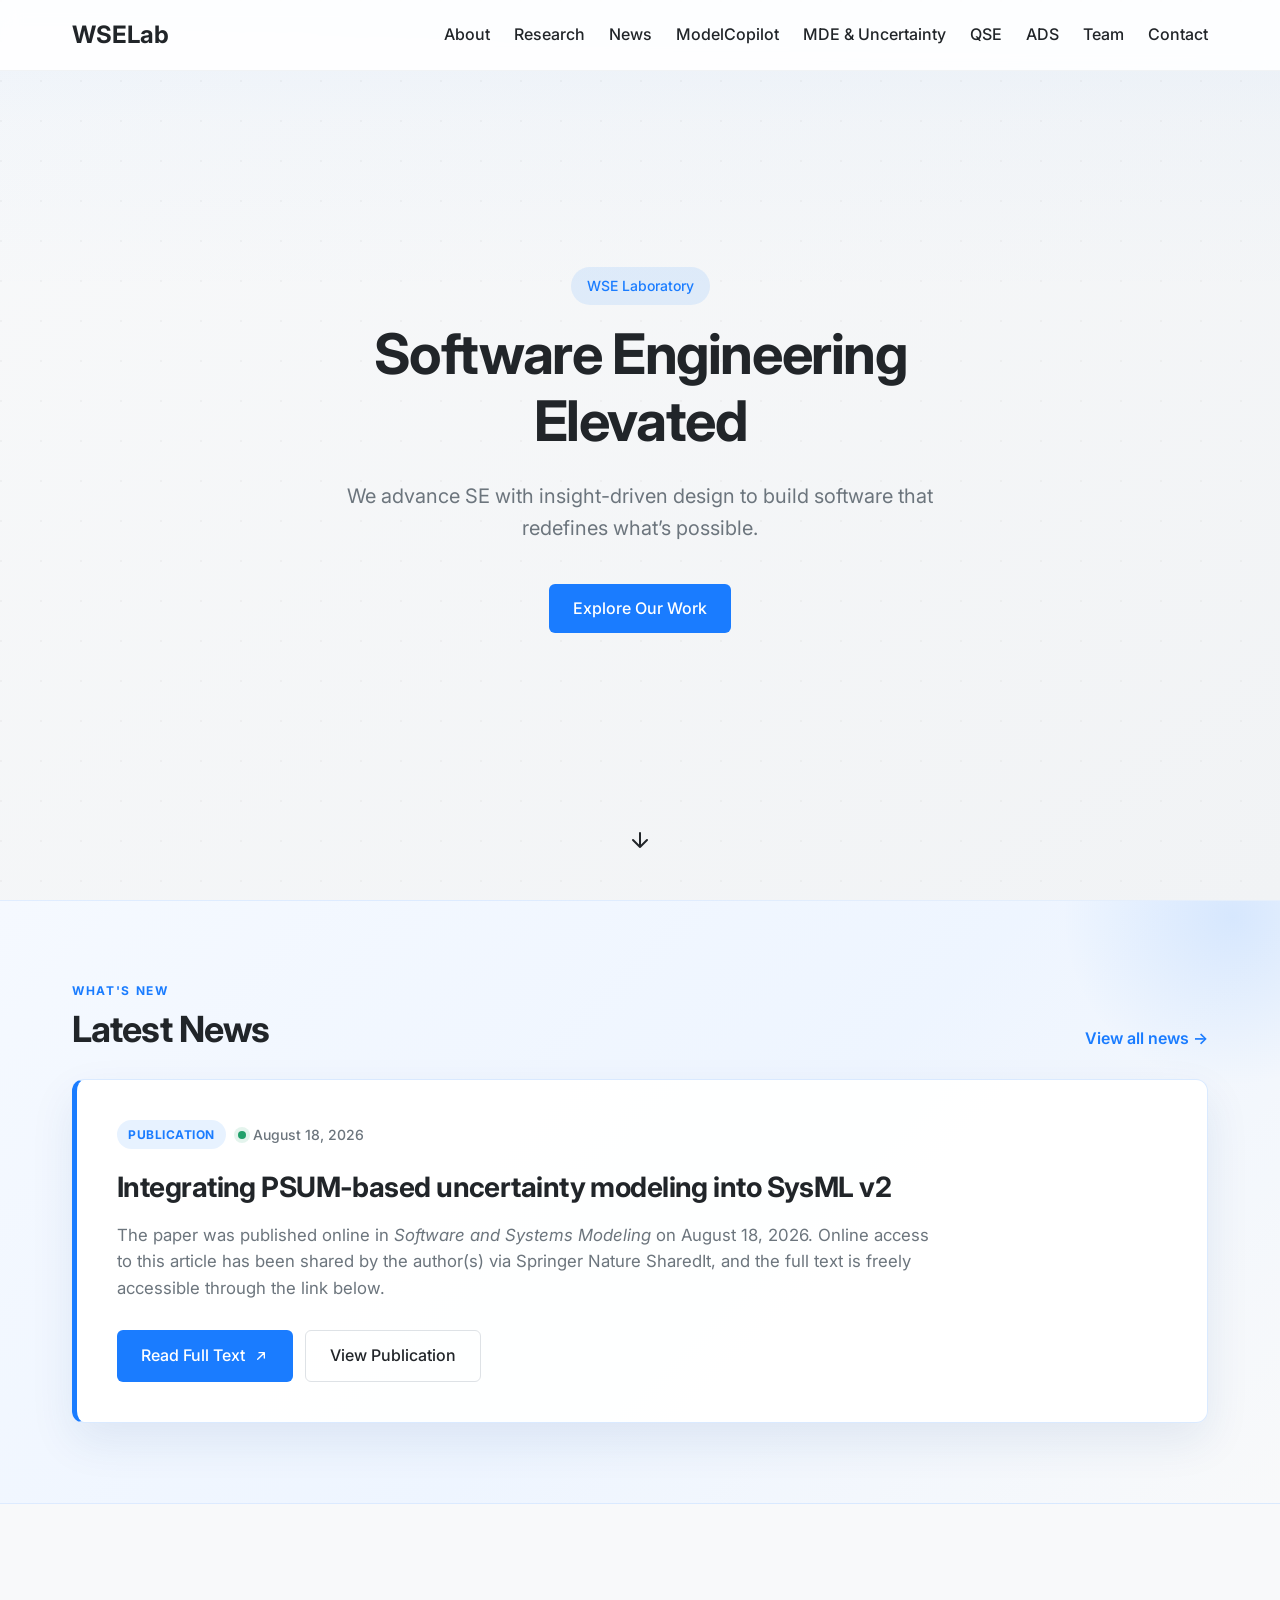
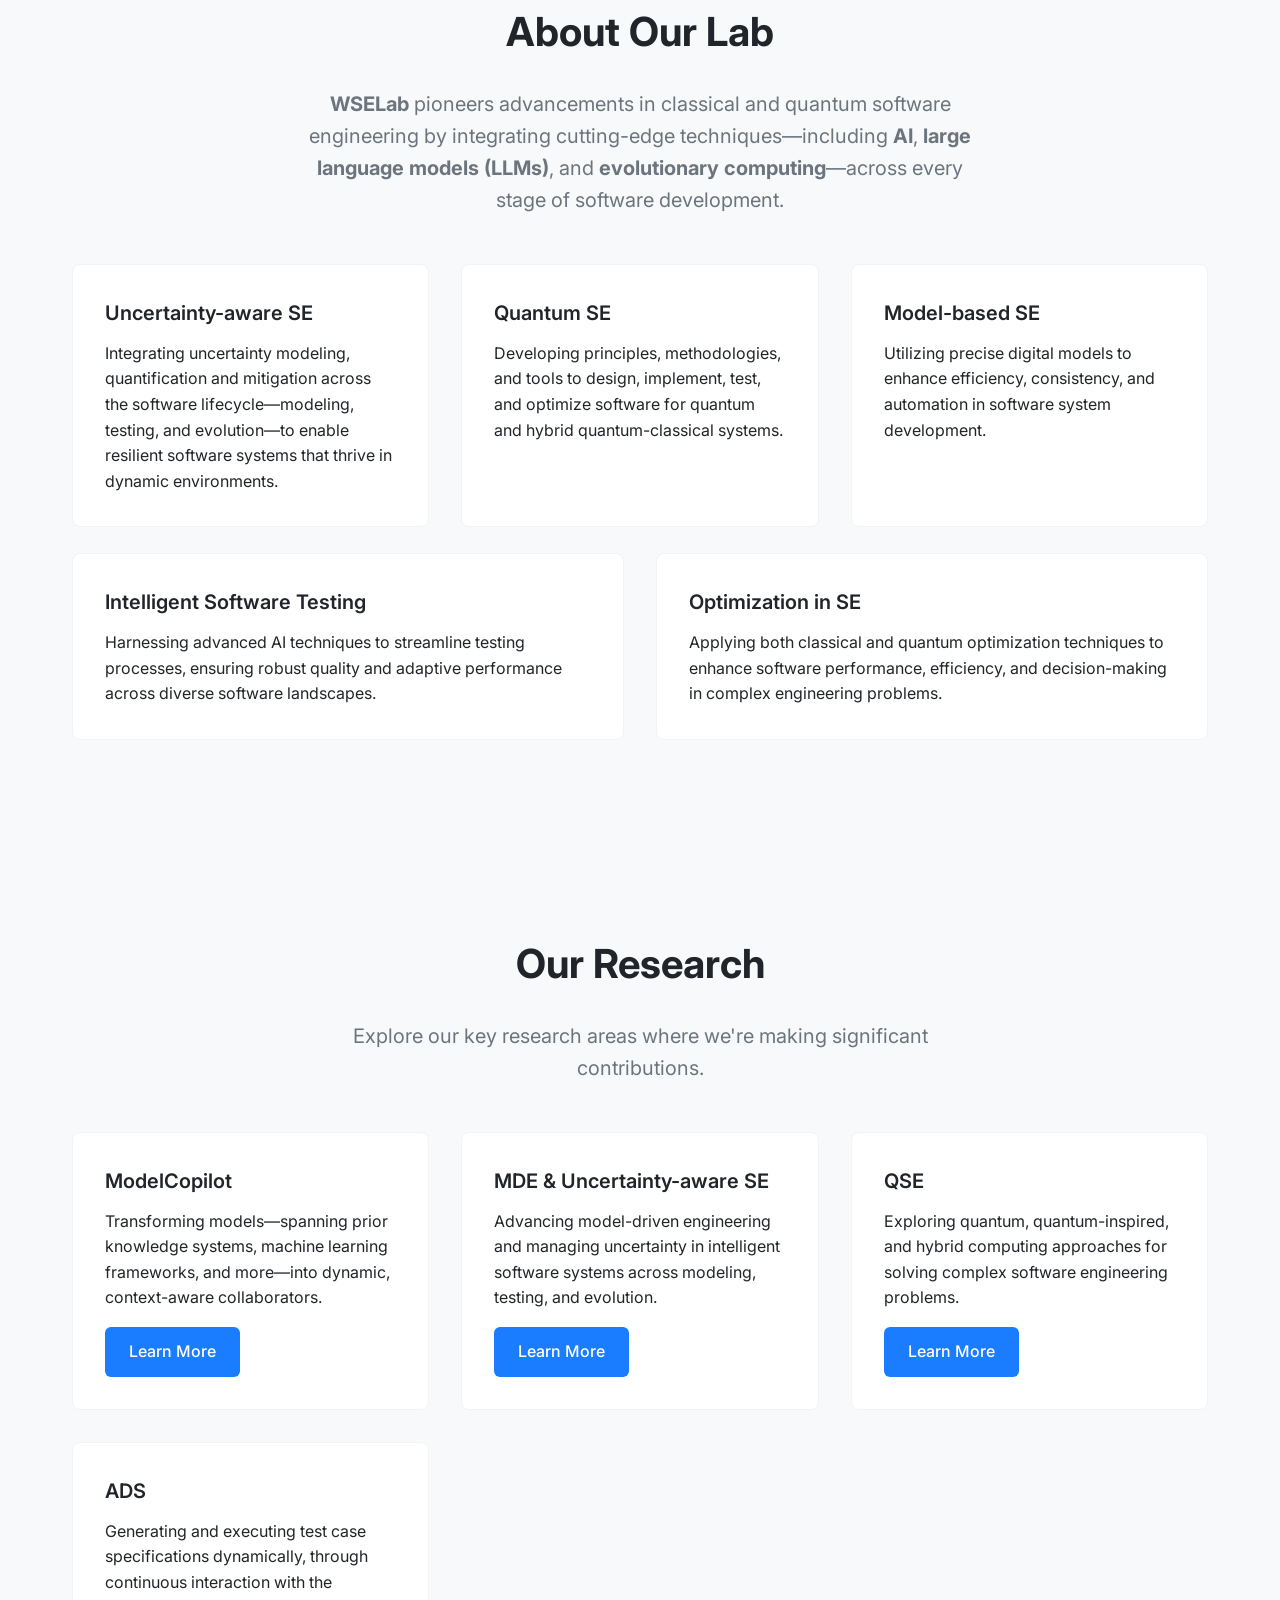
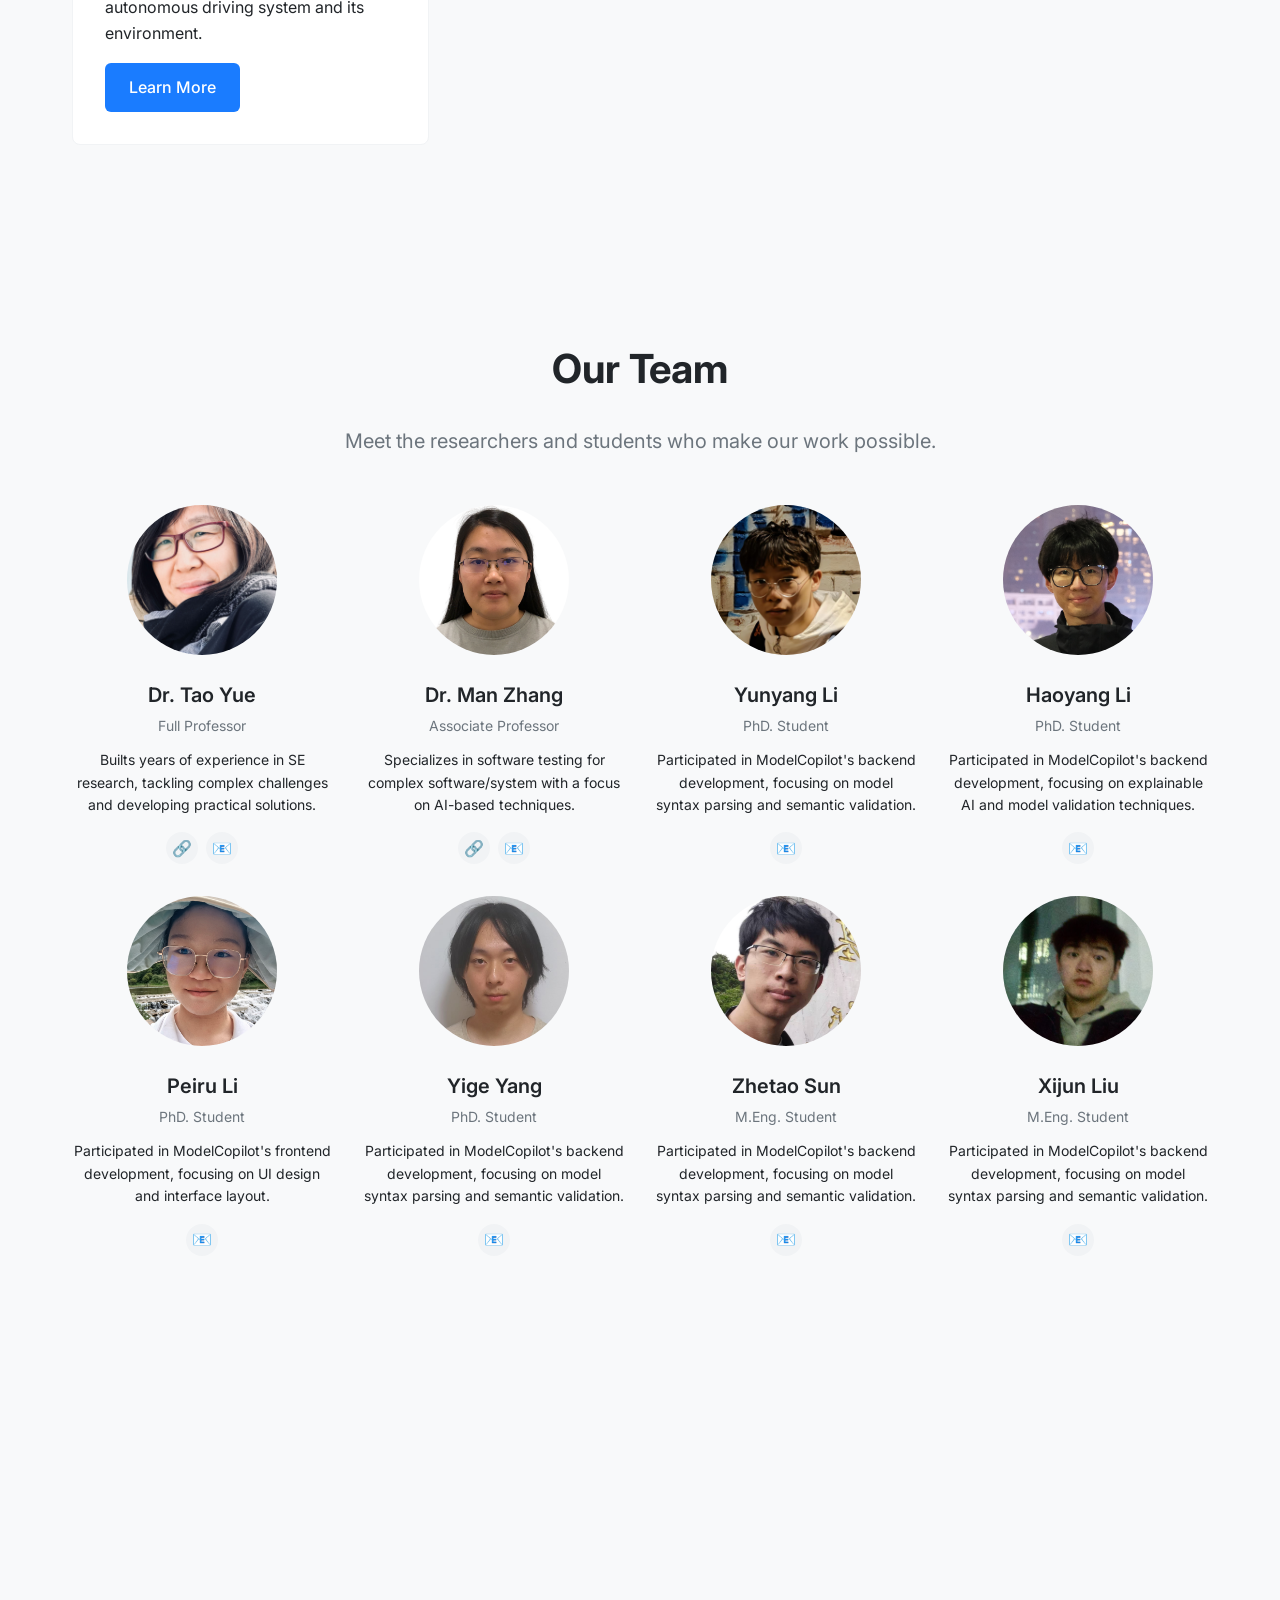
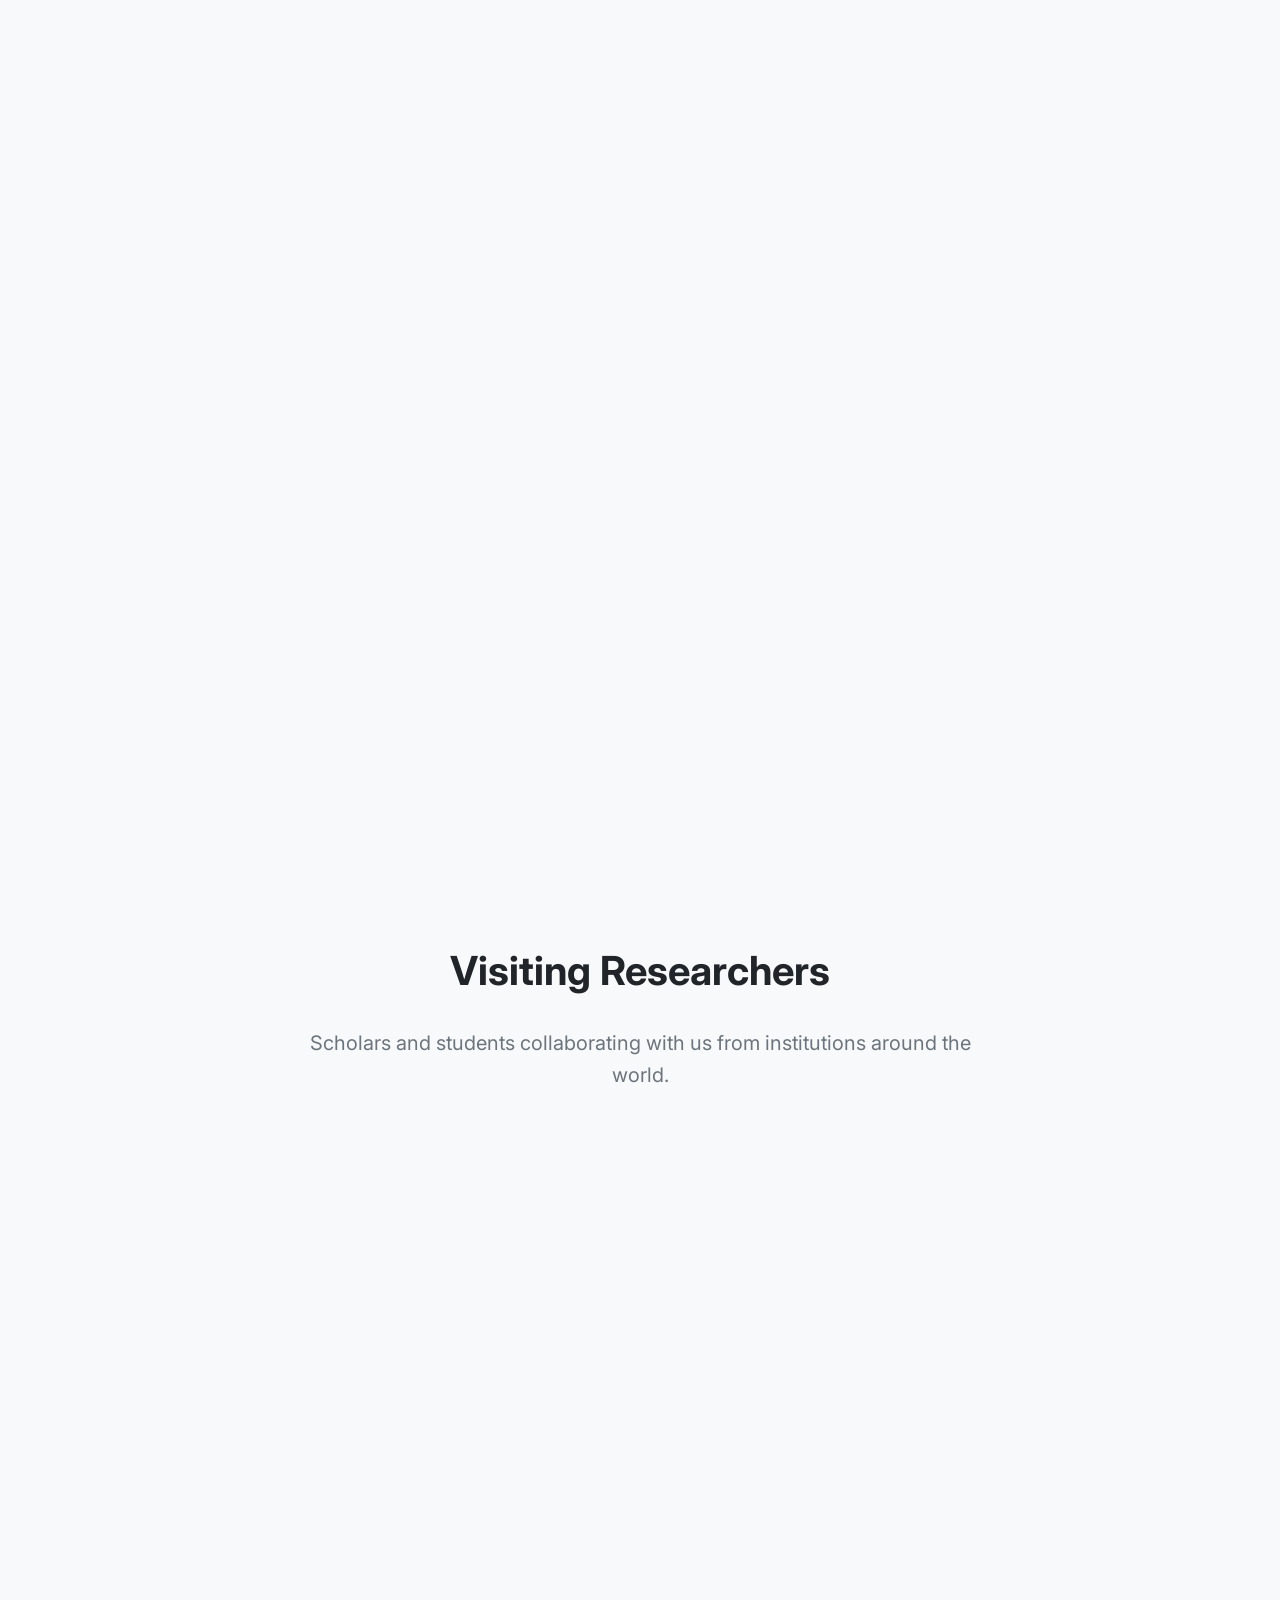
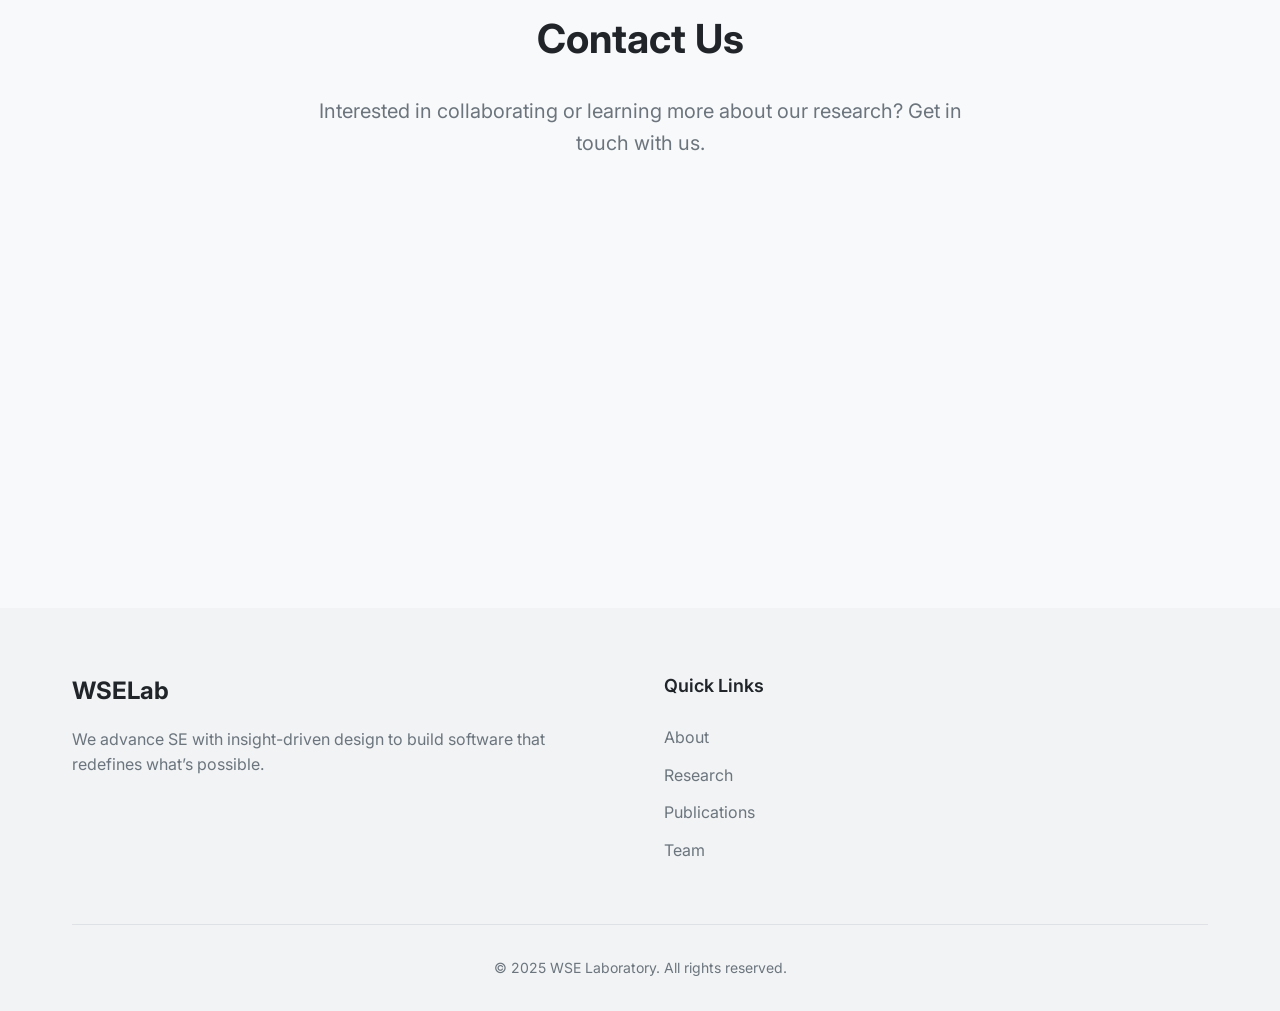
==== commit ef3f1759: "update team intro" ====
--- a/index.html
+++ b/index.html
@@ -528,6 +528,26 @@
       border-radius: 50%;
       object-fit: cover;
       margin-bottom: 1rem;
+    }
+
+    .team-photo-zihan {
+      object-position: 78% 20%;
+    }
+
+    .team-photo-ruofei {
+      object-position: 50% 24%;
+    }
+
+    .team-photo-junlang {
+      object-position: 50% 10%;
+    }
+
+    .team-photo-junhui {
+      object-position: 50% 65%;
+    }
+
+    .team-photo-xinyuan {
+      object-position: 50% 25%;
     }
 
     .team-name {
@@ -1108,6 +1128,30 @@
         </div>
 
         <div class="team-member">
+          <img src="imgs/students/peiru_li.jpg" alt="Peiru Li" class="team-photo">
+          <h3 class="team-name">Peiru Li</h3>
+          <p class="team-role">PhD. Student</p>
+          <p class="team-bio">Participated in ModelCopilot's frontend development, focusing on UI design and interface
+            layout.</p>
+          <div class="team-socials">
+            <!-- <a href="https://man-zhang.github.io/" class="social-link">🔗</a> -->
+            <a href="mailto:zy2406216@buaa.edu.cn" class="social-link">📧</a>
+          </div>
+        </div>
+
+        <div class="team-member">
+          <img src="imgs/students/yige_yang.jpg" alt="Yige Yang" class="team-photo">
+          <h3 class="team-name">Yige Yang</h3>
+          <p class="team-role">PhD. Student</p>
+          <p class="team-bio">Participated in ModelCopilot's backend development, focusing on model syntax parsing and
+            semantic validation.</p>
+          <div class="team-socials">
+            <!-- <a href="https://man-zhang.github.io/" class="social-link">🔗</a> -->
+            <a href="mailto:yangyige@buaa.edu.cn" class="social-link">📧</a>
+          </div>
+        </div>
+
+        <div class="team-member">
           <img src="imgs/students/zhetao_sun.png" alt="Zhetao Sun" class="team-photo">
           <h3 class="team-name">Zhetao Sun</h3>
           <p class="team-role">M.Eng. Student</p>
@@ -1154,18 +1198,6 @@
         </div>
 
         <div class="team-member">
-          <img src="imgs/students/peiru_li.jpg" alt="Peiru Li" class="team-photo">
-          <h3 class="team-name">Peiru Li</h3>
-          <p class="team-role">M.Eng. Student</p>
-          <p class="team-bio">Participated in ModelCopilot's frontend development, focusing on UI design and interface
-            layout.</p>
-          <div class="team-socials">
-            <!-- <a href="https://man-zhang.github.io/" class="social-link">🔗</a> -->
-            <a href="mailto:zy2406216@buaa.edu.cn" class="social-link">📧</a>
-          </div>
-        </div>
-
-        <div class="team-member">
           <img src="imgs/students/jiarong_dong.jpg" alt="Jiarong Dong" class="team-photo">
           <h3 class="team-name">Jiarong Dong</h3>
           <p class="team-role">M.Eng. Student</p>
@@ -1223,15 +1255,33 @@
         </div>
 
         <div class="team-member">
-          <img src="imgs/students/yige_yang.jpg" alt="Yige Yang" class="team-photo">
-          <h3 class="team-name">Yige Yang</h3>
-          <p class="team-role">B.Eng. Student</p>
-          <p class="team-bio">Participated in ModelCopilot's backend development, focusing on model syntax parsing and
-            semantic validation.</p>
-          <div class="team-socials">
-            <!-- <a href="https://man-zhang.github.io/" class="social-link">🔗</a> -->
-            <a href="mailto:yangyige@buaa.edu.cn" class="social-link">📧</a>
-          </div>
+          <img src="imgs/students/ruofei_ma.jpg" alt="Ruofei Ma" class="team-photo team-photo-ruofei">
+          <h3 class="team-name">Ruofei Ma</h3>
+          <p class="team-role">M.Eng. Student</p>
+        </div>
+
+        <div class="team-member">
+          <img src="imgs/students/junlang_zhao.jpg" alt="Junlang Zhao" class="team-photo team-photo-junlang">
+          <h3 class="team-name">Junlang Zhao</h3>
+          <p class="team-role">M.Eng. Student</p>
+        </div>
+
+        <div class="team-member">
+          <img src="imgs/students/junhui_jin.jpg" alt="Junhui Jin" class="team-photo team-photo-junhui">
+          <h3 class="team-name">Junhui Jin</h3>
+          <p class="team-role">M.Eng. Student</p>
+        </div>
+
+        <div class="team-member">
+          <img src="imgs/students/zihan_cheng.jpg" alt="Zihan Cheng" class="team-photo team-photo-zihan">
+          <h3 class="team-name">Zihan Cheng</h3>
+          <p class="team-role">M.Eng. Student</p>
+        </div>
+
+        <div class="team-member">
+          <img src="imgs/students/xinyuan_tao.jpg" alt="Xinyuan Tao" class="team-photo team-photo-xinyuan">
+          <h3 class="team-name">Xinyuan Tao</h3>
+          <p class="team-role">M.Eng. Student</p>
         </div>
 
         <div class="team-member">
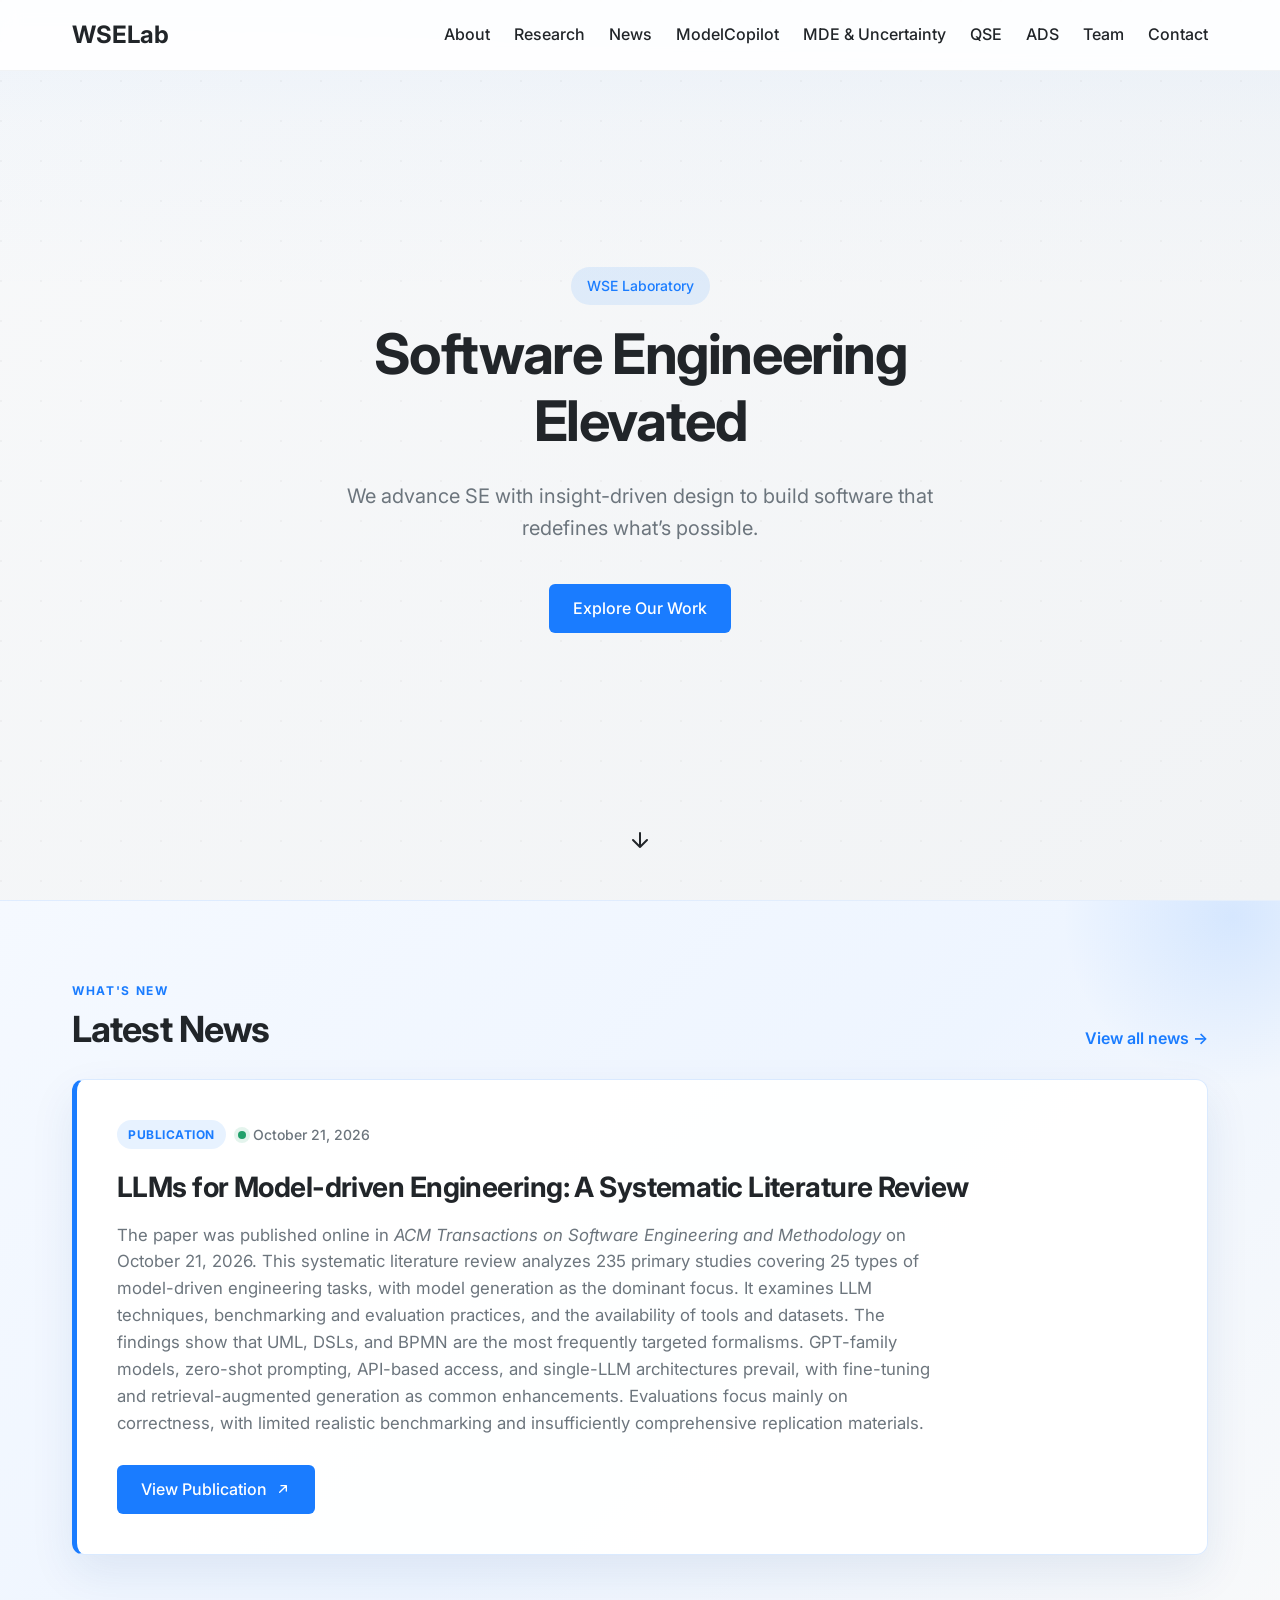
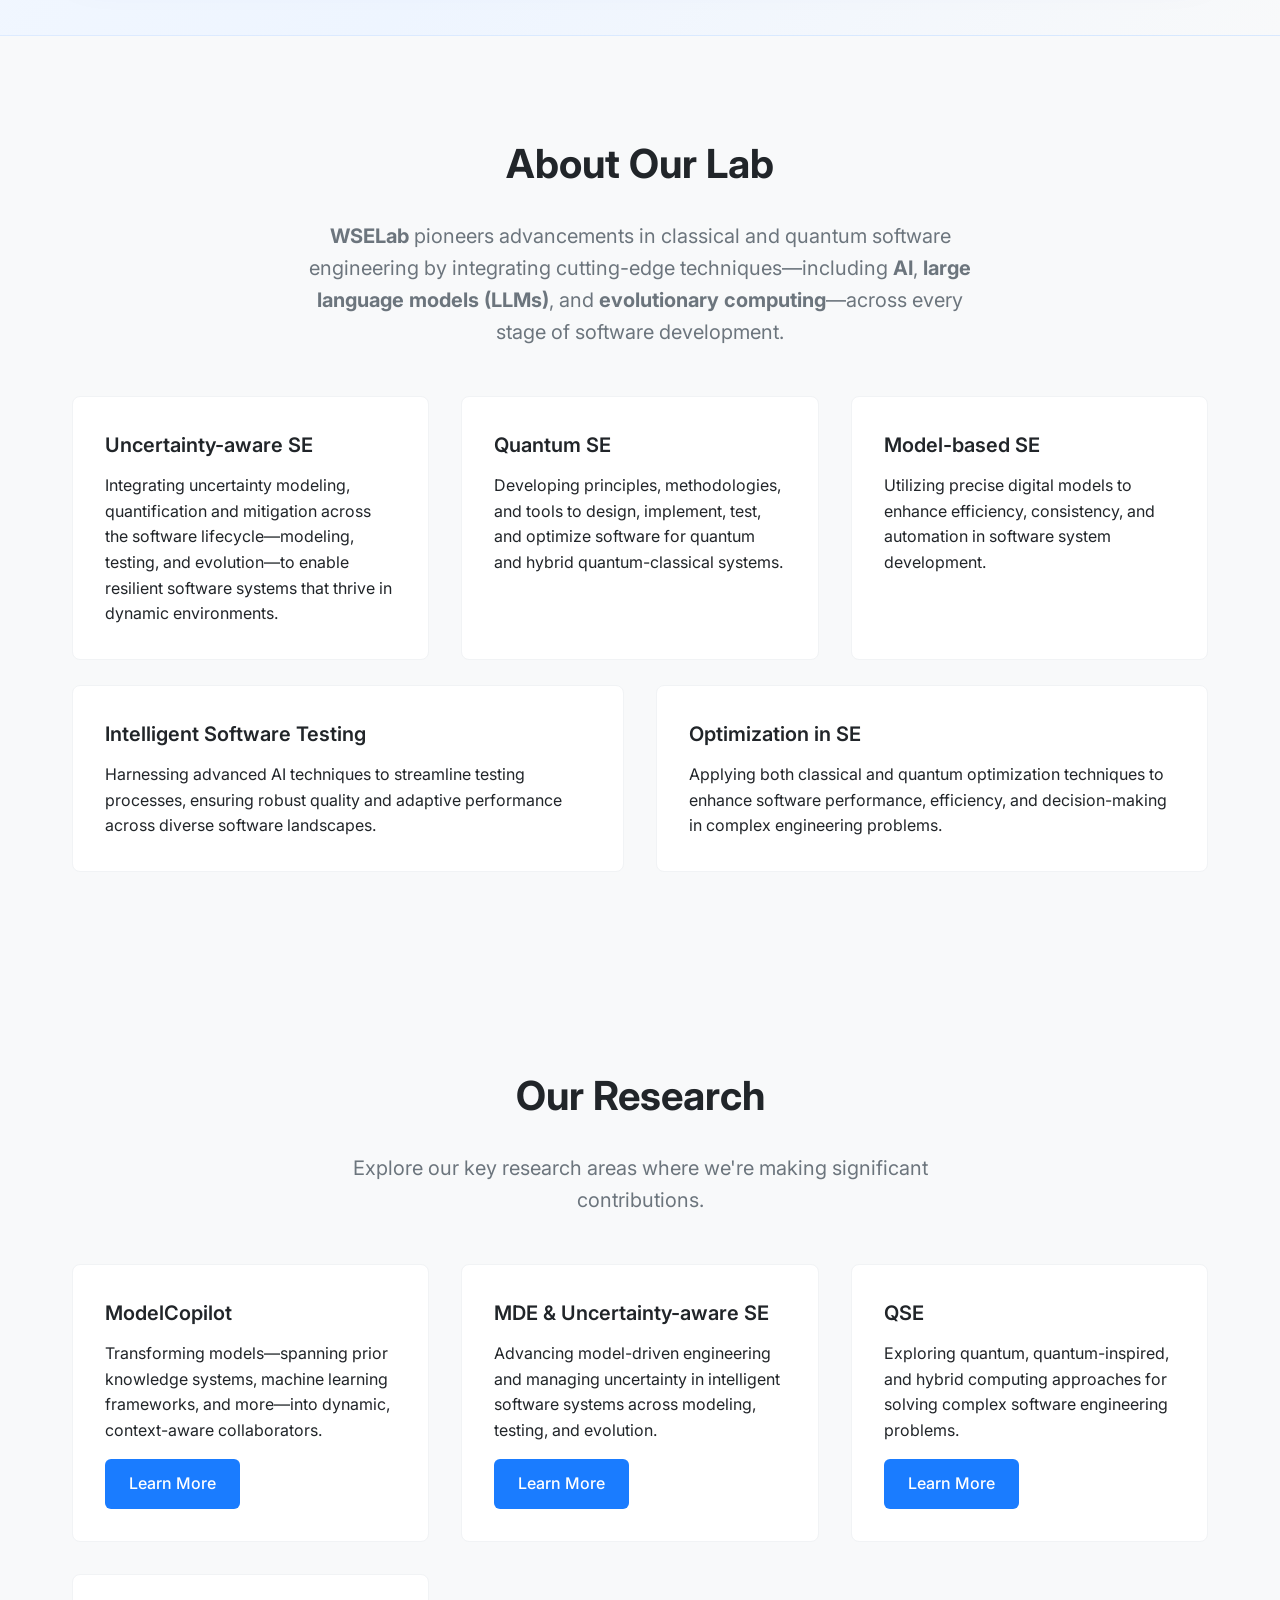
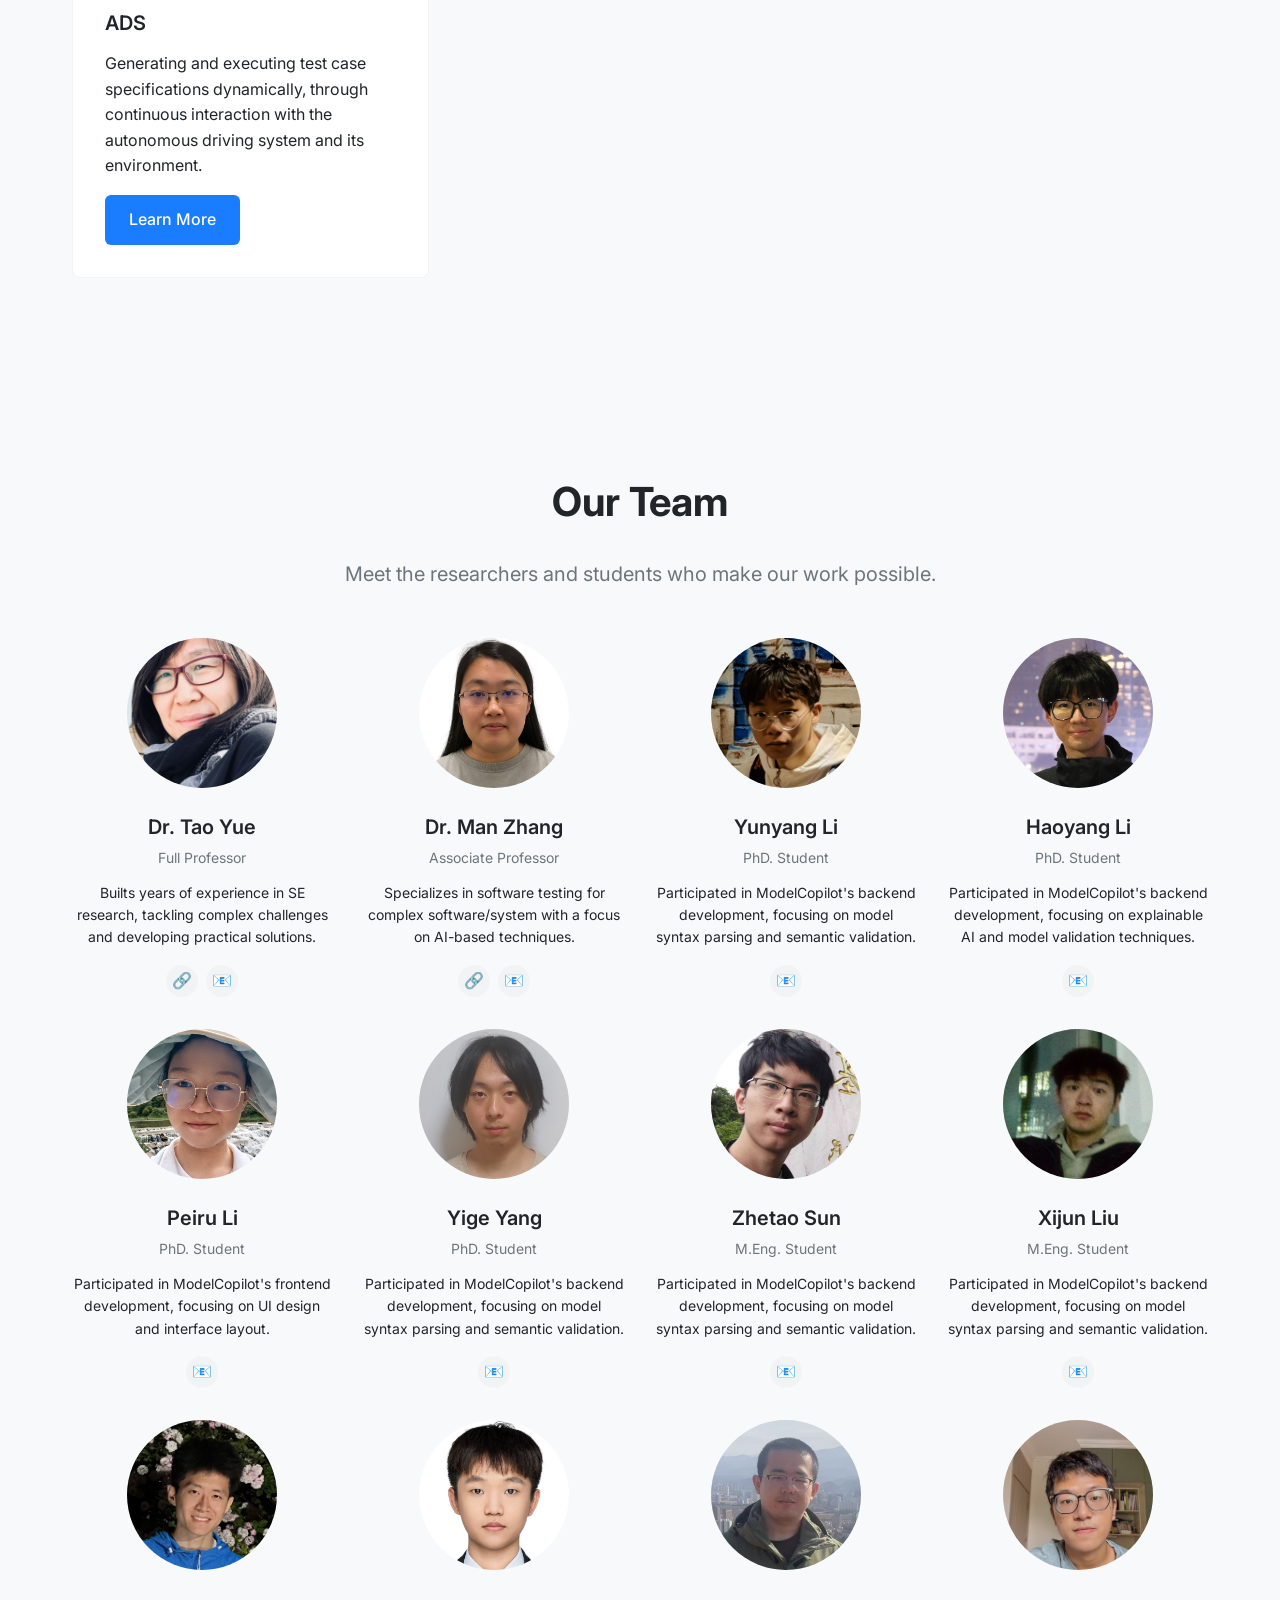
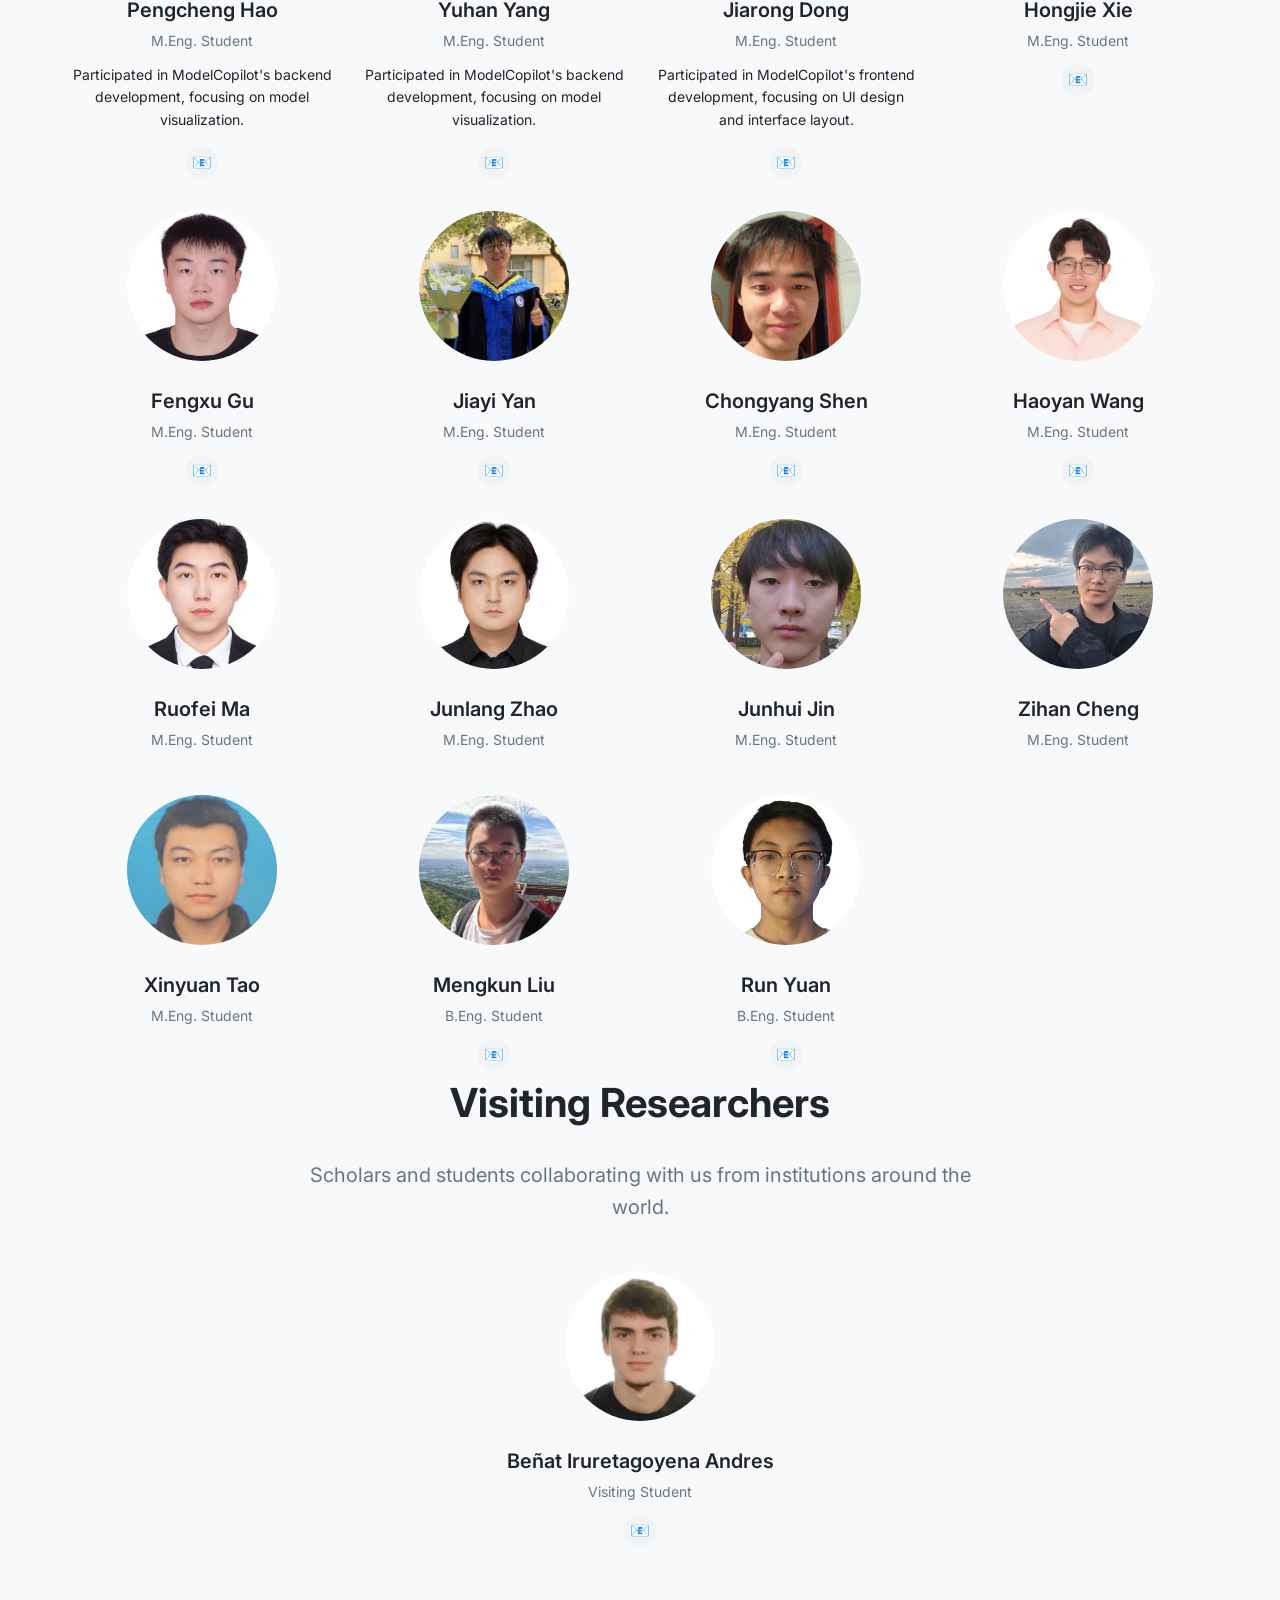
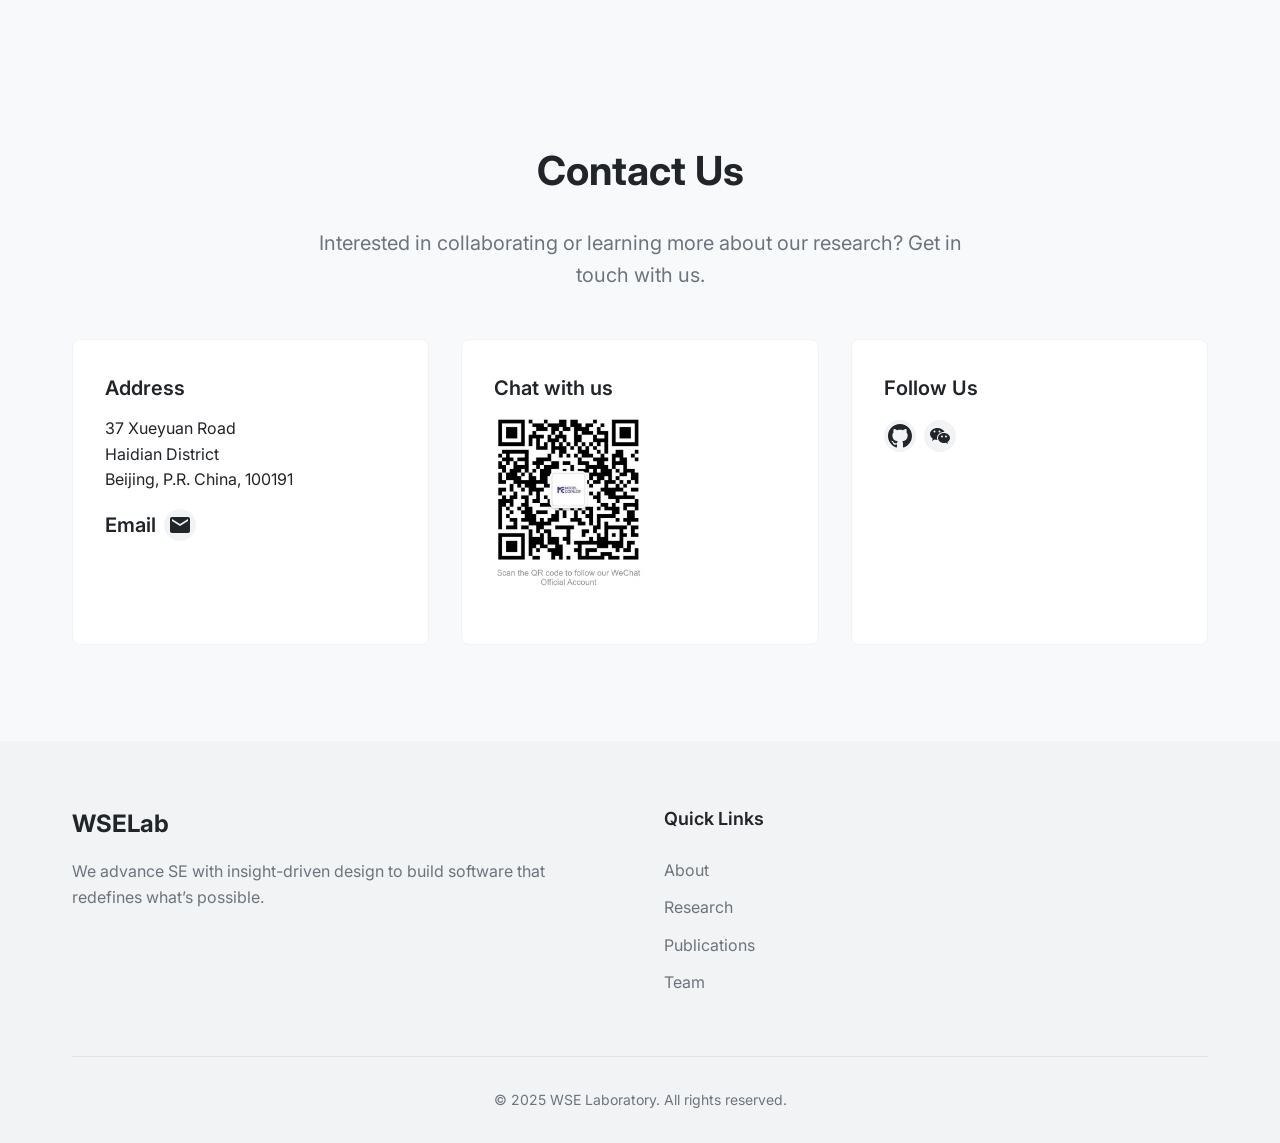
==== commit 2df041fb: "Update LLM for MDE" ====
--- a/index.html
+++ b/index.html
@@ -913,26 +913,22 @@
       <article class="news-card">
         <div class="news-meta">
           <span class="news-tag">Publication</span>
-          <span class="news-status"><time datetime="2026-08-18">August 18, 2026</time></span>
+          <span class="news-status"><time datetime="2026-10-21">October 21, 2026</time></span>
         </div>
         <h3 class="news-card-title">
-          <a href="https://doi.org/10.1007/s10270-026-01407-4"
-            target="_blank" rel="noopener noreferrer">Integrating PSUM-based uncertainty modeling into SysML v2</a>
+          <a href="https://dl.acm.org/doi/10.1145/3859883"
+            target="_blank" rel="noopener noreferrer">LLMs for Model-driven Engineering: A Systematic Literature Review</a>
         </h3>
         <p class="news-card-description">
-          The paper was published online in <em>Software and Systems Modeling</em> on August 18, 2026. Online access to
-          this article has been shared by the author(s) via Springer Nature SharedIt, and the full text is freely
-          accessible through the link below.
+          The paper was published online in <em>ACM Transactions on Software Engineering and Methodology</em> on October 21, 2026. This systematic literature review analyzes 235 primary studies covering 25 types of model-driven engineering tasks, with model generation as the dominant focus. It examines LLM techniques, benchmarking and evaluation practices, and the availability of tools and datasets. The findings show that UML, DSLs, and BPMN are the most frequently targeted formalisms. GPT-family models, zero-shot prompting, API-based access, and single-LLM architectures prevail, with fine-tuning and retrieval-augmented generation as common enhancements. Evaluations focus mainly on correctness, with limited realistic benchmarking and insufficiently comprehensive replication materials.
         </p>
         <div class="news-actions">
-          <a href="https://rdcu.be/fABl4" class="btn btn-primary" target="_blank" rel="noopener noreferrer">
-            Read Full Text
+          <a href="https://dl.acm.org/doi/10.1145/3859883" class="btn btn-primary" target="_blank" rel="noopener noreferrer">
+            View Publication
             <svg viewBox="0 0 24 24" fill="none" aria-hidden="true">
               <path d="M7 17L17 7M9 7h8v8" stroke="currentColor" stroke-width="2" stroke-linecap="round" stroke-linejoin="round" />
             </svg>
           </a>
-          <a href="https://doi.org/10.1007/s10270-026-01407-4"
-            class="btn btn-secondary" target="_blank" rel="noopener noreferrer">View Publication</a>
         </div>
       </article>
     </div>
